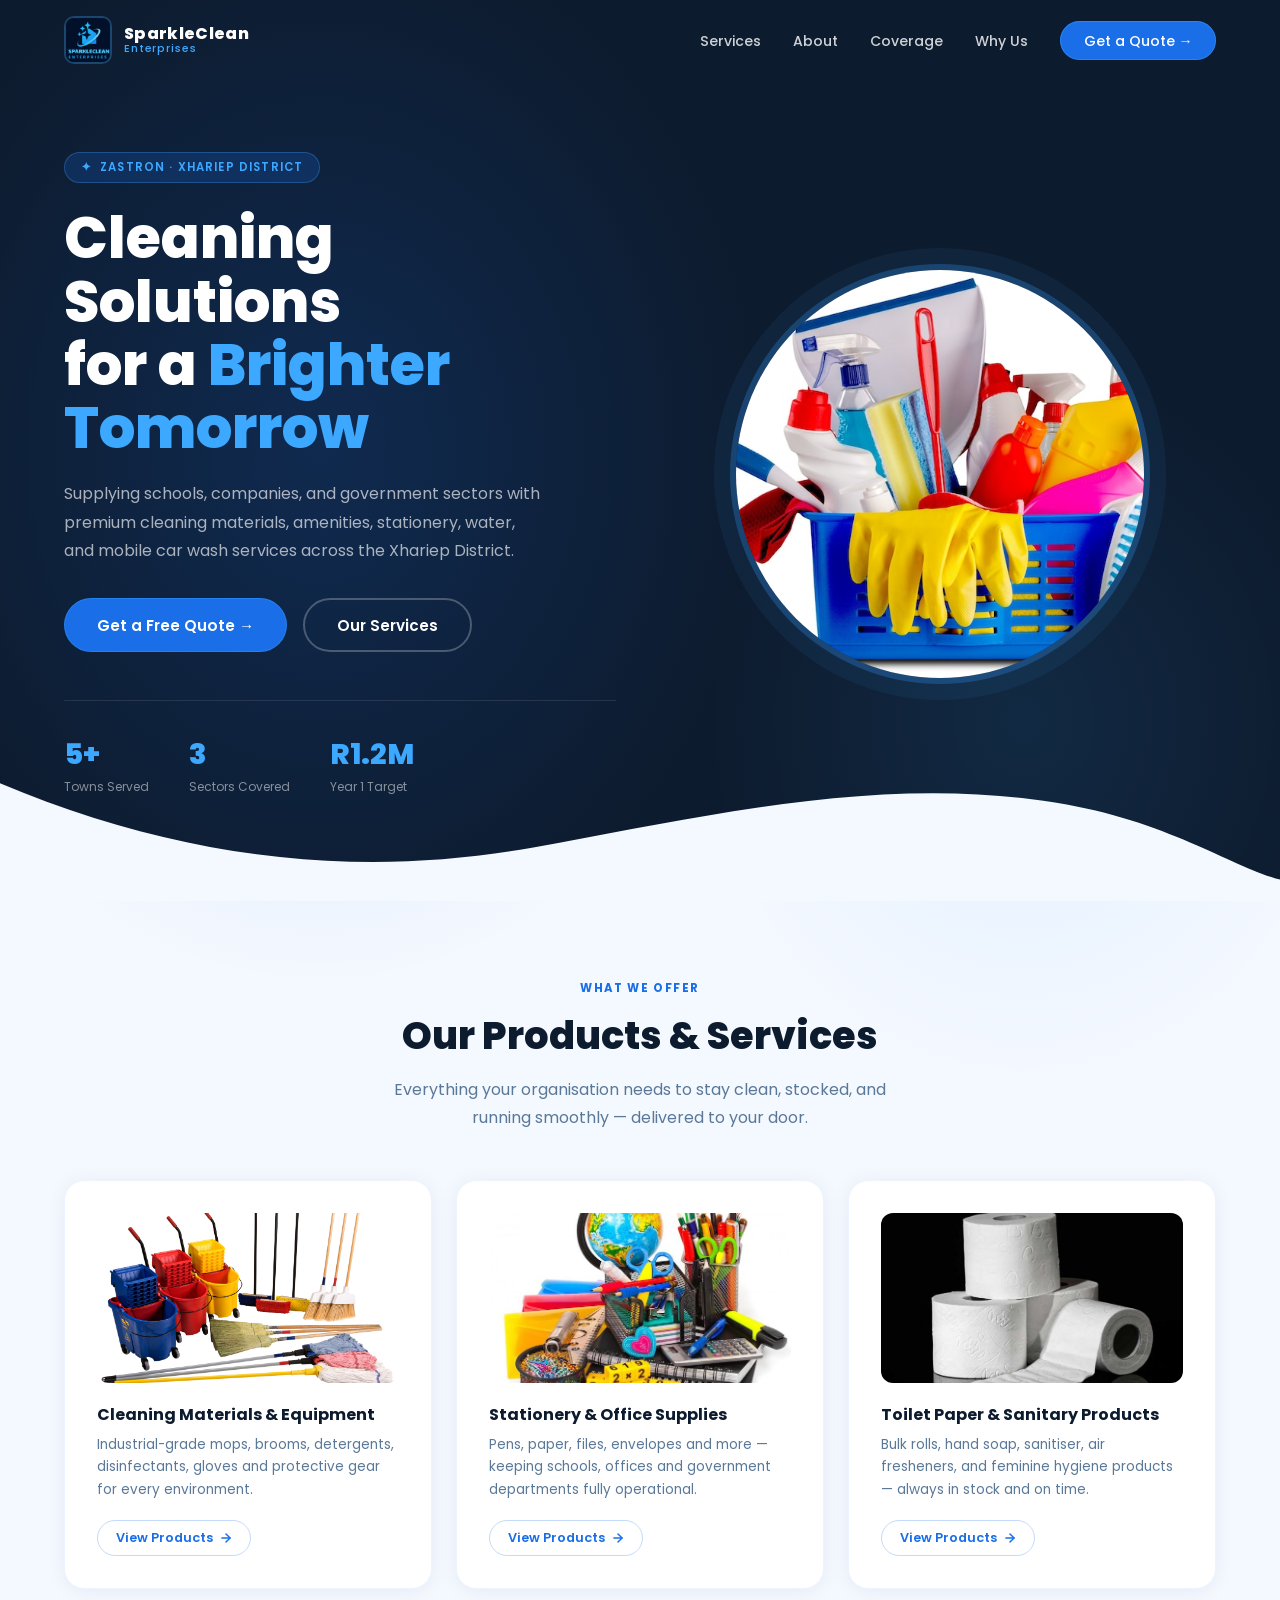
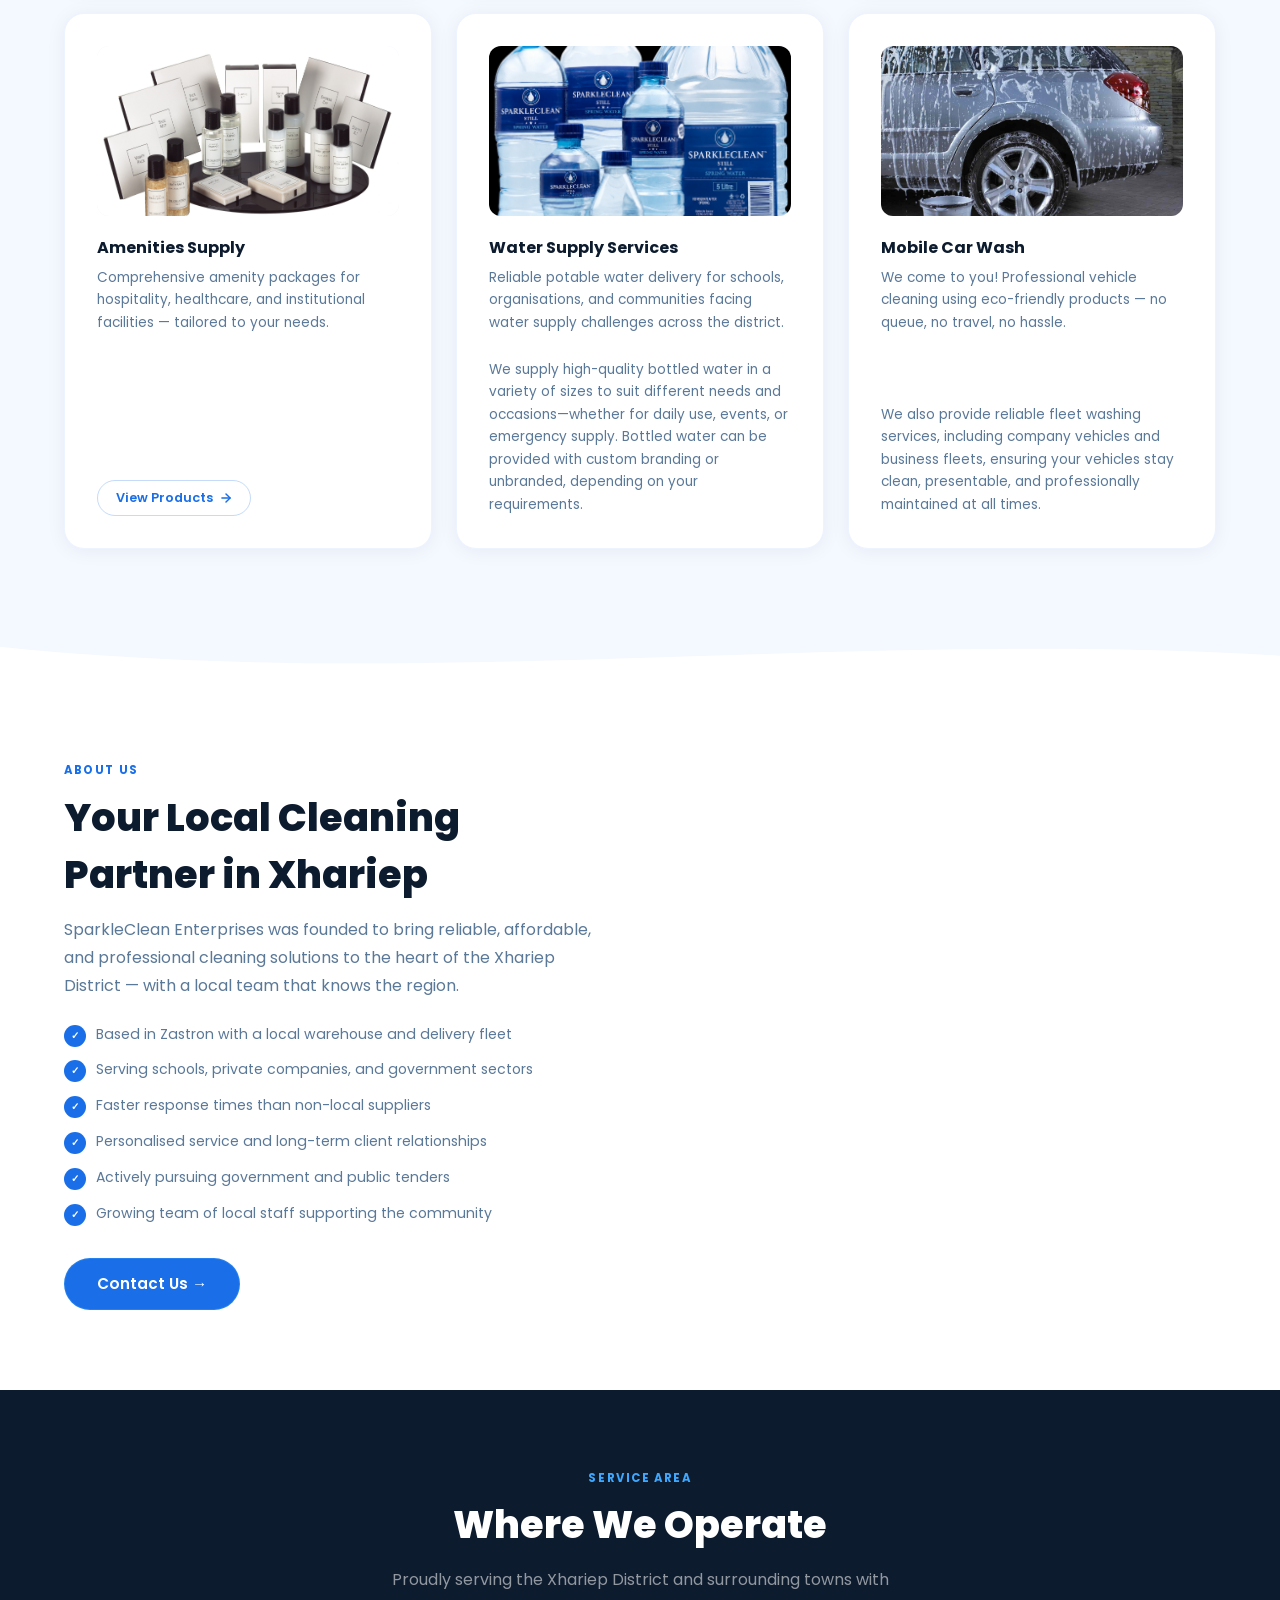
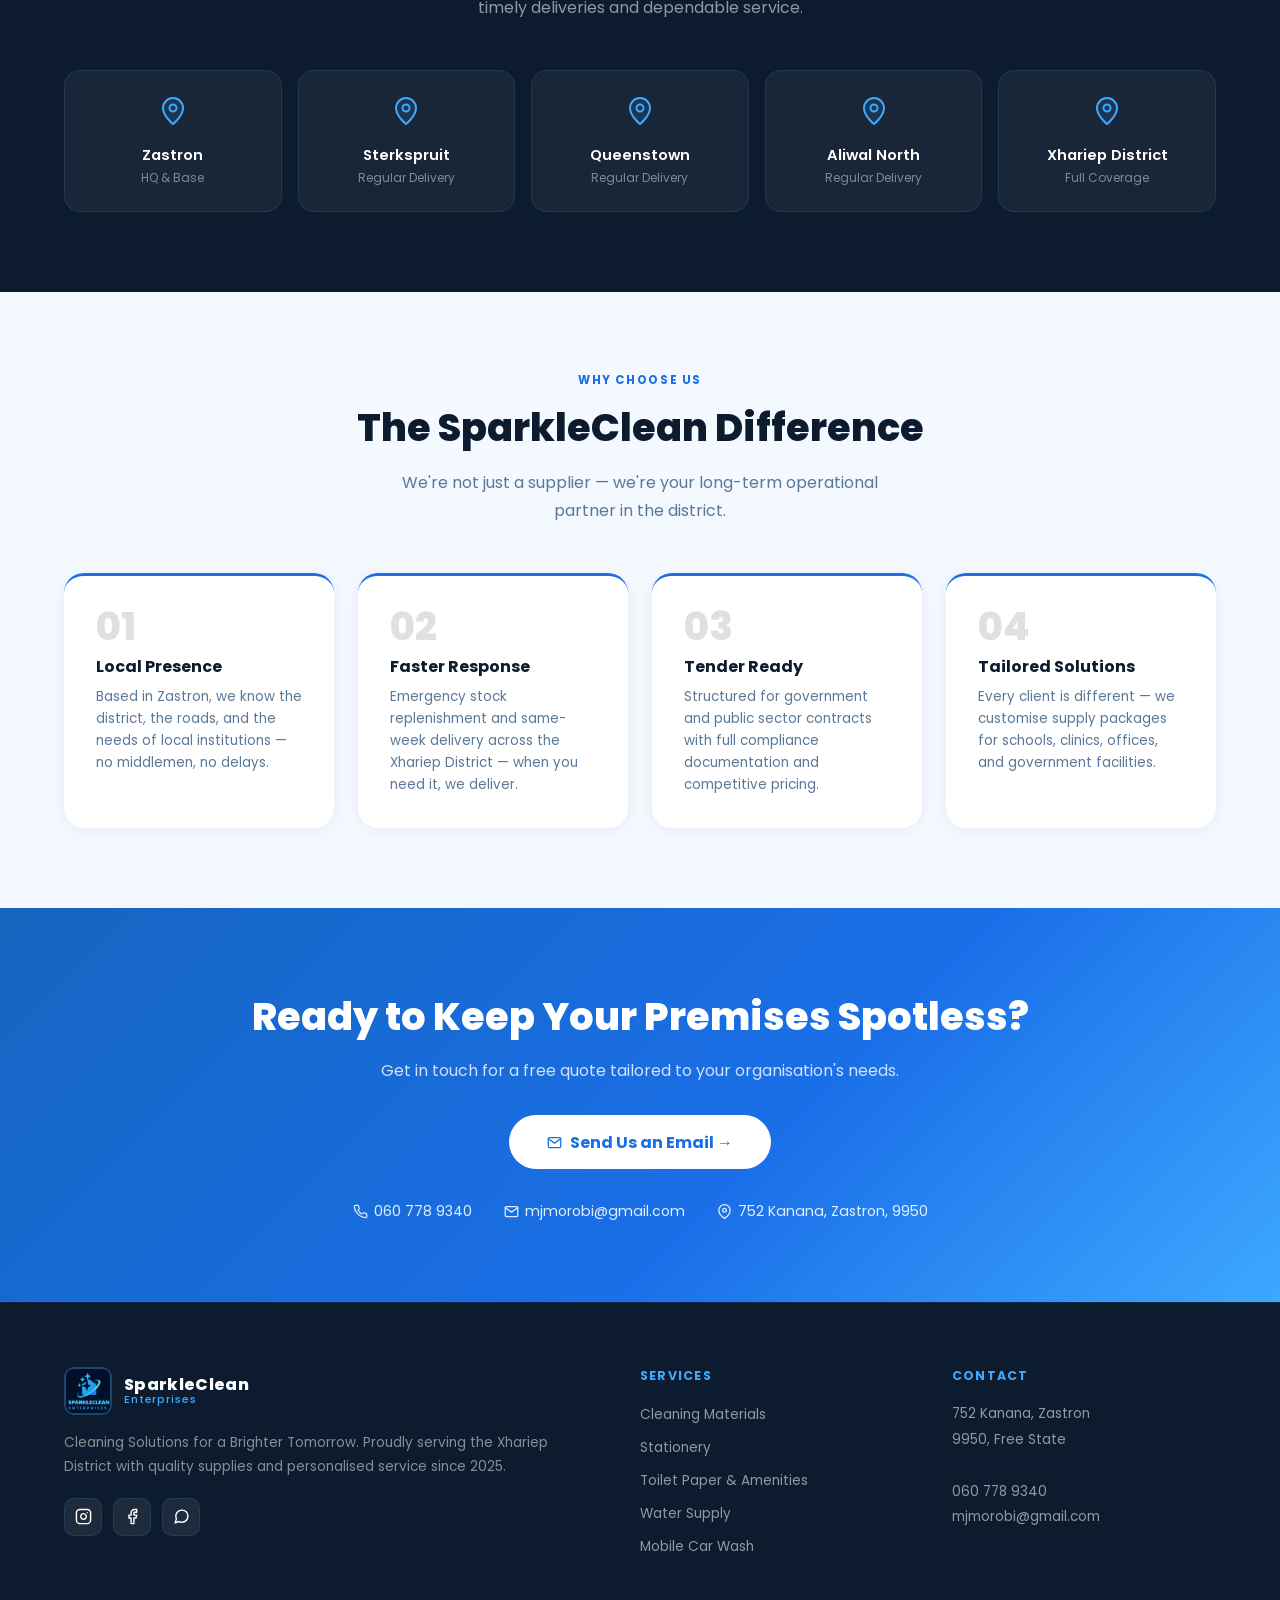
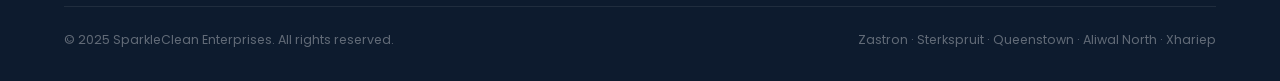
==== index.html @ 58e55f06 "init" ====
<!DOCTYPE html>
<html lang="en">
<head>
<meta charset="UTF-8"/>
<meta name="viewport" content="width=device-width, initial-scale=1.0"/>
<title>SparkleClean Enterprises – Cleaning Solutions for a Brighter Tomorrow</title>
<link href="https://fonts.googleapis.com/css2?family=Poppins:wght@300;400;500;600;700;800&display=swap" rel="stylesheet"/>
<style>
  *, *::before, *::after { box-sizing: border-box; margin: 0; padding: 0; }

  :root {
    --navy:    #0D1B2E;
    --blue:    #1565C0;
    --royal:   #1A6FE8;
    --electric:#3DA8FF;
    --white:   #FFFFFF;
    --offwhite:#F4F8FF;
    --muted:   #5a7898;
  }

  html { scroll-behavior: smooth; }
  body { font-family: 'Poppins', sans-serif; color: var(--navy); background: var(--white); overflow-x: hidden; }

  /* ── NAV ── */
  nav {
    position: fixed; top: 0; left: 0; right: 0; z-index: 100;
    padding: 1rem 5%;
    display: flex; align-items: center; justify-content: space-between;
    transition: background 0.4s, box-shadow 0.4s;
  }
  nav.scrolled { background: var(--navy); box-shadow: 0 2px 24px rgba(0,0,0,0.3); }

  .logo { display: flex; align-items: center; gap: 12px; text-decoration: none; }
  .logo-img {
    width: 48px; height: 48px; border-radius: 10px; object-fit: contain;
    background: var(--navy);
    border: 2px solid rgba(61,168,255,0.3);
  }
  .logo-text { font-size: 1rem; font-weight: 800; color: var(--white); line-height: 1.15; letter-spacing: 0.02em; }
  .logo-text span { display: block; font-size: 0.68rem; font-weight: 500; color: var(--electric); letter-spacing: 0.08em; }

  .nav-links { display: flex; align-items: center; gap: 2rem; list-style: none; }
  .nav-links a { text-decoration: none; font-size: 0.88rem; font-weight: 500; color: rgba(255,255,255,0.8); transition: color 0.2s; }
  .nav-links a:hover { color: var(--electric); }
  .nav-cta {
    background: var(--royal); color: var(--white) !important;
    padding: 0.55rem 1.4rem; border-radius: 50px;
    transition: transform 0.2s, background 0.2s !important;
    border: 1px solid rgba(61,168,255,0.4);
  }
  .nav-cta:hover { transform: translateY(-2px); background: #1457b8 !important; }

  .hamburger { display: none; flex-direction: column; gap: 5px; cursor: pointer; }
  .hamburger span { width: 24px; height: 2px; background: var(--white); border-radius: 2px; }

  /* ── HERO ── */
  .hero {
    min-height: 100vh;
    background: var(--navy);
    display: grid; grid-template-columns: 1fr 1fr; align-items: center;
    padding: 7rem 5% 4rem;
    position: relative; overflow: visible;
    gap: 3rem;
  }
  .hero::before {
    content: '';
    position: absolute; top: -10%; left: -10%;
    width: 70%; height: 120%;
    background: radial-gradient(ellipse at center, rgba(26,111,232,0.18) 0%, transparent 70%);
    pointer-events: none;
  }
  .hero::after {
    content: '';
    position: absolute; bottom: -20%; right: -5%;
    width: 50%; height: 80%;
    background: radial-gradient(ellipse at center, rgba(61,168,255,0.1) 0%, transparent 70%);
    pointer-events: none;
  }

  .hero-content { position: relative; z-index: 2; }
  .hero-eyebrow {
    display: inline-flex; align-items: center; gap: 8px;
    background: rgba(26,111,232,0.2); border: 1px solid rgba(61,168,255,0.3);
    color: var(--electric); font-size: 0.72rem; font-weight: 600;
    padding: 0.4rem 1rem; border-radius: 50px; margin-bottom: 1.5rem;
    letter-spacing: 0.1em; text-transform: uppercase;
  }
  .hero-eyebrow::before { content: '✦'; }

  h1 { font-size: clamp(2.2rem, 4.5vw, 3.6rem); font-weight: 800; color: var(--white); line-height: 1.1; margin-bottom: 1.2rem; }
  h1 em { font-style: normal; color: var(--electric); }

  .hero-sub { font-size: 1rem; color: rgba(255,255,255,0.65); line-height: 1.8; margin-bottom: 2rem; max-width: 480px; }

  .hero-btns { display: flex; gap: 1rem; flex-wrap: wrap; }
  .btn-primary {
    display: inline-flex; align-items: center; gap: 8px;
    background: var(--royal); color: var(--white);
    padding: 0.85rem 2rem; border-radius: 50px;
    font-weight: 600; font-size: 0.95rem; text-decoration: none;
    transition: transform 0.2s, background 0.2s, border-color 0.2s;
    border: 1px solid rgba(61,168,255,0.3);
  }
  .btn-primary:hover { transform: translateY(-3px); background: #1457b8; }
  .btn-secondary {
    display: inline-flex; align-items: center; gap: 8px;
    border: 2px solid rgba(255,255,255,0.25); color: var(--white);
    padding: 0.85rem 2rem; border-radius: 50px;
    font-weight: 600; font-size: 0.95rem; text-decoration: none;
    transition: border-color 0.2s, background 0.2s, transform 0.2s;
  }
  .btn-secondary:hover { border-color: var(--electric); background: rgba(61,168,255,0.08); transform: translateY(-2px); }
  .btn-secondary:hover { border-color: var(--electric); background: rgba(61,168,255,0.08); }

  .hero-stats {
    display: flex; gap: 2.5rem; margin-top: 3rem;
    padding-top: 2rem; border-top: 1px solid rgba(255,255,255,0.1);
  }
  .stat-num { font-size: 1.8rem; font-weight: 800; color: var(--electric); }
  .stat-label { font-size: 0.75rem; color: rgba(255,255,255,0.5); margin-top: 2px; }

  .hero-image-slot {
    position: relative; z-index: 2;
    border-radius: 24px; overflow: hidden;
    aspect-ratio: 4/5;
    background: rgba(26,111,232,0.1);
    border: none;
    display: flex; flex-direction: column; align-items: center; justify-content: center;
    gap: 1rem;
    animation: float 5s ease-in-out infinite;
  }
  @keyframes float { 0%,100%{transform:translateY(0)} 50%{transform:translateY(-10px)} }
  .hero-image-slot {
  position: relative; z-index: 2;
  width: 420px; height: 420px;
  border-radius: 50%;
  overflow: hidden;
  border: 6px solid rgba(61,168,255,0.25);
  box-shadow: 0 0 0 16px rgba(61,168,255,0.07);
  justify-self: center;
  align-self: center;
}
.hero-image-slot img {
  width: 100%; height: 100%; object-fit: cover; display: block;
}
  .placeholder-label {
    text-align: center; color: rgba(61,168,255,0.7);
    font-size: 0.78rem; font-weight: 600; letter-spacing: 0.08em; text-transform: uppercase;
  }
  .placeholder-icon { opacity: 0.4; }

  .wave { display: block; width: 100%; line-height: 0;}
.hero-wave {
  position: absolute;
  bottom: -1px;
  left: 0;
  width: 100%;
  height: 150px;
  z-index: 3;

}

  section { padding: 5rem 5%; }
  .section-eyebrow { font-size: 0.72rem; font-weight: 700; letter-spacing: 0.14em; text-transform: uppercase; color: var(--royal); margin-bottom: 0.6rem; }
  h2 { font-size: clamp(1.8rem, 3vw, 2.5rem); font-weight: 800; color: var(--navy); margin-bottom: 0.8rem; }
  .section-lead { font-size: 1rem; color: var(--muted); line-height: 1.75; max-width: 540px; }
  .center { text-align: center; }
  .center .section-lead { margin-inline: auto; }

  /* ── SERVICES ── */
  #services { background: var(--offwhite); }
  .services-grid { display: grid; grid-template-columns: repeat(auto-fit, minmax(280px, 1fr)); gap: 1.5rem; margin-top: 3rem; }
  .service-card {
    background: var(--white); border-radius: 20px; padding: 2rem;
    box-shadow: 0 2px 20px rgba(13,27,46,0.06);
    transition: transform 0.3s, box-shadow 0.3s;
    opacity: 0; transform: translateY(30px);
    border: 1px solid rgba(26,111,232,0.08);
    display: flex; flex-direction: column;
  }
  .service-card.visible { animation: fadeUp 0.55s forwards; }
  @keyframes fadeUp { to { opacity:1; transform:translateY(0); } }
  .service-card:hover { transform: translateY(-6px); box-shadow: 0 12px 36px rgba(26,111,232,0.12); }

  .svc-img {
    width: 100%; aspect-ratio: 16/9; border-radius: 12px; overflow: hidden;
    background: rgba(26,111,232,0.07);
    border: none;
    display: flex; flex-direction: column; align-items: center; justify-content: center;
    margin-bottom: 1.2rem; gap: 0.5rem;
  }
  .svc-img img { width: 100%; height: 100%; object-fit: cover; display: block; }
  .svc-img img[src=""] , .svc-img img:not([src]) { display: none; }
  .svc-img-label { font-size: 0.7rem; color: rgba(26,111,232,0.5); font-weight: 600; letter-spacing: 0.08em; text-transform: uppercase; }

  .svc-icon {
    width: 48px; height: 48px; border-radius: 12px;
    background: linear-gradient(135deg, rgba(26,111,232,0.12), rgba(61,168,255,0.18));
    display: flex; align-items: center; justify-content: center;
    margin-bottom: 0.8rem;
  }
  .svc-icon svg { width: 24px; height: 24px; }
  .service-card h3 { font-size: 1rem; font-weight: 700; color: var(--navy); margin-bottom: 0.4rem; }
  .service-card p { font-size: 0.85rem; color: var(--muted); line-height: 1.65; }

  /* ── READ MORE BUTTON ── */
  .svc-card-body { flex: 1; display: flex; flex-direction: column; }
  .svc-card-body p { flex: 1; }
  .read-more-btn {
    display: inline-flex; align-items: center; gap: 6px;
    margin-top: 1.2rem;
    background: none;
    border: 1.5px solid rgba(26,111,232,0.25);
    color: var(--royal);
    font-family: 'Poppins', sans-serif;
    font-size: 0.8rem; font-weight: 600;
    padding: 0.5rem 1.1rem; border-radius: 50px;
    cursor: pointer;
    transition: background 0.2s, border-color 0.2s, color 0.2s, transform 0.2s;
    align-self: flex-start;
  }
  .read-more-btn:hover {
    background: var(--royal); color: var(--white);
    border-color: var(--royal); transform: translateY(-1px);
  }
  .read-more-btn svg { transition: transform 0.2s; }
  .read-more-btn:hover svg { transform: translateX(3px); }

  /* ── MODAL OVERLAY ── */
  .modal-overlay {
    position: fixed; inset: 0; z-index: 200;
    background: rgba(13,27,46,0.72);
    backdrop-filter: blur(6px);
    display: flex; align-items: center; justify-content: center;
    padding: 1.5rem;
    opacity: 0; pointer-events: none;
    transition: opacity 0.25s ease;
  }
  .modal-overlay.open { opacity: 1; pointer-events: all; }

  .modal {
    background: var(--white);
    border-radius: 24px;
    padding: 2.5rem;
    max-width: 640px; width: 100%;
    max-height: 85vh;
    overflow-y: auto;
    position: relative;
    transform: translateY(24px) scale(0.97);
    transition: transform 0.28s cubic-bezier(0.34,1.56,0.64,1);
    box-shadow: 0 32px 80px rgba(13,27,46,0.25);
  }
  .modal-overlay.open .modal { transform: translateY(0) scale(1); }

  .modal-header {
    display: flex; align-items: flex-start; justify-content: space-between;
    gap: 1rem; margin-bottom: 1.5rem;
    padding-bottom: 1.2rem;
    border-bottom: 1px solid rgba(26,111,232,0.1);
  }
  .modal-header-left { display: flex; flex-direction: column; gap: 4px; }
  .modal-eyebrow {
    font-size: 0.68rem; font-weight: 700; letter-spacing: 0.12em;
    text-transform: uppercase; color: var(--royal);
  }
  .modal-title { font-size: 1.25rem; font-weight: 800; color: var(--navy); }

  .modal-close {
    background: rgba(26,111,232,0.07); border: none; cursor: pointer;
    width: 36px; height: 36px; border-radius: 10px;
    display: flex; align-items: center; justify-content: center;
    color: var(--muted); flex-shrink: 0;
    transition: background 0.2s, color 0.2s;
  }
  .modal-close:hover { background: var(--royal); color: var(--white); }

  .modal-desc {
    font-size: 0.875rem; color: var(--muted); line-height: 1.7;
    margin-bottom: 1.5rem;
  }

  /* Product list grid */
  .product-list-label {
    font-size: 0.7rem; font-weight: 700; letter-spacing: 0.12em;
    text-transform: uppercase; color: var(--royal);
    margin-bottom: 0.75rem;
  }
  .product-grid {
    display: grid;
    grid-template-columns: 1fr 1fr;
    gap: 0.45rem 1rem;
    margin-bottom: 1.8rem;
  }
  .product-item {
    display: flex; align-items: flex-start; gap: 8px;
    font-size: 0.8rem; color: var(--navy); line-height: 1.45;
    padding: 0.55rem 0.75rem;
    background: var(--offwhite);
    border-radius: 8px;
    border: 1px solid rgba(26,111,232,0.07);
    transition: border-color 0.15s, background 0.15s;
  }
  .product-item:hover { border-color: rgba(26,111,232,0.22); background: rgba(26,111,232,0.04); }
 .product-dot {
  min-width: 22px; height: 22px; border-radius: 50%;
  background: var(--royal); color: #fff;
  font-size: 0.65rem; font-weight: 800;
  display: flex; align-items: center; justify-content: center;
  margin-top: 1px; flex-shrink: 0;
}

  .modal-cta {
    display: flex; align-items: center; gap: 1rem; flex-wrap: wrap;
    padding-top: 1.2rem;
    border-top: 1px solid rgba(26,111,232,0.08);
  }
  .modal-cta p { font-size: 0.82rem; color: var(--muted); flex: 1; min-width: 180px; }
  .modal-cta a {
    display: inline-flex; align-items: center; gap: 6px;
    background: var(--royal); color: var(--white);
    padding: 0.6rem 1.4rem; border-radius: 50px;
    font-size: 0.82rem; font-weight: 600; text-decoration: none;
    transition: transform 0.2s, background 0.2s;
    white-space: nowrap;
  }
  .modal-cta a:hover { transform: translateY(-2px); background: #1457b8; }

  /* Scrollbar for modal */
  .modal::-webkit-scrollbar { width: 5px; }
  .modal::-webkit-scrollbar-track { background: transparent; }
  .modal::-webkit-scrollbar-thumb { background: rgba(26,111,232,0.2); border-radius: 3px; }

  /* ── ABOUT ── */
  #about { background: var(--white); }
  .about-grid { display: grid; grid-template-columns: 1fr 1fr; gap: 5rem; align-items: center; }

  .about-img-slot {
    position: relative;
    border-radius: 24px; overflow: visible;
  }
  .about-img-box {
    border-radius: 24px; overflow: hidden;
    background: rgba(26,111,232,0.07);
    border: none;
    aspect-ratio: 4/5;
    display: flex; flex-direction: column; align-items: center; justify-content: center;
    gap: 1rem;
  }
  .about-img-box img { width: 100%; height: 100%; object-fit: cover; display: block; }
  .about-badge {
    position: absolute; bottom: -1.5rem; right: -1.5rem;
    background: var(--royal); color: var(--white);
    border-radius: 16px; padding: 1.2rem 1.5rem;
    box-shadow: 0 8px 28px rgba(26,111,232,0.4); text-align: center;
  }
  .about-badge strong { display: block; font-size: 1.8rem; font-weight: 800; }
  .about-badge span { font-size: 0.75rem; opacity: 0.85; }
  .about-list { list-style: none; margin-top: 1.5rem; display: flex; flex-direction: column; gap: 0.8rem; }
  .about-list li { display: flex; align-items: flex-start; gap: 10px; font-size: 0.88rem; color: var(--muted); }
  .check {
    min-width: 22px; height: 22px; border-radius: 50%;
    background: var(--royal); color: var(--white);
    font-size: 0.65rem; font-weight: 800;
    display: flex; align-items: center; justify-content: center;
    margin-top: 1px; flex-shrink: 0;
  }

  /* ── COVERAGE ── */
  #coverage { background: var(--navy); }
  #coverage h2 { color: var(--white); }
  #coverage .section-eyebrow { color: var(--electric); }
  #coverage .section-lead { color: rgba(255,255,255,0.55); }
  .coverage-grid { display: grid; grid-template-columns: repeat(auto-fit, minmax(175px, 1fr)); gap: 1rem; margin-top: 3rem; }
  .coverage-card {
    background: rgba(255,255,255,0.05); border: 1px solid rgba(61,168,255,0.15);
    border-radius: 16px; padding: 1.5rem; text-align: center;
    transition: background 0.3s, transform 0.3s;
    opacity: 0; transform: translateY(20px);
  }
  .coverage-card.visible { animation: fadeUp 0.5s forwards; }
  .coverage-card:hover { background: rgba(26,111,232,0.15); transform: translateY(-4px); }
  .coverage-card svg { width: 32px; height: 32px; margin-bottom: 0.7rem; }
  .coverage-card h4 { color: var(--white); font-size: 0.92rem; font-weight: 600; }
  .coverage-card p { color: rgba(255,255,255,0.45); font-size: 0.75rem; margin-top: 3px; }

  /* ── WHY US ── */
  #why { background: var(--offwhite); }
  .why-grid { display: grid; grid-template-columns: repeat(auto-fit, minmax(230px, 1fr)); gap: 1.5rem; margin-top: 3rem; }
  .why-card {
    background: var(--white); border-radius: 20px; padding: 2rem;
    box-shadow: 0 2px 16px rgba(13,27,46,0.06);
    transition: transform 0.3s;
    opacity: 0; transform: translateY(30px);
    border-top: 3px solid var(--royal);
  }
  .why-card.visible { animation: fadeUp 0.5s forwards; }
  .why-card:hover { transform: translateY(-4px); }
  .why-num { font-size: 2.4rem; font-weight: 800; color: rgba(0, 0, 0, 0.12); line-height: 1; margin-bottom: 0.5rem; }
  .why-card h3 { font-size: 1rem; font-weight: 700; color: var(--navy); margin-bottom: 0.4rem; }
  .why-card p { font-size: 0.84rem; color: var(--muted); line-height: 1.65; }

  /* ── CTA BAND ── */
  .cta-band {
    background: linear-gradient(135deg, var(--blue) 0%, var(--royal) 60%, var(--electric) 100%);
    padding: 5rem 5%; text-align: center;
  }
  .cta-band h2 { color: var(--white); margin-bottom: 0.8rem; }
  .cta-band p { color: rgba(255,255,255,0.8); font-size: 1rem; margin-bottom: 2rem; }
  .btn-white {
    display: inline-flex; align-items: center; gap: 8px;
    background: var(--white); color: var(--royal);
    padding: 0.9rem 2.4rem; border-radius: 50px;
    font-weight: 700; font-size: 1rem; text-decoration: none;
    transition: transform 0.2s, background 0.2s;
  }
  .btn-white:hover { transform: translateY(-3px); background: #f3f7ff; }
  .cta-contacts { display: flex; justify-content: center; gap: 2rem; flex-wrap: wrap; margin-top: 2rem; }
  .cta-contact { color: rgba(255,255,255,0.88); font-size: 0.88rem; display: flex; align-items: center; gap: 6px; }

  /* ── FOOTER ── */
  footer { background: var(--navy); color: var(--white); padding: 4rem 5% 2rem; border-top: 1px solid rgba(61,168,255,0.1); }
  .footer-grid { display: grid; grid-template-columns: 2fr 1fr 1fr; gap: 3rem; margin-bottom: 3rem; }
  .footer-brand p { color: rgba(255,255,255,0.5); font-size: 0.85rem; line-height: 1.75; margin-top: 1rem; }
  .footer-col h4 { font-size: 0.78rem; font-weight: 700; color: var(--electric); margin-bottom: 1rem; letter-spacing: 0.1em; text-transform: uppercase; }
  .footer-col ul { list-style: none; display: flex; flex-direction: column; gap: 0.5rem; }
  .footer-col ul li a { color: rgba(255,255,255,0.55); text-decoration: none; font-size: 0.85rem; transition: color 0.2s; }
  .footer-col ul li a:hover { color: var(--electric); }
  .footer-col address { font-style: normal; color: rgba(255,255,255,0.55); font-size: 0.85rem; line-height: 1.9; }
  .footer-col address a { color: rgba(255,255,255,0.55); text-decoration: none; }
  .footer-col address a:hover { color: var(--electric); }
  .socials { display: flex; gap: 0.7rem; margin-top: 1.2rem; }
  .social-link {
    width: 38px; height: 38px; border-radius: 10px;
    background: rgba(255,255,255,0.07); border: 1px solid rgba(61,168,255,0.15);
    display: flex; align-items: center; justify-content: center;
    transition: background 0.2s, transform 0.2s; text-decoration: none;
  }
  .social-link:hover { background: var(--royal); transform: translateY(-3px); }
  .social-link svg { width: 17px; height: 17px; }
  .footer-bottom { border-top: 1px solid rgba(255,255,255,0.08); padding-top: 1.5rem; display: flex; justify-content: space-between; align-items: center; flex-wrap: wrap; gap: 1rem; }
  .footer-bottom p { color: rgba(255,255,255,0.35); font-size: 0.78rem; }

  .fade-up { opacity: 0; transform: translateY(40px); transition: opacity 0.7s ease, transform 0.7s ease; }
  .fade-up.visible { opacity: 1; transform: translateY(0); }

  .ph-icon { color: rgba(26,111,232,0.3); }

  /* ── MOBILE ── */
  @media (max-width: 900px) {
    .hero { grid-template-columns: 1fr; padding-top: 6rem; }
    .hero-image-slot {
  width: 260px; height: 260px;
  justify-self: center;
}
    .about-grid { grid-template-columns: 1fr; gap: 4rem; }
    .about-badge { bottom: 1rem; right: 1rem; }
    .footer-grid { grid-template-columns: 1fr 1fr; }
    .nav-links { display: none; flex-direction: column; position: fixed; top: 68px; left: 0; right: 0; background: var(--navy); padding: 2rem; gap: 1.5rem; box-shadow: 0 10px 30px rgba(0,0,0,0.3); border-top: 1px solid rgba(61,168,255,0.15); }
    .nav-links.open { display: flex; }
    .hamburger { display: flex; }
    .product-grid { grid-template-columns: 1fr; }
    .modal { padding: 1.8rem; }
  }
  @media (max-width: 600px) {
    .footer-grid { grid-template-columns: 1fr; }
    .hero-stats { gap: 1.5rem; }
    .cta-contacts { flex-direction: column; align-items: center; gap: 0.8rem; }
  }
</style>
</head>
<body>

<!-- ═══════════════ MODAL OVERLAY ═══════════════ -->
<div class="modal-overlay" id="modalOverlay" role="dialog" aria-modal="true" aria-labelledby="modalTitle">
  <div class="modal" id="modal">
    <div class="modal-header">
      <div class="modal-header-left">
        <p class="modal-eyebrow" id="modalEyebrow">Service Details</p>
        <h3 class="modal-title" id="modalTitle">Loading…</h3>
      </div>
      <button class="modal-close" id="modalClose" aria-label="Close">
        <svg width="16" height="16" viewBox="0 0 24 24" fill="none" stroke="currentColor" stroke-width="2.5" stroke-linecap="round"><line x1="18" y1="6" x2="6" y2="18"/><line x1="6" y1="6" x2="18" y2="18"/></svg>
      </button>
    </div>
    <p class="modal-desc" id="modalDesc"></p>
    <p class="product-list-label" id="modalProductLabel">Products Available</p>
    <div class="product-grid" id="modalProductGrid"></div>
    <div class="modal-cta">
      <p>Need a custom quote or bulk order? We'll match your requirements.</p>
      <a href="#contact" id="modalCtaLink">Get a Quote →</a>
    </div>
  </div>
</div>

<!-- ═══════════════ NAV ═══════════════ -->
<nav id="nav">
  <a href="#" class="logo">
    <img src="logo.png" alt="SparkleClean Enterprises Logo" class="logo-img" onerror="this.style.display='none'; this.nextElementSibling.style.display='flex';"/>
    <div style="display:none; width:48px; height:48px; border-radius:10px; background:rgba(61,168,255,0.15); border:2px solid rgba(61,168,255,0.3); align-items:center; justify-content:center;">
      <svg width="24" height="24" viewBox="0 0 24 24" fill="none" stroke="#3DA8FF" stroke-width="2" stroke-linecap="round" stroke-linejoin="round"><path d="M3 3l7.07 16.97 2.51-7.39 7.39-2.51L3 3z"/><path d="M13 13l6 6"/></svg>
    </div>
    <div class="logo-text">SparkleClean<span>Enterprises</span></div>
  </a>
  <ul class="nav-links" id="navLinks">
    <li><a href="#services">Services</a></li>
    <li><a href="#about">About</a></li>
    <li><a href="#coverage">Coverage</a></li>
    <li><a href="#why">Why Us</a></li>
    <li><a href="#contact" class="nav-cta">Get a Quote →</a></li>
  </ul>
  <div class="hamburger" id="hamburger"><span></span><span></span><span></span></div>
</nav>


<!-- ═══════════════ HERO ═══════════════ -->
<section class="hero" id="home">
  <div class="hero-content">
    <div class="hero-eyebrow">Zastron · Xhariep District</div>
    <h1>Cleaning Solutions<br>for a <em>Brighter Tomorrow</em></h1>
    <p class="hero-sub">Supplying schools, companies, and government sectors with premium cleaning materials, amenities, stationery, water, and mobile car wash services across the Xhariep District.</p>
    <div class="hero-btns">
      <a href="#contact" class="btn-primary">Get a Free Quote →</a>
      <a href="#services" class="btn-secondary">Our Services</a>
    </div>
    <div class="hero-stats">
      <div><div class="stat-num">5+</div><div class="stat-label">Towns Served</div></div>
      <div><div class="stat-num">3</div><div class="stat-label">Sectors Covered</div></div>
      <div><div class="stat-num">R1.2M</div><div class="stat-label">Year 1 Target</div></div>
    </div>
  </div>
<div class="hero-image-slot">
  <img src="hero.jpg" alt="SparkleClean team at work" />
</div>


<!-- WAVE INSIDE HERO -->
<svg class="hero-wave" viewBox="0 0 1440 140" preserveAspectRatio="none" xmlns="http://www.w3.org/2000/svg">
  <path 
    d="M0,30 C200,100 400,120 600,90 C800,60 1000,20 1200,50 C1320,68 1390,110 1440,120 L1440,140 L0,140 Z" 
    fill="#F4F8FF"/>
</svg>

</section>


<!-- ═══════════════ SERVICES ═══════════════ -->
<section id="services">
  <div class="center fade-up">
    <p class="section-eyebrow">What We Offer</p>
    <h2>Our Products & Services</h2>
    <p class="section-lead">Everything your organisation needs to stay clean, stocked, and running smoothly — delivered to your door.</p>
  </div>

  <div class="services-grid">

    <!-- SERVICE 1 – Cleaning Materials & Equipment -->
    <div class="service-card" data-modal="cleaning">
      <div class="svc-img">
        <img src="cleaning_material.jpeg" alt="Cleaning materials and equipment"/>
      </div>
      <div class="svc-card-body">
        <h3>Cleaning Materials & Equipment</h3>
        <p>Industrial-grade mops, brooms, detergents, disinfectants, gloves and protective gear for every environment.</p>
        <button class="read-more-btn" onclick="openModal('cleaning')">
          View Products
          <svg width="14" height="14" viewBox="0 0 24 24" fill="none" stroke="currentColor" stroke-width="2.5" stroke-linecap="round" stroke-linejoin="round"><line x1="5" y1="12" x2="19" y2="12"/><polyline points="12 5 19 12 12 19"/></svg>
        </button>
      </div>
    </div>

    <!-- SERVICE 2 – Stationery -->
    <div class="service-card" data-modal="stationery">
      <div class="svc-img">
        <img src="stationary.jpg" alt="Stationery and office supplies"/>
      </div>
      <div class="svc-card-body">
        <h3>Stationery & Office Supplies</h3>
        <p>Pens, paper, files, envelopes and more — keeping schools, offices and government departments fully operational.</p>
        <button class="read-more-btn" onclick="openModal('stationery')">
          View Products
          <svg width="14" height="14" viewBox="0 0 24 24" fill="none" stroke="currentColor" stroke-width="2.5" stroke-linecap="round" stroke-linejoin="round"><line x1="5" y1="12" x2="19" y2="12"/><polyline points="12 5 19 12 12 19"/></svg>
        </button>
      </div>
    </div>

    <!-- SERVICE 3 – Toilet Paper & Sanitary -->
    <div class="service-card" data-modal="sanitary">
      <div class="svc-img">
        <img src="toilet_paper.jpg" alt="Toilet paper and sanitary products"/>
      </div>
      <div class="svc-card-body">
        <h3>Toilet Paper & Sanitary Products</h3>
        <p>Bulk rolls, hand soap, sanitiser, air fresheners, and feminine hygiene products — always in stock and on time.</p>
        <button class="read-more-btn" onclick="openModal('sanitary')">
          View Products
          <svg width="14" height="14" viewBox="0 0 24 24" fill="none" stroke="currentColor" stroke-width="2.5" stroke-linecap="round" stroke-linejoin="round"><line x1="5" y1="12" x2="19" y2="12"/><polyline points="12 5 19 12 12 19"/></svg>
        </button>
      </div>
    </div>

    <!-- SERVICE 4 – Amenities -->
    <div class="service-card" data-modal="amenities">
      <div class="svc-img">
        <img src="amenities.jpg" alt="Amenities supply"/>
      </div>
      <div class="svc-card-body">
        <h3>Amenities Supply</h3>
        <p>Comprehensive amenity packages for hospitality, healthcare, and institutional facilities — tailored to your needs.</p>
        <button class="read-more-btn" onclick="openModal('amenities')">
          View Products
          <svg width="14" height="14" viewBox="0 0 24 24" fill="none" stroke="currentColor" stroke-width="2.5" stroke-linecap="round" stroke-linejoin="round"><line x1="5" y1="12" x2="19" y2="12"/><polyline points="12 5 19 12 12 19"/></svg>
        </button>
      </div>
    </div>

    <!-- SERVICE 5 – Water Supply -->
    <div class="service-card">
      <div class="svc-img">
        <img src="water.png" alt="Water supply services"/>
      </div>
      <div class="svc-card-body">
        <h3>Water Supply Services</h3>
        <p>Reliable potable water delivery for schools, organisations, and communities facing water supply challenges across the district.</p>
        <br>
        <p>We supply high-quality bottled water in a variety of sizes to suit different needs and occasions—whether for daily use, events, or emergency supply. Bottled water can be provided with custom branding or unbranded, depending on your requirements.</p>
      </div>
    </div>

    <!-- SERVICE 6 – Mobile Car Wash -->
    <div class="service-card">
      <div class="svc-img">
        <img src="car_wash.jpg" alt="Mobile car wash"/>
      </div>
      <div class="svc-card-body">
        <h3>Mobile Car Wash</h3>
        <p>We come to you! Professional vehicle cleaning using eco-friendly products — no queue, no travel, no hassle.</p>
        <br>
        <p>We also provide reliable fleet washing services, including company vehicles and business fleets, ensuring your vehicles stay clean, presentable, and professionally maintained at all times.</p>
    </div>
    </div>

  </div>
</section>


<!-- ═══════════════ WAVE ═══════════════ -->
<svg class="wave" viewBox="0 0 1440 60" preserveAspectRatio="none" xmlns="http://www.w3.org/2000/svg">
  <path d="M0,20 C480,70 960,0 1440,30 L1440,0 L0,0 Z" fill="#F4F8FF"/>
</svg>


<!-- ═══════════════ ABOUT ═══════════════ -->
<section id="about">
  <div class="about-grid">
    <!--<div class="about-img-slot fade-up">
      <div class="about-img-box">
        <img src="YOUR_ABOUT_IMAGE_HERE.jpg" alt="SparkleClean team"/>
        <svg class="ph-icon" width="56" height="56" viewBox="0 0 24 24" fill="none" stroke="currentColor" stroke-width="1.2" stroke-linecap="round" stroke-linejoin="round"><rect x="3" y="3" width="18" height="18" rx="2"/><circle cx="8.5" cy="8.5" r="1.5"/><polyline points="21 15 16 10 5 21"/></svg>
        <div class="placeholder-label" style="color:rgba(26,111,232,0.45);">About / Team Photo<br><span style="font-weight:400;opacity:0.7;">Recommended: 800×1000px</span></div>
      </div>
      <div class="about-badge">
        <strong>2025</strong>
        <span>Est. Zastron</span>
      </div>
    </div> -->
    <div class="fade-up">
      <p class="section-eyebrow">About Us</p>
      <h2>Your Local Cleaning Partner in Xhariep</h2>
      <p class="section-lead">SparkleClean Enterprises was founded to bring reliable, affordable, and professional cleaning solutions to the heart of the Xhariep District — with a local team that knows the region.</p>
      <ul class="about-list">
        <li><span class="check">✓</span>Based in Zastron with a local warehouse and delivery fleet</li>
        <li><span class="check">✓</span>Serving schools, private companies, and government sectors</li>
        <li><span class="check">✓</span>Faster response times than non-local suppliers</li>
        <li><span class="check">✓</span>Personalised service and long-term client relationships</li>
        <li><span class="check">✓</span>Actively pursuing government and public tenders</li>
        <li><span class="check">✓</span>Growing team of local staff supporting the community</li>
      </ul>
      <a href="#contact" class="btn-primary" style="margin-top:2rem; display:inline-flex;">Contact Us →</a>
    </div>
  </div>
</section>


<!-- ═══════════════ COVERAGE ═══════════════ -->
<section id="coverage">
  <div class="center fade-up">
    <p class="section-eyebrow">Service Area</p>
    <h2>Where We Operate</h2>
    <p class="section-lead">Proudly serving the Xhariep District and surrounding towns with timely deliveries and dependable service.</p>
  </div>
  <div class="coverage-grid">
    <div class="coverage-card">
      <svg viewBox="0 0 32 32" fill="none" stroke="#3DA8FF" stroke-width="2" stroke-linecap="round" xmlns="http://www.w3.org/2000/svg"><path d="M16 3C10.5 3 6 7.5 6 13c0 8 10 16 10 16s10-8 10-16c0-5.5-4.5-10-10-10z" fill="rgba(61,168,255,0.12)"/><circle cx="16" cy="13" r="3.5"/></svg>
      <h4>Zastron</h4><p>HQ & Base</p>
    </div>
    <div class="coverage-card">
      <svg viewBox="0 0 32 32" fill="none" stroke="#3DA8FF" stroke-width="2" stroke-linecap="round" xmlns="http://www.w3.org/2000/svg"><path d="M16 3C10.5 3 6 7.5 6 13c0 8 10 16 10 16s10-8 10-16c0-5.5-4.5-10-10-10z" fill="rgba(61,168,255,0.12)"/><circle cx="16" cy="13" r="3.5"/></svg>
      <h4>Sterkspruit</h4><p>Regular Delivery</p>
    </div>
    <div class="coverage-card">
      <svg viewBox="0 0 32 32" fill="none" stroke="#3DA8FF" stroke-width="2" stroke-linecap="round" xmlns="http://www.w3.org/2000/svg"><path d="M16 3C10.5 3 6 7.5 6 13c0 8 10 16 10 16s10-8 10-16c0-5.5-4.5-10-10-10z" fill="rgba(61,168,255,0.12)"/><circle cx="16" cy="13" r="3.5"/></svg>
      <h4>Queenstown</h4><p>Regular Delivery</p>
    </div>
    <div class="coverage-card">
      <svg viewBox="0 0 32 32" fill="none" stroke="#3DA8FF" stroke-width="2" stroke-linecap="round" xmlns="http://www.w3.org/2000/svg"><path d="M16 3C10.5 3 6 7.5 6 13c0 8 10 16 10 16s10-8 10-16c0-5.5-4.5-10-10-10z" fill="rgba(61,168,255,0.12)"/><circle cx="16" cy="13" r="3.5"/></svg>
      <h4>Aliwal North</h4><p>Regular Delivery</p>
    </div>
    <div class="coverage-card">
      <svg viewBox="0 0 32 32" fill="none" stroke="#3DA8FF" stroke-width="2" stroke-linecap="round" xmlns="http://www.w3.org/2000/svg"><path d="M16 3C10.5 3 6 7.5 6 13c0 8 10 16 10 16s10-8 10-16c0-5.5-4.5-10-10-10z" fill="rgba(61,168,255,0.12)"/><circle cx="16" cy="13" r="3.5"/></svg>
      <h4>Xhariep District</h4><p>Full Coverage</p>
    </div>
  </div>
</section>


<!-- ═══════════════ WHY US ═══════════════ -->
<section id="why">
  <div class="center fade-up">
    <p class="section-eyebrow">Why Choose Us</p>
    <h2>The SparkleClean Difference</h2>
    <p class="section-lead">We're not just a supplier — we're your long-term operational partner in the district.</p>
  </div>
  <div class="why-grid">
    <div class="why-card"><div class="why-num">01</div><h3>Local Presence</h3><p>Based in Zastron, we know the district, the roads, and the needs of local institutions — no middlemen, no delays.</p></div>
    <div class="why-card"><div class="why-num">02</div><h3>Faster Response</h3><p>Emergency stock replenishment and same-week delivery across the Xhariep District — when you need it, we deliver.</p></div>
    <div class="why-card"><div class="why-num">03</div><h3>Tender Ready</h3><p>Structured for government and public sector contracts with full compliance documentation and competitive pricing.</p></div>
    <div class="why-card"><div class="why-num">04</div><h3>Tailored Solutions</h3><p>Every client is different — we customise supply packages for schools, clinics, offices, and government facilities.</p></div>
  </div>
</section>


<!-- ═══════════════ CTA BAND ═══════════════ -->
<div class="cta-band" id="contact">
  <h2>Ready to Keep Your Premises Spotless?</h2>
  <p>Get in touch for a free quote tailored to your organisation's needs.</p>
  <a href="mailto:mjmorobi@gmail.com" class="btn-white">      <svg width="15" height="15" viewBox="0 0 24 24" fill="none" stroke="currentColor" stroke-width="2" stroke-linecap="round" stroke-linejoin="round"><path d="M4 4h16c1.1 0 2 .9 2 2v12c0 1.1-.9 2-2 2H4c-1.1 0-2-.9-2-2V6c0-1.1.9-2 2-2z"/><polyline points="22,6 12,13 2,6"/></svg>
 Send Us an Email →</a>
  <div class="cta-contacts">
    <div class="cta-contact">
      <svg width="15" height="15" viewBox="0 0 24 24" fill="none" stroke="currentColor" stroke-width="2" stroke-linecap="round" stroke-linejoin="round"><path d="M22 16.92v3a2 2 0 01-2.18 2 19.79 19.79 0 01-8.63-3.07 19.5 19.5 0 01-6-6 19.79 19.79 0 01-3.07-8.67A2 2 0 014.11 2h3a2 2 0 012 1.72 12.84 12.84 0 00.7 2.81 2 2 0 01-.45 2.11L8.09 9.91a16 16 0 006 6l1.27-1.27a2 2 0 012.11-.45 12.84 12.84 0 002.81.7A2 2 0 0122 16.92z"/></svg>
      060 778 9340
    </div>
    <div class="cta-contact">
      <svg width="15" height="15" viewBox="0 0 24 24" fill="none" stroke="currentColor" stroke-width="2" stroke-linecap="round" stroke-linejoin="round"><path d="M4 4h16c1.1 0 2 .9 2 2v12c0 1.1-.9 2-2 2H4c-1.1 0-2-.9-2-2V6c0-1.1.9-2 2-2z"/><polyline points="22,6 12,13 2,6"/></svg>
      mjmorobi@gmail.com
    </div>
    <div class="cta-contact">
      <svg width="15" height="15" viewBox="0 0 24 24" fill="none" stroke="currentColor" stroke-width="2" stroke-linecap="round" stroke-linejoin="round"><path d="M21 10c0 7-9 13-9 13s-9-6-9-13a9 9 0 0118 0z"/><circle cx="12" cy="10" r="3"/></svg>
      752 Kanana, Zastron, 9950
    </div>
  </div>
</div>


<!-- ═══════════════ FOOTER ═══════════════ -->
<footer>
  <div class="footer-grid">
    <div class="footer-brand">
      <a href="#" class="logo">
        <img src="logo.png" alt="SparkleClean" class="logo-img" onerror="this.style.display='none'"/>
        <div class="logo-text">SparkleClean<span>Enterprises</span></div>
      </a>
      <p>Cleaning Solutions for a Brighter Tomorrow. Proudly serving the Xhariep District with quality supplies and personalised service since 2025.</p>
      <div class="socials">
        <a href="https://www.instagram.com/sparklecleansa/" target="_blank" rel="noopener" class="social-link" aria-label="Instagram">
          <svg viewBox="0 0 24 24" fill="none" stroke="white" stroke-width="2" stroke-linecap="round" stroke-linejoin="round"><rect x="2" y="2" width="20" height="20" rx="5" ry="5"/><path d="M16 11.37A4 4 0 1112.63 8 4 4 0 0116 11.37z"/><line x1="17.5" y1="6.5" x2="17.51" y2="6.5"/></svg>
        </a>
        <a href="https://www.facebook.com/profile.php?id=61588745623672" target="_blank" rel="noopener" class="social-link" aria-label="Facebook">
          <svg viewBox="0 0 24 24" fill="none" stroke="white" stroke-width="2" stroke-linecap="round" stroke-linejoin="round"><path d="M18 2h-3a5 5 0 00-5 5v3H7v4h3v8h4v-8h3l1-4h-4V7a1 1 0 011-1h3z"/></svg>
        </a>
        <a href="https://wa.me/27607789340" target="_blank" rel="noopener" class="social-link" aria-label="WhatsApp">
          <svg viewBox="0 0 24 24" fill="none" stroke="white" stroke-width="2" stroke-linecap="round" stroke-linejoin="round"><path d="M21 11.5a8.38 8.38 0 01-.9 3.8 8.5 8.5 0 01-7.6 4.7 8.38 8.38 0 01-3.8-.9L3 21l1.9-5.7a8.38 8.38 0 01-.9-3.8 8.5 8.5 0 014.7-7.6 8.38 8.38 0 013.8-.9h.5a8.48 8.48 0 018 8v.5z"/></svg>
        </a>
      </div>
    </div>

    <div class="footer-col">
      <h4>Services</h4>
      <ul>
        <li><a href="#services">Cleaning Materials</a></li>
        <li><a href="#services">Stationery</a></li>
        <li><a href="#services">Toilet Paper & Amenities</a></li>
        <li><a href="#services">Water Supply</a></li>
        <li><a href="#services">Mobile Car Wash</a></li>
      </ul>
    </div>

    <div class="footer-col">
      <h4>Contact</h4>
      <address>
        752 Kanana, Zastron<br>
        9950, Free State<br><br>
        <a href="tel:+27607789340">060 778 9340</a><br>
        <a href="mailto:mjmorobi@gmail.com">mjmorobi@gmail.com</a>
      </address>
    </div>
  </div>

  <div class="footer-bottom">
    <p>© 2025 SparkleClean Enterprises. All rights reserved.</p>
    <p>Zastron · Sterkspruit · Queenstown · Aliwal North · Xhariep</p>
  </div>
</footer>


<script>
  // ── Modal data ──
  const modalData = {
    cleaning: {
      eyebrow: 'Cleaning Materials & Equipment',
      title: 'Full Product Range',
      desc: 'We stock a comprehensive range of industrial and commercial cleaning equipment and protective gear — suitable for schools, government offices, healthcare facilities, and corporate environments.',
      products: [
        'Elbow Pump Wall-Mounted',
        'InfectiGuard Auto Urinal Dispenser',
        'Digital Inline Kit 360ml',
        'Bucket 8L Blue',
        'Soap Dispenser 1.2L',
        'Grass Broom with Handle',
        'Rake Metal (Yellow)',
        'Whiska Broom with Metal Handle',
        'Blue Scrub Long Handle Hard White',
        'Broom Deluxe Wooden Handle & Head',
        'Platform Broom Hard 300mm',
        'Toilet Brush Set Round Grey Plastic',
        'Body Brush Premium White',
        'Prism Conti Suit Reflective (Chest 36 / Waist 32)',
        'Wipe Stand Floor',
        'Wall Stand S/Steel',
        'Hand Dryer 2.3KW S/Steel',
        'Refuse Bag Black 80Mic 2X-HD 5×20\'s 750×950',
      ]
    },
    stationery: {
  eyebrow: 'Stationery & Office Supplies',
  title: 'Full Product Range',
  desc: 'Bulk office essentials and school stationery for corporate procurement, institutions, and schools — always available, competitively priced, and delivered on time.',
  products: [
    'Mondi Rotatrim A4 Copy Paper 80g',
    'Typek A4 Copy Paper 80g White',
    'Bantex Lever Arch File A4 Board',
    'Croxley Hardcover Manuscript Book 2 Quire',
    'Pilot G2 Gel Ink Pen Black Fine',
    'Bic Cristal Medium Ballpoint Pen Blue 50s',
    'Pritt Glue Stick Jumbo 43g',
    'Pentel Maxiflo Whiteboard Marker Bullet',
    'Trex Stationery Scissor 210mm',
    '(Bulk corporate and school orders welcome)',
  ]
},

    sanitary: {
      eyebrow: 'Toilet Paper & Sanitary Products',
      title: 'Full Product Range',
      desc: 'Bulk sanitary supplies for institutions, clinics, schools, and commercial facilities — always available, competitively priced, and delivered on time.',
      products: [
        'Toilet Roll Holder 3 Rolls S/Steel',
        'Toilet Roll Holder 3s Premium White',
        'Toilet Roll Holder 2 Rolls White',
        'Decca Toilet Tissue Dispenser',
        'Twinsaver Platform (Toilet Tissue)',
        'Sanitary Bag Dispenser',
        'Sanitary Bag Refills 100s SO4 SP 500s',
        'Sanitary Towel Bin Large S/Steel',
        'Refuse Bag Black 80Mic 2X-HD 5×20\'s',
        '(Bulk toilet roll orders welcome)',
      ]
    },
        amenities: {
      eyebrow: 'Bathroom Amenities',
      title: 'Luxury Guest Toiletry Collection',
      desc: 'Premium guest hospitality packages featuring elegant personal care items and curated bath formulas. A complete set of premium liquids, boxed dry essentials, and bath treatments for an upscale bathroom experience.',
      products: [
        'Vitalising Shampoo ',
        'Comfort Shower Gel )',
        'Relaxing Bath Salts ',
        'Foaming Body Lotion',
        'Wrapped Pleated Body Soap',
        'Face Towel',
        'Shaving Kit',
        'Shower Cap',
        'Vanity Pack',
        '(Custom luxury amenity kits available on request)',
      ]
    }

  };

  // ── Modal logic ──
  const overlay = document.getElementById('modalOverlay');
  const modalClose = document.getElementById('modalClose');

  function openModal(key) {
    const d = modalData[key];
    if (!d) return;

    document.getElementById('modalEyebrow').textContent = d.eyebrow;
    document.getElementById('modalTitle').textContent = d.title;
    document.getElementById('modalDesc').textContent = d.desc;

    const grid = document.getElementById('modalProductGrid');
    grid.innerHTML = d.products.map(p =>
      `<div class="product-item"><span class="product-dot">✓</span><span>${p}</span></div>`
    ).join('');

    overlay.classList.add('open');
    document.body.style.overflow = 'hidden';
  }

  function closeModal() {
    overlay.classList.remove('open');
    document.body.style.overflow = '';
  }

  modalClose.addEventListener('click', closeModal);
  overlay.addEventListener('click', e => { if (e.target === overlay) closeModal(); });
  document.addEventListener('keydown', e => { if (e.key === 'Escape') closeModal(); });

  // Close modal and smooth scroll to contact when CTA clicked
  document.getElementById('modalCtaLink').addEventListener('click', () => closeModal());

  // ── Sticky nav ──
  const nav = document.getElementById('nav');
  window.addEventListener('scroll', () => {
    nav.classList.toggle('scrolled', window.scrollY > 60);
  });

  // ── Mobile menu ──
  document.getElementById('hamburger').addEventListener('click', () => {
    document.getElementById('navLinks').classList.toggle('open');
  });
  document.querySelectorAll('#navLinks a').forEach(a =>
    a.addEventListener('click', () => document.getElementById('navLinks').classList.remove('open'))
  );

  // ── Scroll reveal ──
  const observer = new IntersectionObserver((entries) => {
    entries.forEach(entry => {
      if (!entry.isIntersecting) return;
      const el = entry.target;
      const siblings = el.parentNode.querySelectorAll('.service-card, .coverage-card, .why-card');
      const idx = Array.from(siblings).indexOf(el);
      const delay = idx >= 0 ? idx * 110 : 0;
      setTimeout(() => el.classList.add('visible'), delay);
      observer.unobserve(el);
    });
  }, { threshold: 0.1 });

  document.querySelectorAll('.fade-up, .service-card, .coverage-card, .why-card').forEach(el => observer.observe(el));

  // ── Smooth scroll ──
  document.querySelectorAll('a[href^="#"]').forEach(a => {
    a.addEventListener('click', e => {
      const t = document.querySelector(a.getAttribute('href'));
      if (t) { e.preventDefault(); t.scrollIntoView({ behavior: 'smooth', block: 'start' }); }
    });
  });
</script>
</body>
</html>
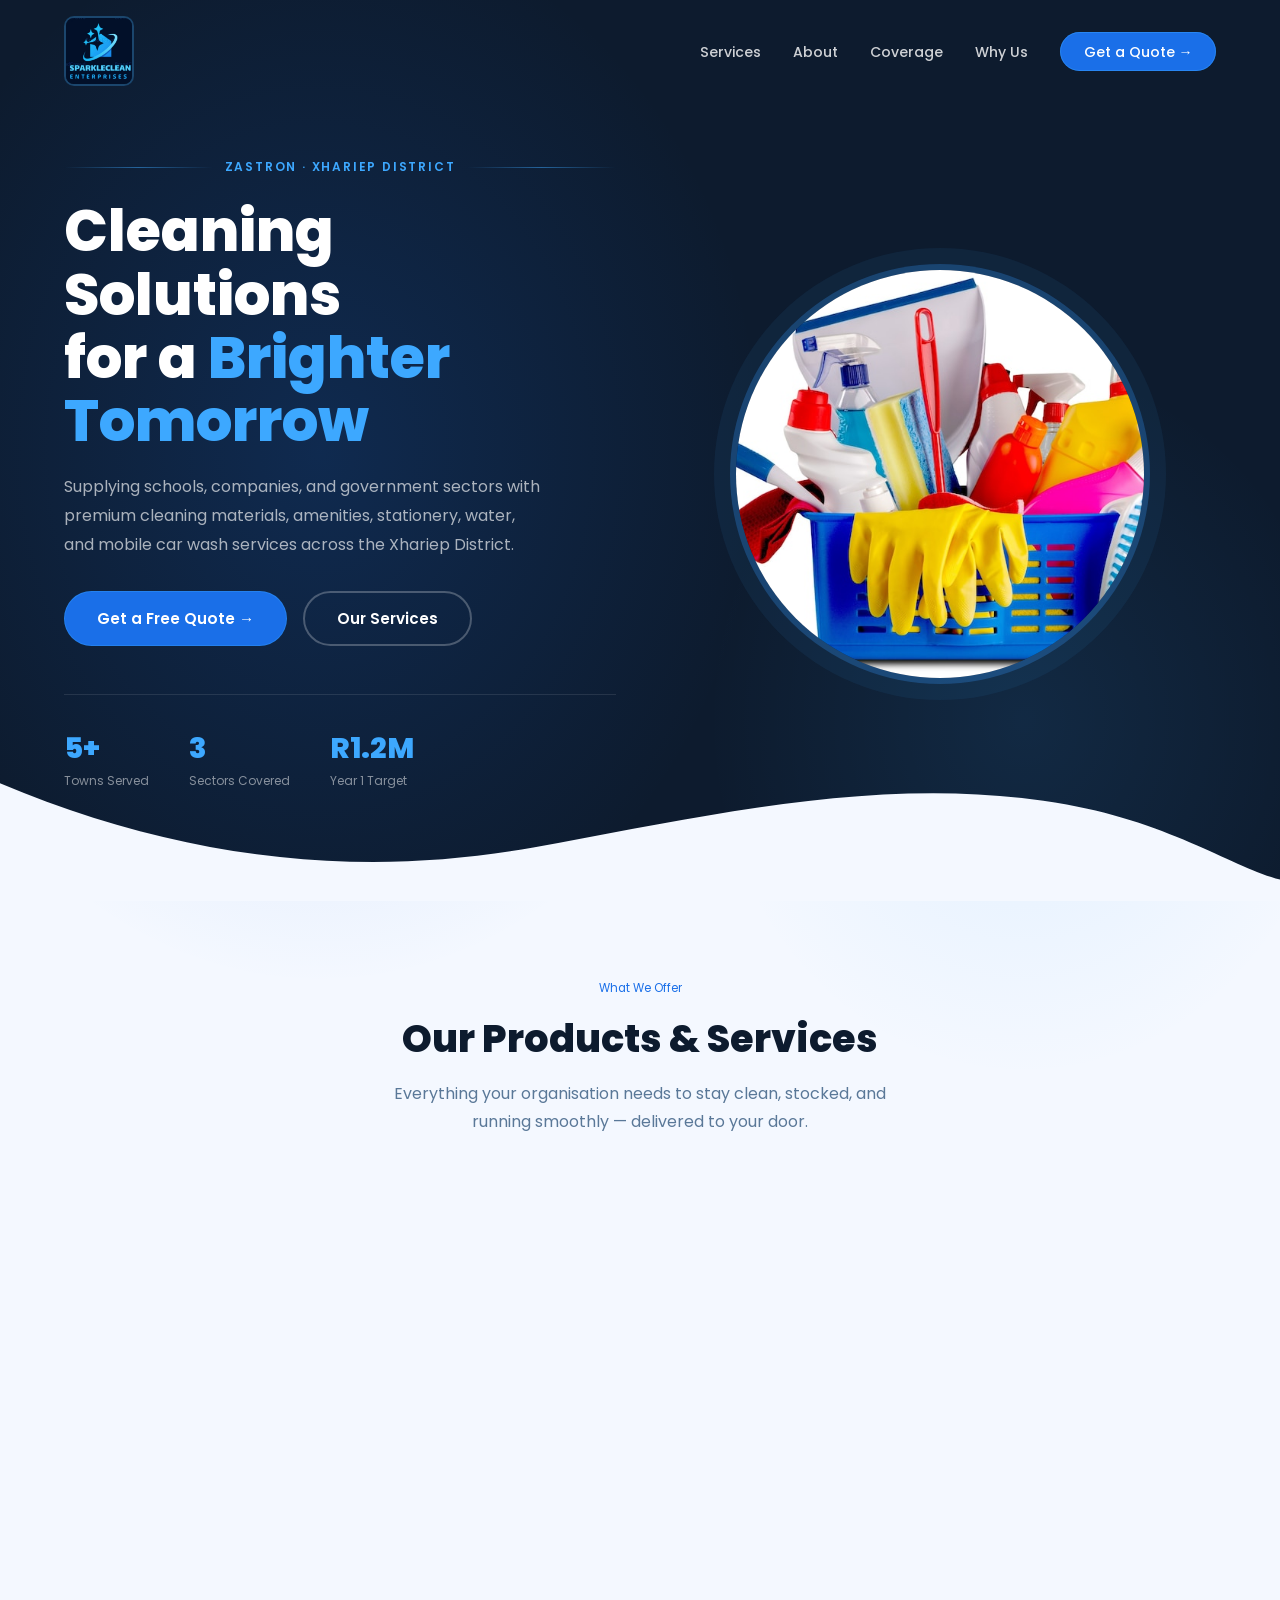
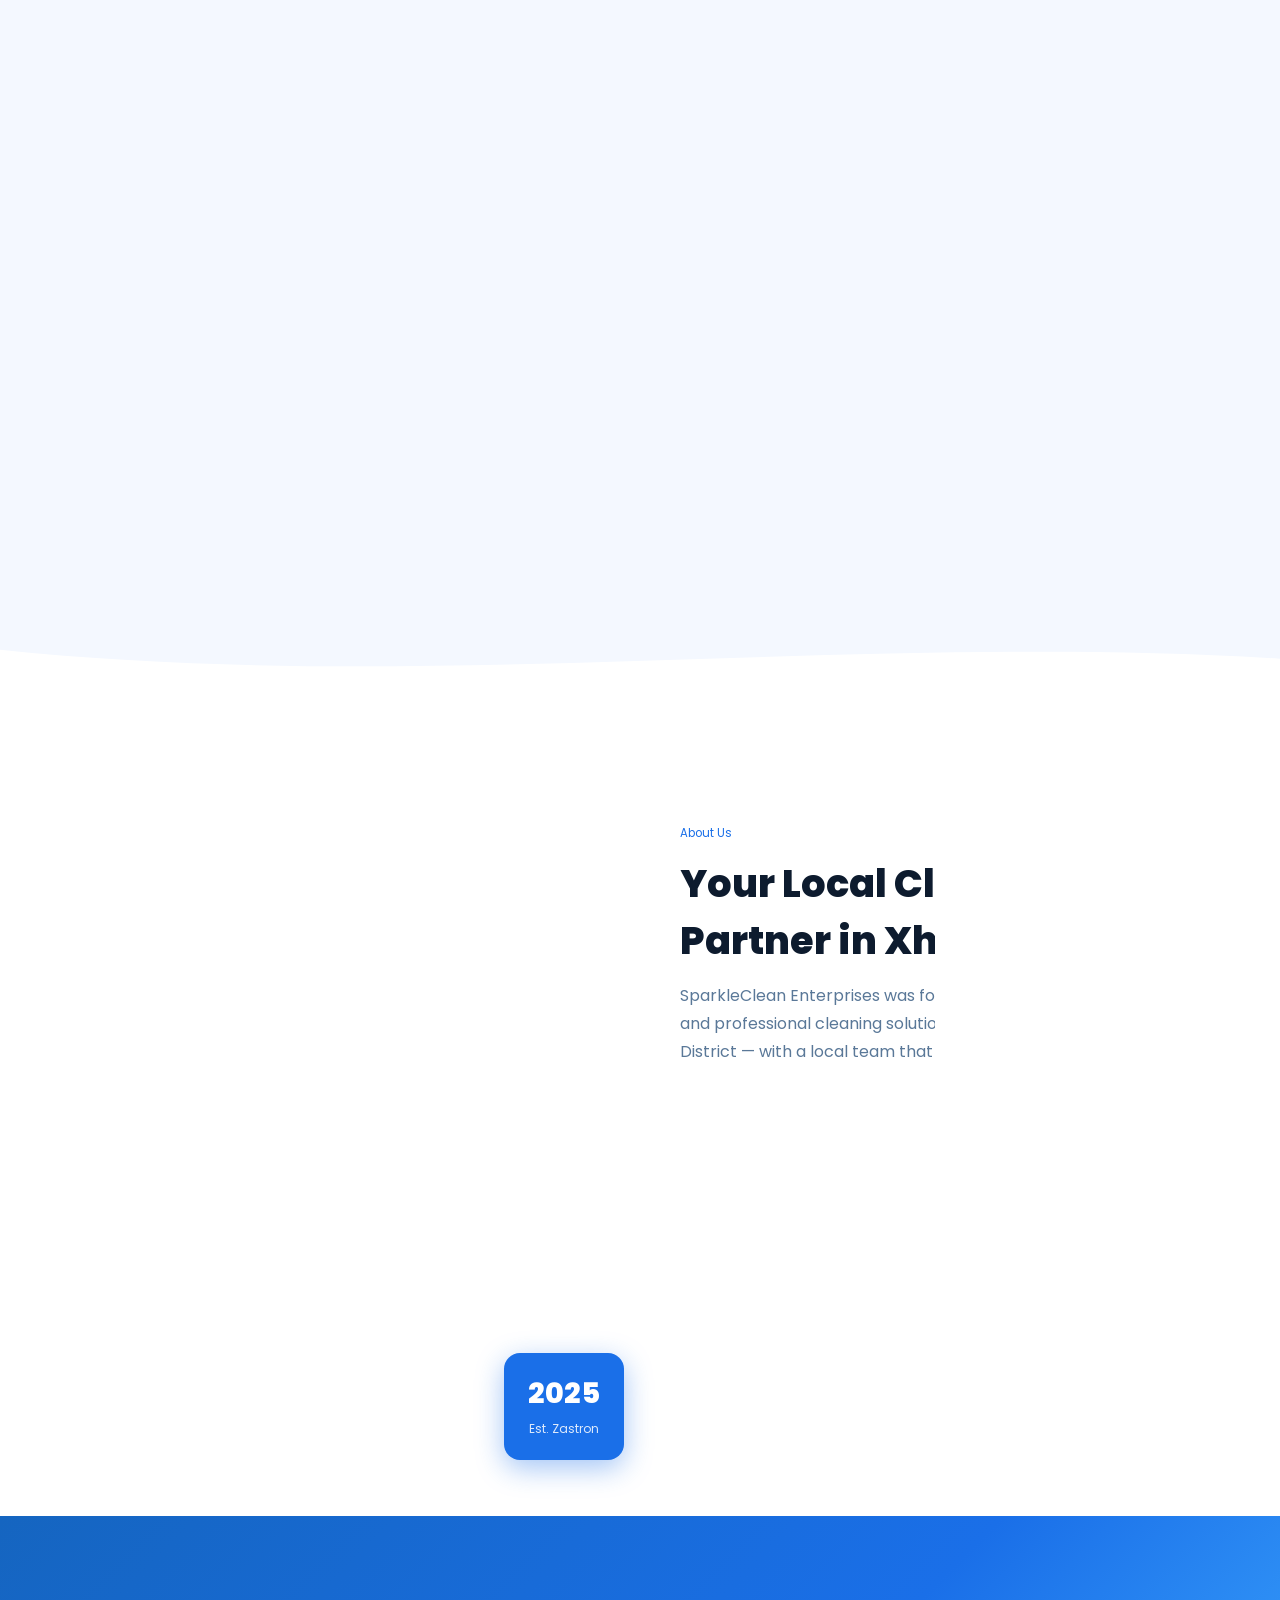
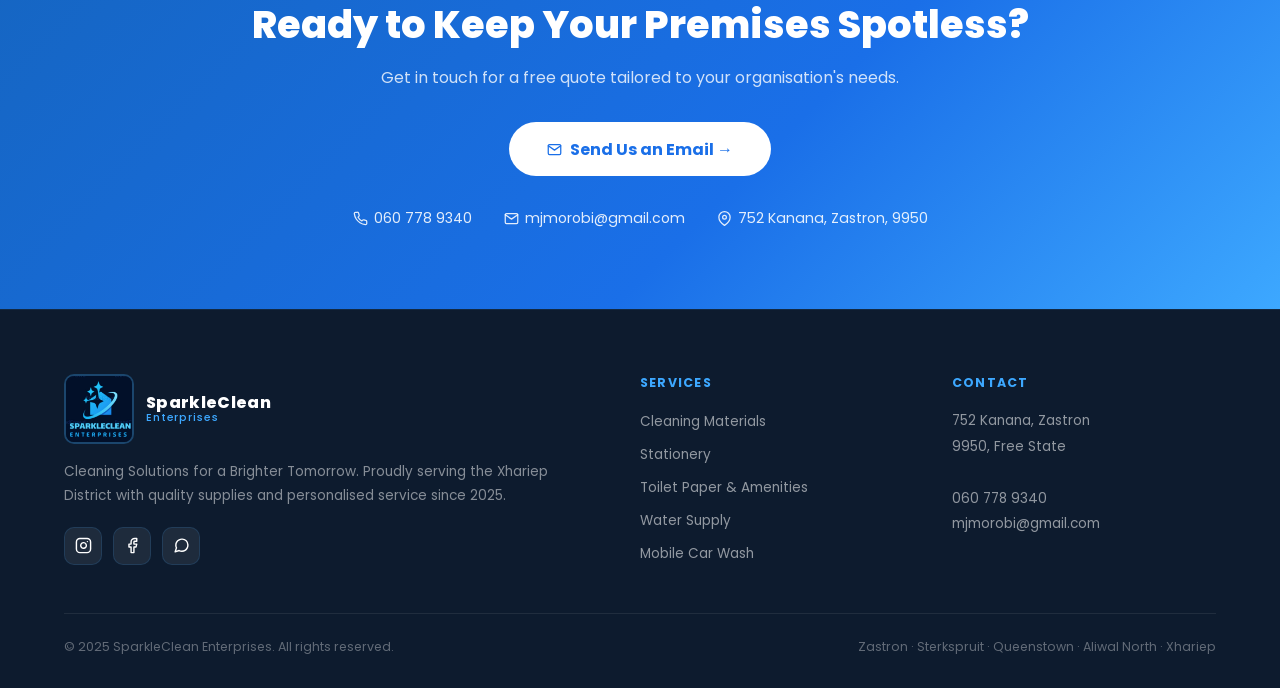
==== commit 97148127: "update" ====
--- a/index.html
+++ b/index.html
@@ -5,468 +5,8 @@
 <meta name="viewport" content="width=device-width, initial-scale=1.0"/>
 <title>SparkleClean Enterprises – Cleaning Solutions for a Brighter Tomorrow</title>
 <link href="https://fonts.googleapis.com/css2?family=Poppins:wght@300;400;500;600;700;800&display=swap" rel="stylesheet"/>
-<style>
-  *, *::before, *::after { box-sizing: border-box; margin: 0; padding: 0; }
-
-  :root {
-    --navy:    #0D1B2E;
-    --blue:    #1565C0;
-    --royal:   #1A6FE8;
-    --electric:#3DA8FF;
-    --white:   #FFFFFF;
-    --offwhite:#F4F8FF;
-    --muted:   #5a7898;
-  }
-
-  html { scroll-behavior: smooth; }
-  body { font-family: 'Poppins', sans-serif; color: var(--navy); background: var(--white); overflow-x: hidden; }
-
-  /* ── NAV ── */
-  nav {
-    position: fixed; top: 0; left: 0; right: 0; z-index: 100;
-    padding: 1rem 5%;
-    display: flex; align-items: center; justify-content: space-between;
-    transition: background 0.4s, box-shadow 0.4s;
-  }
-  nav.scrolled { background: var(--navy); box-shadow: 0 2px 24px rgba(0,0,0,0.3); }
-
-  .logo { display: flex; align-items: center; gap: 12px; text-decoration: none; }
-  .logo-img {
-    width: 48px; height: 48px; border-radius: 10px; object-fit: contain;
-    background: var(--navy);
-    border: 2px solid rgba(61,168,255,0.3);
-  }
-  .logo-text { font-size: 1rem; font-weight: 800; color: var(--white); line-height: 1.15; letter-spacing: 0.02em; }
-  .logo-text span { display: block; font-size: 0.68rem; font-weight: 500; color: var(--electric); letter-spacing: 0.08em; }
-
-  .nav-links { display: flex; align-items: center; gap: 2rem; list-style: none; }
-  .nav-links a { text-decoration: none; font-size: 0.88rem; font-weight: 500; color: rgba(255,255,255,0.8); transition: color 0.2s; }
-  .nav-links a:hover { color: var(--electric); }
-  .nav-cta {
-    background: var(--royal); color: var(--white) !important;
-    padding: 0.55rem 1.4rem; border-radius: 50px;
-    transition: transform 0.2s, background 0.2s !important;
-    border: 1px solid rgba(61,168,255,0.4);
-  }
-  .nav-cta:hover { transform: translateY(-2px); background: #1457b8 !important; }
-
-  .hamburger { display: none; flex-direction: column; gap: 5px; cursor: pointer; }
-  .hamburger span { width: 24px; height: 2px; background: var(--white); border-radius: 2px; }
-
-  /* ── HERO ── */
-  .hero {
-    min-height: 100vh;
-    background: var(--navy);
-    display: grid; grid-template-columns: 1fr 1fr; align-items: center;
-    padding: 7rem 5% 4rem;
-    position: relative; overflow: visible;
-    gap: 3rem;
-  }
-  .hero::before {
-    content: '';
-    position: absolute; top: -10%; left: -10%;
-    width: 70%; height: 120%;
-    background: radial-gradient(ellipse at center, rgba(26,111,232,0.18) 0%, transparent 70%);
-    pointer-events: none;
-  }
-  .hero::after {
-    content: '';
-    position: absolute; bottom: -20%; right: -5%;
-    width: 50%; height: 80%;
-    background: radial-gradient(ellipse at center, rgba(61,168,255,0.1) 0%, transparent 70%);
-    pointer-events: none;
-  }
-
-  .hero-content { position: relative; z-index: 2; }
-  .hero-eyebrow {
-    display: inline-flex; align-items: center; gap: 8px;
-    background: rgba(26,111,232,0.2); border: 1px solid rgba(61,168,255,0.3);
-    color: var(--electric); font-size: 0.72rem; font-weight: 600;
-    padding: 0.4rem 1rem; border-radius: 50px; margin-bottom: 1.5rem;
-    letter-spacing: 0.1em; text-transform: uppercase;
-  }
-  .hero-eyebrow::before { content: '✦'; }
-
-  h1 { font-size: clamp(2.2rem, 4.5vw, 3.6rem); font-weight: 800; color: var(--white); line-height: 1.1; margin-bottom: 1.2rem; }
-  h1 em { font-style: normal; color: var(--electric); }
-
-  .hero-sub { font-size: 1rem; color: rgba(255,255,255,0.65); line-height: 1.8; margin-bottom: 2rem; max-width: 480px; }
-
-  .hero-btns { display: flex; gap: 1rem; flex-wrap: wrap; }
-  .btn-primary {
-    display: inline-flex; align-items: center; gap: 8px;
-    background: var(--royal); color: var(--white);
-    padding: 0.85rem 2rem; border-radius: 50px;
-    font-weight: 600; font-size: 0.95rem; text-decoration: none;
-    transition: transform 0.2s, background 0.2s, border-color 0.2s;
-    border: 1px solid rgba(61,168,255,0.3);
-  }
-  .btn-primary:hover { transform: translateY(-3px); background: #1457b8; }
-  .btn-secondary {
-    display: inline-flex; align-items: center; gap: 8px;
-    border: 2px solid rgba(255,255,255,0.25); color: var(--white);
-    padding: 0.85rem 2rem; border-radius: 50px;
-    font-weight: 600; font-size: 0.95rem; text-decoration: none;
-    transition: border-color 0.2s, background 0.2s, transform 0.2s;
-  }
-  .btn-secondary:hover { border-color: var(--electric); background: rgba(61,168,255,0.08); transform: translateY(-2px); }
-  .btn-secondary:hover { border-color: var(--electric); background: rgba(61,168,255,0.08); }
-
-  .hero-stats {
-    display: flex; gap: 2.5rem; margin-top: 3rem;
-    padding-top: 2rem; border-top: 1px solid rgba(255,255,255,0.1);
-  }
-  .stat-num { font-size: 1.8rem; font-weight: 800; color: var(--electric); }
-  .stat-label { font-size: 0.75rem; color: rgba(255,255,255,0.5); margin-top: 2px; }
-
-  .hero-image-slot {
-    position: relative; z-index: 2;
-    border-radius: 24px; overflow: hidden;
-    aspect-ratio: 4/5;
-    background: rgba(26,111,232,0.1);
-    border: none;
-    display: flex; flex-direction: column; align-items: center; justify-content: center;
-    gap: 1rem;
-    animation: float 5s ease-in-out infinite;
-  }
-  @keyframes float { 0%,100%{transform:translateY(0)} 50%{transform:translateY(-10px)} }
-  .hero-image-slot {
-  position: relative; z-index: 2;
-  width: 420px; height: 420px;
-  border-radius: 50%;
-  overflow: hidden;
-  border: 6px solid rgba(61,168,255,0.25);
-  box-shadow: 0 0 0 16px rgba(61,168,255,0.07);
-  justify-self: center;
-  align-self: center;
-}
-.hero-image-slot img {
-  width: 100%; height: 100%; object-fit: cover; display: block;
-}
-  .placeholder-label {
-    text-align: center; color: rgba(61,168,255,0.7);
-    font-size: 0.78rem; font-weight: 600; letter-spacing: 0.08em; text-transform: uppercase;
-  }
-  .placeholder-icon { opacity: 0.4; }
-
-  .wave { display: block; width: 100%; line-height: 0;}
-.hero-wave {
-  position: absolute;
-  bottom: -1px;
-  left: 0;
-  width: 100%;
-  height: 150px;
-  z-index: 3;
-
-}
-
-  section { padding: 5rem 5%; }
-  .section-eyebrow { font-size: 0.72rem; font-weight: 700; letter-spacing: 0.14em; text-transform: uppercase; color: var(--royal); margin-bottom: 0.6rem; }
-  h2 { font-size: clamp(1.8rem, 3vw, 2.5rem); font-weight: 800; color: var(--navy); margin-bottom: 0.8rem; }
-  .section-lead { font-size: 1rem; color: var(--muted); line-height: 1.75; max-width: 540px; }
-  .center { text-align: center; }
-  .center .section-lead { margin-inline: auto; }
-
-  /* ── SERVICES ── */
-  #services { background: var(--offwhite); }
-  .services-grid { display: grid; grid-template-columns: repeat(auto-fit, minmax(280px, 1fr)); gap: 1.5rem; margin-top: 3rem; }
-  .service-card {
-    background: var(--white); border-radius: 20px; padding: 2rem;
-    box-shadow: 0 2px 20px rgba(13,27,46,0.06);
-    transition: transform 0.3s, box-shadow 0.3s;
-    opacity: 0; transform: translateY(30px);
-    border: 1px solid rgba(26,111,232,0.08);
-    display: flex; flex-direction: column;
-  }
-  .service-card.visible { animation: fadeUp 0.55s forwards; }
-  @keyframes fadeUp { to { opacity:1; transform:translateY(0); } }
-  .service-card:hover { transform: translateY(-6px); box-shadow: 0 12px 36px rgba(26,111,232,0.12); }
-
-  .svc-img {
-    width: 100%; aspect-ratio: 16/9; border-radius: 12px; overflow: hidden;
-    background: rgba(26,111,232,0.07);
-    border: none;
-    display: flex; flex-direction: column; align-items: center; justify-content: center;
-    margin-bottom: 1.2rem; gap: 0.5rem;
-  }
-  .svc-img img { width: 100%; height: 100%; object-fit: cover; display: block; }
-  .svc-img img[src=""] , .svc-img img:not([src]) { display: none; }
-  .svc-img-label { font-size: 0.7rem; color: rgba(26,111,232,0.5); font-weight: 600; letter-spacing: 0.08em; text-transform: uppercase; }
-
-  .svc-icon {
-    width: 48px; height: 48px; border-radius: 12px;
-    background: linear-gradient(135deg, rgba(26,111,232,0.12), rgba(61,168,255,0.18));
-    display: flex; align-items: center; justify-content: center;
-    margin-bottom: 0.8rem;
-  }
-  .svc-icon svg { width: 24px; height: 24px; }
-  .service-card h3 { font-size: 1rem; font-weight: 700; color: var(--navy); margin-bottom: 0.4rem; }
-  .service-card p { font-size: 0.85rem; color: var(--muted); line-height: 1.65; }
-
-  /* ── READ MORE BUTTON ── */
-  .svc-card-body { flex: 1; display: flex; flex-direction: column; }
-  .svc-card-body p { flex: 1; }
-  .read-more-btn {
-    display: inline-flex; align-items: center; gap: 6px;
-    margin-top: 1.2rem;
-    background: none;
-    border: 1.5px solid rgba(26,111,232,0.25);
-    color: var(--royal);
-    font-family: 'Poppins', sans-serif;
-    font-size: 0.8rem; font-weight: 600;
-    padding: 0.5rem 1.1rem; border-radius: 50px;
-    cursor: pointer;
-    transition: background 0.2s, border-color 0.2s, color 0.2s, transform 0.2s;
-    align-self: flex-start;
-  }
-  .read-more-btn:hover {
-    background: var(--royal); color: var(--white);
-    border-color: var(--royal); transform: translateY(-1px);
-  }
-  .read-more-btn svg { transition: transform 0.2s; }
-  .read-more-btn:hover svg { transform: translateX(3px); }
-
-  /* ── MODAL OVERLAY ── */
-  .modal-overlay {
-    position: fixed; inset: 0; z-index: 200;
-    background: rgba(13,27,46,0.72);
-    backdrop-filter: blur(6px);
-    display: flex; align-items: center; justify-content: center;
-    padding: 1.5rem;
-    opacity: 0; pointer-events: none;
-    transition: opacity 0.25s ease;
-  }
-  .modal-overlay.open { opacity: 1; pointer-events: all; }
-
-  .modal {
-    background: var(--white);
-    border-radius: 24px;
-    padding: 2.5rem;
-    max-width: 640px; width: 100%;
-    max-height: 85vh;
-    overflow-y: auto;
-    position: relative;
-    transform: translateY(24px) scale(0.97);
-    transition: transform 0.28s cubic-bezier(0.34,1.56,0.64,1);
-    box-shadow: 0 32px 80px rgba(13,27,46,0.25);
-  }
-  .modal-overlay.open .modal { transform: translateY(0) scale(1); }
-
-  .modal-header {
-    display: flex; align-items: flex-start; justify-content: space-between;
-    gap: 1rem; margin-bottom: 1.5rem;
-    padding-bottom: 1.2rem;
-    border-bottom: 1px solid rgba(26,111,232,0.1);
-  }
-  .modal-header-left { display: flex; flex-direction: column; gap: 4px; }
-  .modal-eyebrow {
-    font-size: 0.68rem; font-weight: 700; letter-spacing: 0.12em;
-    text-transform: uppercase; color: var(--royal);
-  }
-  .modal-title { font-size: 1.25rem; font-weight: 800; color: var(--navy); }
-
-  .modal-close {
-    background: rgba(26,111,232,0.07); border: none; cursor: pointer;
-    width: 36px; height: 36px; border-radius: 10px;
-    display: flex; align-items: center; justify-content: center;
-    color: var(--muted); flex-shrink: 0;
-    transition: background 0.2s, color 0.2s;
-  }
-  .modal-close:hover { background: var(--royal); color: var(--white); }
-
-  .modal-desc {
-    font-size: 0.875rem; color: var(--muted); line-height: 1.7;
-    margin-bottom: 1.5rem;
-  }
-
-  /* Product list grid */
-  .product-list-label {
-    font-size: 0.7rem; font-weight: 700; letter-spacing: 0.12em;
-    text-transform: uppercase; color: var(--royal);
-    margin-bottom: 0.75rem;
-  }
-  .product-grid {
-    display: grid;
-    grid-template-columns: 1fr 1fr;
-    gap: 0.45rem 1rem;
-    margin-bottom: 1.8rem;
-  }
-  .product-item {
-    display: flex; align-items: flex-start; gap: 8px;
-    font-size: 0.8rem; color: var(--navy); line-height: 1.45;
-    padding: 0.55rem 0.75rem;
-    background: var(--offwhite);
-    border-radius: 8px;
-    border: 1px solid rgba(26,111,232,0.07);
-    transition: border-color 0.15s, background 0.15s;
-  }
-  .product-item:hover { border-color: rgba(26,111,232,0.22); background: rgba(26,111,232,0.04); }
- .product-dot {
-  min-width: 22px; height: 22px; border-radius: 50%;
-  background: var(--royal); color: #fff;
-  font-size: 0.65rem; font-weight: 800;
-  display: flex; align-items: center; justify-content: center;
-  margin-top: 1px; flex-shrink: 0;
-}
-
-  .modal-cta {
-    display: flex; align-items: center; gap: 1rem; flex-wrap: wrap;
-    padding-top: 1.2rem;
-    border-top: 1px solid rgba(26,111,232,0.08);
-  }
-  .modal-cta p { font-size: 0.82rem; color: var(--muted); flex: 1; min-width: 180px; }
-  .modal-cta a {
-    display: inline-flex; align-items: center; gap: 6px;
-    background: var(--royal); color: var(--white);
-    padding: 0.6rem 1.4rem; border-radius: 50px;
-    font-size: 0.82rem; font-weight: 600; text-decoration: none;
-    transition: transform 0.2s, background 0.2s;
-    white-space: nowrap;
-  }
-  .modal-cta a:hover { transform: translateY(-2px); background: #1457b8; }
-
-  /* Scrollbar for modal */
-  .modal::-webkit-scrollbar { width: 5px; }
-  .modal::-webkit-scrollbar-track { background: transparent; }
-  .modal::-webkit-scrollbar-thumb { background: rgba(26,111,232,0.2); border-radius: 3px; }
-
-  /* ── ABOUT ── */
-  #about { background: var(--white); }
-  .about-grid { display: grid; grid-template-columns: 1fr 1fr; gap: 5rem; align-items: center; }
-
-  .about-img-slot {
-    position: relative;
-    border-radius: 24px; overflow: visible;
-  }
-  .about-img-box {
-    border-radius: 24px; overflow: hidden;
-    background: rgba(26,111,232,0.07);
-    border: none;
-    aspect-ratio: 4/5;
-    display: flex; flex-direction: column; align-items: center; justify-content: center;
-    gap: 1rem;
-  }
-  .about-img-box img { width: 100%; height: 100%; object-fit: cover; display: block; }
-  .about-badge {
-    position: absolute; bottom: -1.5rem; right: -1.5rem;
-    background: var(--royal); color: var(--white);
-    border-radius: 16px; padding: 1.2rem 1.5rem;
-    box-shadow: 0 8px 28px rgba(26,111,232,0.4); text-align: center;
-  }
-  .about-badge strong { display: block; font-size: 1.8rem; font-weight: 800; }
-  .about-badge span { font-size: 0.75rem; opacity: 0.85; }
-  .about-list { list-style: none; margin-top: 1.5rem; display: flex; flex-direction: column; gap: 0.8rem; }
-  .about-list li { display: flex; align-items: flex-start; gap: 10px; font-size: 0.88rem; color: var(--muted); }
-  .check {
-    min-width: 22px; height: 22px; border-radius: 50%;
-    background: var(--royal); color: var(--white);
-    font-size: 0.65rem; font-weight: 800;
-    display: flex; align-items: center; justify-content: center;
-    margin-top: 1px; flex-shrink: 0;
-  }
-
-  /* ── COVERAGE ── */
-  #coverage { background: var(--navy); }
-  #coverage h2 { color: var(--white); }
-  #coverage .section-eyebrow { color: var(--electric); }
-  #coverage .section-lead { color: rgba(255,255,255,0.55); }
-  .coverage-grid { display: grid; grid-template-columns: repeat(auto-fit, minmax(175px, 1fr)); gap: 1rem; margin-top: 3rem; }
-  .coverage-card {
-    background: rgba(255,255,255,0.05); border: 1px solid rgba(61,168,255,0.15);
-    border-radius: 16px; padding: 1.5rem; text-align: center;
-    transition: background 0.3s, transform 0.3s;
-    opacity: 0; transform: translateY(20px);
-  }
-  .coverage-card.visible { animation: fadeUp 0.5s forwards; }
-  .coverage-card:hover { background: rgba(26,111,232,0.15); transform: translateY(-4px); }
-  .coverage-card svg { width: 32px; height: 32px; margin-bottom: 0.7rem; }
-  .coverage-card h4 { color: var(--white); font-size: 0.92rem; font-weight: 600; }
-  .coverage-card p { color: rgba(255,255,255,0.45); font-size: 0.75rem; margin-top: 3px; }
-
-  /* ── WHY US ── */
-  #why { background: var(--offwhite); }
-  .why-grid { display: grid; grid-template-columns: repeat(auto-fit, minmax(230px, 1fr)); gap: 1.5rem; margin-top: 3rem; }
-  .why-card {
-    background: var(--white); border-radius: 20px; padding: 2rem;
-    box-shadow: 0 2px 16px rgba(13,27,46,0.06);
-    transition: transform 0.3s;
-    opacity: 0; transform: translateY(30px);
-    border-top: 3px solid var(--royal);
-  }
-  .why-card.visible { animation: fadeUp 0.5s forwards; }
-  .why-card:hover { transform: translateY(-4px); }
-  .why-num { font-size: 2.4rem; font-weight: 800; color: rgba(0, 0, 0, 0.12); line-height: 1; margin-bottom: 0.5rem; }
-  .why-card h3 { font-size: 1rem; font-weight: 700; color: var(--navy); margin-bottom: 0.4rem; }
-  .why-card p { font-size: 0.84rem; color: var(--muted); line-height: 1.65; }
-
-  /* ── CTA BAND ── */
-  .cta-band {
-    background: linear-gradient(135deg, var(--blue) 0%, var(--royal) 60%, var(--electric) 100%);
-    padding: 5rem 5%; text-align: center;
-  }
-  .cta-band h2 { color: var(--white); margin-bottom: 0.8rem; }
-  .cta-band p { color: rgba(255,255,255,0.8); font-size: 1rem; margin-bottom: 2rem; }
-  .btn-white {
-    display: inline-flex; align-items: center; gap: 8px;
-    background: var(--white); color: var(--royal);
-    padding: 0.9rem 2.4rem; border-radius: 50px;
-    font-weight: 700; font-size: 1rem; text-decoration: none;
-    transition: transform 0.2s, background 0.2s;
-  }
-  .btn-white:hover { transform: translateY(-3px); background: #f3f7ff; }
-  .cta-contacts { display: flex; justify-content: center; gap: 2rem; flex-wrap: wrap; margin-top: 2rem; }
-  .cta-contact { color: rgba(255,255,255,0.88); font-size: 0.88rem; display: flex; align-items: center; gap: 6px; }
-
-  /* ── FOOTER ── */
-  footer { background: var(--navy); color: var(--white); padding: 4rem 5% 2rem; border-top: 1px solid rgba(61,168,255,0.1); }
-  .footer-grid { display: grid; grid-template-columns: 2fr 1fr 1fr; gap: 3rem; margin-bottom: 3rem; }
-  .footer-brand p { color: rgba(255,255,255,0.5); font-size: 0.85rem; line-height: 1.75; margin-top: 1rem; }
-  .footer-col h4 { font-size: 0.78rem; font-weight: 700; color: var(--electric); margin-bottom: 1rem; letter-spacing: 0.1em; text-transform: uppercase; }
-  .footer-col ul { list-style: none; display: flex; flex-direction: column; gap: 0.5rem; }
-  .footer-col ul li a { color: rgba(255,255,255,0.55); text-decoration: none; font-size: 0.85rem; transition: color 0.2s; }
-  .footer-col ul li a:hover { color: var(--electric); }
-  .footer-col address { font-style: normal; color: rgba(255,255,255,0.55); font-size: 0.85rem; line-height: 1.9; }
-  .footer-col address a { color: rgba(255,255,255,0.55); text-decoration: none; }
-  .footer-col address a:hover { color: var(--electric); }
-  .socials { display: flex; gap: 0.7rem; margin-top: 1.2rem; }
-  .social-link {
-    width: 38px; height: 38px; border-radius: 10px;
-    background: rgba(255,255,255,0.07); border: 1px solid rgba(61,168,255,0.15);
-    display: flex; align-items: center; justify-content: center;
-    transition: background 0.2s, transform 0.2s; text-decoration: none;
-  }
-  .social-link:hover { background: var(--royal); transform: translateY(-3px); }
-  .social-link svg { width: 17px; height: 17px; }
-  .footer-bottom { border-top: 1px solid rgba(255,255,255,0.08); padding-top: 1.5rem; display: flex; justify-content: space-between; align-items: center; flex-wrap: wrap; gap: 1rem; }
-  .footer-bottom p { color: rgba(255,255,255,0.35); font-size: 0.78rem; }
-
-  .fade-up { opacity: 0; transform: translateY(40px); transition: opacity 0.7s ease, transform 0.7s ease; }
-  .fade-up.visible { opacity: 1; transform: translateY(0); }
-
-  .ph-icon { color: rgba(26,111,232,0.3); }
-
-  /* ── MOBILE ── */
-  @media (max-width: 900px) {
-    .hero { grid-template-columns: 1fr; padding-top: 6rem; }
-    .hero-image-slot {
-  width: 260px; height: 260px;
-  justify-self: center;
-}
-    .about-grid { grid-template-columns: 1fr; gap: 4rem; }
-    .about-badge { bottom: 1rem; right: 1rem; }
-    .footer-grid { grid-template-columns: 1fr 1fr; }
-    .nav-links { display: none; flex-direction: column; position: fixed; top: 68px; left: 0; right: 0; background: var(--navy); padding: 2rem; gap: 1.5rem; box-shadow: 0 10px 30px rgba(0,0,0,0.3); border-top: 1px solid rgba(61,168,255,0.15); }
-    .nav-links.open { display: flex; }
-    .hamburger { display: flex; }
-    .product-grid { grid-template-columns: 1fr; }
-    .modal { padding: 1.8rem; }
-  }
-  @media (max-width: 600px) {
-    .footer-grid { grid-template-columns: 1fr; }
-    .hero-stats { gap: 1.5rem; }
-    .cta-contacts { flex-direction: column; align-items: center; gap: 0.8rem; }
-  }
-</style>
+<link rel="stylesheet" href="styles.css">
+
 </head>
 <body>
 
@@ -495,17 +35,14 @@
 <!-- ═══════════════ NAV ═══════════════ -->
 <nav id="nav">
   <a href="#" class="logo">
-    <img src="logo.png" alt="SparkleClean Enterprises Logo" class="logo-img" onerror="this.style.display='none'; this.nextElementSibling.style.display='flex';"/>
-    <div style="display:none; width:48px; height:48px; border-radius:10px; background:rgba(61,168,255,0.15); border:2px solid rgba(61,168,255,0.3); align-items:center; justify-content:center;">
-      <svg width="24" height="24" viewBox="0 0 24 24" fill="none" stroke="#3DA8FF" stroke-width="2" stroke-linecap="round" stroke-linejoin="round"><path d="M3 3l7.07 16.97 2.51-7.39 7.39-2.51L3 3z"/><path d="M13 13l6 6"/></svg>
-    </div>
-    <div class="logo-text">SparkleClean<span>Enterprises</span></div>
+    <img src="images/logo.png" alt="SparkleClean Enterprises Logo" class="logo-img" onerror="this.style.display='none'; this.nextElementSibling.style.display='flex';"/>
+   </div>
   </a>
   <ul class="nav-links" id="navLinks">
     <li><a href="#services">Services</a></li>
     <li><a href="#about">About</a></li>
-    <li><a href="#coverage">Coverage</a></li>
-    <li><a href="#why">Why Us</a></li>
+    <li><a href="coverage.html">Coverage</a></li>
+    <li><a href="coverage.html#why">Why Us</a></li>
     <li><a href="#contact" class="nav-cta">Get a Quote →</a></li>
   </ul>
   <div class="hamburger" id="hamburger"><span></span><span></span><span></span></div>
@@ -515,7 +52,9 @@
 <!-- ═══════════════ HERO ═══════════════ -->
 <section class="hero" id="home">
   <div class="hero-content">
-    <div class="hero-eyebrow">Zastron · Xhariep District</div>
+    <div class="hero-divider">
+      <span>Zastron · Xhariep District</span>
+    </div>
     <h1>Cleaning Solutions<br>for a <em>Brighter Tomorrow</em></h1>
     <p class="hero-sub">Supplying schools, companies, and government sectors with premium cleaning materials, amenities, stationery, water, and mobile car wash services across the Xhariep District.</p>
     <div class="hero-btns">
@@ -529,7 +68,7 @@
     </div>
   </div>
 <div class="hero-image-slot">
-  <img src="hero.jpg" alt="SparkleClean team at work" />
+  <img src="images/hero.jpg" alt="SparkleClean team at work" />
 </div>
 
 
@@ -556,7 +95,7 @@
     <!-- SERVICE 1 – Cleaning Materials & Equipment -->
     <div class="service-card" data-modal="cleaning">
       <div class="svc-img">
-        <img src="cleaning_material.jpeg" alt="Cleaning materials and equipment"/>
+        <img src="images/cleaning_material.jpeg" alt="Cleaning materials and equipment"/>
       </div>
       <div class="svc-card-body">
         <h3>Cleaning Materials & Equipment</h3>
@@ -571,7 +110,7 @@
     <!-- SERVICE 2 – Stationery -->
     <div class="service-card" data-modal="stationery">
       <div class="svc-img">
-        <img src="stationary.jpg" alt="Stationery and office supplies"/>
+        <img src="images/stationery.jpg" alt="Stationery and office supplies"/>
       </div>
       <div class="svc-card-body">
         <h3>Stationery & Office Supplies</h3>
@@ -586,7 +125,7 @@
     <!-- SERVICE 3 – Toilet Paper & Sanitary -->
     <div class="service-card" data-modal="sanitary">
       <div class="svc-img">
-        <img src="toilet_paper.jpg" alt="Toilet paper and sanitary products"/>
+        <img src="images/toilet_paper.jpg" alt="Toilet paper and sanitary products"/>
       </div>
       <div class="svc-card-body">
         <h3>Toilet Paper & Sanitary Products</h3>
@@ -601,7 +140,7 @@
     <!-- SERVICE 4 – Amenities -->
     <div class="service-card" data-modal="amenities">
       <div class="svc-img">
-        <img src="amenities.jpg" alt="Amenities supply"/>
+        <img src="images/amenities.jpg" alt="Amenities supply"/>
       </div>
       <div class="svc-card-body">
         <h3>Amenities Supply</h3>
@@ -616,7 +155,7 @@
     <!-- SERVICE 5 – Water Supply -->
     <div class="service-card">
       <div class="svc-img">
-        <img src="water.png" alt="Water supply services"/>
+        <img src="images/water.png" alt="Water supply services"/>
       </div>
       <div class="svc-card-body">
         <h3>Water Supply Services</h3>
@@ -629,7 +168,7 @@
     <!-- SERVICE 6 – Mobile Car Wash -->
     <div class="service-card">
       <div class="svc-img">
-        <img src="car_wash.jpg" alt="Mobile car wash"/>
+        <img src="images/car_wash.jpg" alt="Mobile car wash"/>
       </div>
       <div class="svc-card-body">
         <h3>Mobile Car Wash</h3>
@@ -652,17 +191,15 @@
 <!-- ═══════════════ ABOUT ═══════════════ -->
 <section id="about">
   <div class="about-grid">
-    <!--<div class="about-img-slot fade-up">
+    <div class="about-img-slot fade-up">
       <div class="about-img-box">
-        <img src="YOUR_ABOUT_IMAGE_HERE.jpg" alt="SparkleClean team"/>
-        <svg class="ph-icon" width="56" height="56" viewBox="0 0 24 24" fill="none" stroke="currentColor" stroke-width="1.2" stroke-linecap="round" stroke-linejoin="round"><rect x="3" y="3" width="18" height="18" rx="2"/><circle cx="8.5" cy="8.5" r="1.5"/><polyline points="21 15 16 10 5 21"/></svg>
-        <div class="placeholder-label" style="color:rgba(26,111,232,0.45);">About / Team Photo<br><span style="font-weight:400;opacity:0.7;">Recommended: 800×1000px</span></div>
-      </div>
+        <img src="images/CEO.jpeg" alt="SparkleClean CEO"/>
+        </div>
       <div class="about-badge">
         <strong>2025</strong>
         <span>Est. Zastron</span>
       </div>
-    </div> -->
+    </div> 
     <div class="fade-up">
       <p class="section-eyebrow">About Us</p>
       <h2>Your Local Cleaning Partner in Xhariep</h2>
@@ -681,54 +218,6 @@
 </section>
 
 
-<!-- ═══════════════ COVERAGE ═══════════════ -->
-<section id="coverage">
-  <div class="center fade-up">
-    <p class="section-eyebrow">Service Area</p>
-    <h2>Where We Operate</h2>
-    <p class="section-lead">Proudly serving the Xhariep District and surrounding towns with timely deliveries and dependable service.</p>
-  </div>
-  <div class="coverage-grid">
-    <div class="coverage-card">
-      <svg viewBox="0 0 32 32" fill="none" stroke="#3DA8FF" stroke-width="2" stroke-linecap="round" xmlns="http://www.w3.org/2000/svg"><path d="M16 3C10.5 3 6 7.5 6 13c0 8 10 16 10 16s10-8 10-16c0-5.5-4.5-10-10-10z" fill="rgba(61,168,255,0.12)"/><circle cx="16" cy="13" r="3.5"/></svg>
-      <h4>Zastron</h4><p>HQ & Base</p>
-    </div>
-    <div class="coverage-card">
-      <svg viewBox="0 0 32 32" fill="none" stroke="#3DA8FF" stroke-width="2" stroke-linecap="round" xmlns="http://www.w3.org/2000/svg"><path d="M16 3C10.5 3 6 7.5 6 13c0 8 10 16 10 16s10-8 10-16c0-5.5-4.5-10-10-10z" fill="rgba(61,168,255,0.12)"/><circle cx="16" cy="13" r="3.5"/></svg>
-      <h4>Sterkspruit</h4><p>Regular Delivery</p>
-    </div>
-    <div class="coverage-card">
-      <svg viewBox="0 0 32 32" fill="none" stroke="#3DA8FF" stroke-width="2" stroke-linecap="round" xmlns="http://www.w3.org/2000/svg"><path d="M16 3C10.5 3 6 7.5 6 13c0 8 10 16 10 16s10-8 10-16c0-5.5-4.5-10-10-10z" fill="rgba(61,168,255,0.12)"/><circle cx="16" cy="13" r="3.5"/></svg>
-      <h4>Queenstown</h4><p>Regular Delivery</p>
-    </div>
-    <div class="coverage-card">
-      <svg viewBox="0 0 32 32" fill="none" stroke="#3DA8FF" stroke-width="2" stroke-linecap="round" xmlns="http://www.w3.org/2000/svg"><path d="M16 3C10.5 3 6 7.5 6 13c0 8 10 16 10 16s10-8 10-16c0-5.5-4.5-10-10-10z" fill="rgba(61,168,255,0.12)"/><circle cx="16" cy="13" r="3.5"/></svg>
-      <h4>Aliwal North</h4><p>Regular Delivery</p>
-    </div>
-    <div class="coverage-card">
-      <svg viewBox="0 0 32 32" fill="none" stroke="#3DA8FF" stroke-width="2" stroke-linecap="round" xmlns="http://www.w3.org/2000/svg"><path d="M16 3C10.5 3 6 7.5 6 13c0 8 10 16 10 16s10-8 10-16c0-5.5-4.5-10-10-10z" fill="rgba(61,168,255,0.12)"/><circle cx="16" cy="13" r="3.5"/></svg>
-      <h4>Xhariep District</h4><p>Full Coverage</p>
-    </div>
-  </div>
-</section>
-
-
-<!-- ═══════════════ WHY US ═══════════════ -->
-<section id="why">
-  <div class="center fade-up">
-    <p class="section-eyebrow">Why Choose Us</p>
-    <h2>The SparkleClean Difference</h2>
-    <p class="section-lead">We're not just a supplier — we're your long-term operational partner in the district.</p>
-  </div>
-  <div class="why-grid">
-    <div class="why-card"><div class="why-num">01</div><h3>Local Presence</h3><p>Based in Zastron, we know the district, the roads, and the needs of local institutions — no middlemen, no delays.</p></div>
-    <div class="why-card"><div class="why-num">02</div><h3>Faster Response</h3><p>Emergency stock replenishment and same-week delivery across the Xhariep District — when you need it, we deliver.</p></div>
-    <div class="why-card"><div class="why-num">03</div><h3>Tender Ready</h3><p>Structured for government and public sector contracts with full compliance documentation and competitive pricing.</p></div>
-    <div class="why-card"><div class="why-num">04</div><h3>Tailored Solutions</h3><p>Every client is different — we customise supply packages for schools, clinics, offices, and government facilities.</p></div>
-  </div>
-</section>
-
-
 <!-- ═══════════════ CTA BAND ═══════════════ -->
 <div class="cta-band" id="contact">
   <h2>Ready to Keep Your Premises Spotless?</h2>
@@ -757,7 +246,7 @@
   <div class="footer-grid">
     <div class="footer-brand">
       <a href="#" class="logo">
-        <img src="logo.png" alt="SparkleClean" class="logo-img" onerror="this.style.display='none'"/>
+        <img src="images/logo.png" alt="SparkleClean" class="logo-img" onerror="this.style.display='none'"/>
         <div class="logo-text">SparkleClean<span>Enterprises</span></div>
       </a>
       <p>Cleaning Solutions for a Brighter Tomorrow. Proudly serving the Xhariep District with quality supplies and personalised service since 2025.</p>
@@ -801,160 +290,6 @@
     <p>Zastron · Sterkspruit · Queenstown · Aliwal North · Xhariep</p>
   </div>
 </footer>
-
-
-<script>
-  // ── Modal data ──
-  const modalData = {
-    cleaning: {
-      eyebrow: 'Cleaning Materials & Equipment',
-      title: 'Full Product Range',
-      desc: 'We stock a comprehensive range of industrial and commercial cleaning equipment and protective gear — suitable for schools, government offices, healthcare facilities, and corporate environments.',
-      products: [
-        'Elbow Pump Wall-Mounted',
-        'InfectiGuard Auto Urinal Dispenser',
-        'Digital Inline Kit 360ml',
-        'Bucket 8L Blue',
-        'Soap Dispenser 1.2L',
-        'Grass Broom with Handle',
-        'Rake Metal (Yellow)',
-        'Whiska Broom with Metal Handle',
-        'Blue Scrub Long Handle Hard White',
-        'Broom Deluxe Wooden Handle & Head',
-        'Platform Broom Hard 300mm',
-        'Toilet Brush Set Round Grey Plastic',
-        'Body Brush Premium White',
-        'Prism Conti Suit Reflective (Chest 36 / Waist 32)',
-        'Wipe Stand Floor',
-        'Wall Stand S/Steel',
-        'Hand Dryer 2.3KW S/Steel',
-        'Refuse Bag Black 80Mic 2X-HD 5×20\'s 750×950',
-      ]
-    },
-    stationery: {
-  eyebrow: 'Stationery & Office Supplies',
-  title: 'Full Product Range',
-  desc: 'Bulk office essentials and school stationery for corporate procurement, institutions, and schools — always available, competitively priced, and delivered on time.',
-  products: [
-    'Mondi Rotatrim A4 Copy Paper 80g',
-    'Typek A4 Copy Paper 80g White',
-    'Bantex Lever Arch File A4 Board',
-    'Croxley Hardcover Manuscript Book 2 Quire',
-    'Pilot G2 Gel Ink Pen Black Fine',
-    'Bic Cristal Medium Ballpoint Pen Blue 50s',
-    'Pritt Glue Stick Jumbo 43g',
-    'Pentel Maxiflo Whiteboard Marker Bullet',
-    'Trex Stationery Scissor 210mm',
-    '(Bulk corporate and school orders welcome)',
-  ]
-},
-
-    sanitary: {
-      eyebrow: 'Toilet Paper & Sanitary Products',
-      title: 'Full Product Range',
-      desc: 'Bulk sanitary supplies for institutions, clinics, schools, and commercial facilities — always available, competitively priced, and delivered on time.',
-      products: [
-        'Toilet Roll Holder 3 Rolls S/Steel',
-        'Toilet Roll Holder 3s Premium White',
-        'Toilet Roll Holder 2 Rolls White',
-        'Decca Toilet Tissue Dispenser',
-        'Twinsaver Platform (Toilet Tissue)',
-        'Sanitary Bag Dispenser',
-        'Sanitary Bag Refills 100s SO4 SP 500s',
-        'Sanitary Towel Bin Large S/Steel',
-        'Refuse Bag Black 80Mic 2X-HD 5×20\'s',
-        '(Bulk toilet roll orders welcome)',
-      ]
-    },
-        amenities: {
-      eyebrow: 'Bathroom Amenities',
-      title: 'Luxury Guest Toiletry Collection',
-      desc: 'Premium guest hospitality packages featuring elegant personal care items and curated bath formulas. A complete set of premium liquids, boxed dry essentials, and bath treatments for an upscale bathroom experience.',
-      products: [
-        'Vitalising Shampoo ',
-        'Comfort Shower Gel )',
-        'Relaxing Bath Salts ',
-        'Foaming Body Lotion',
-        'Wrapped Pleated Body Soap',
-        'Face Towel',
-        'Shaving Kit',
-        'Shower Cap',
-        'Vanity Pack',
-        '(Custom luxury amenity kits available on request)',
-      ]
-    }
-
-  };
-
-  // ── Modal logic ──
-  const overlay = document.getElementById('modalOverlay');
-  const modalClose = document.getElementById('modalClose');
-
-  function openModal(key) {
-    const d = modalData[key];
-    if (!d) return;
-
-    document.getElementById('modalEyebrow').textContent = d.eyebrow;
-    document.getElementById('modalTitle').textContent = d.title;
-    document.getElementById('modalDesc').textContent = d.desc;
-
-    const grid = document.getElementById('modalProductGrid');
-    grid.innerHTML = d.products.map(p =>
-      `<div class="product-item"><span class="product-dot">✓</span><span>${p}</span></div>`
-    ).join('');
-
-    overlay.classList.add('open');
-    document.body.style.overflow = 'hidden';
-  }
-
-  function closeModal() {
-    overlay.classList.remove('open');
-    document.body.style.overflow = '';
-  }
-
-  modalClose.addEventListener('click', closeModal);
-  overlay.addEventListener('click', e => { if (e.target === overlay) closeModal(); });
-  document.addEventListener('keydown', e => { if (e.key === 'Escape') closeModal(); });
-
-  // Close modal and smooth scroll to contact when CTA clicked
-  document.getElementById('modalCtaLink').addEventListener('click', () => closeModal());
-
-  // ── Sticky nav ──
-  const nav = document.getElementById('nav');
-  window.addEventListener('scroll', () => {
-    nav.classList.toggle('scrolled', window.scrollY > 60);
-  });
-
-  // ── Mobile menu ──
-  document.getElementById('hamburger').addEventListener('click', () => {
-    document.getElementById('navLinks').classList.toggle('open');
-  });
-  document.querySelectorAll('#navLinks a').forEach(a =>
-    a.addEventListener('click', () => document.getElementById('navLinks').classList.remove('open'))
-  );
-
-  // ── Scroll reveal ──
-  const observer = new IntersectionObserver((entries) => {
-    entries.forEach(entry => {
-      if (!entry.isIntersecting) return;
-      const el = entry.target;
-      const siblings = el.parentNode.querySelectorAll('.service-card, .coverage-card, .why-card');
-      const idx = Array.from(siblings).indexOf(el);
-      const delay = idx >= 0 ? idx * 110 : 0;
-      setTimeout(() => el.classList.add('visible'), delay);
-      observer.unobserve(el);
-    });
-  }, { threshold: 0.1 });
-
-  document.querySelectorAll('.fade-up, .service-card, .coverage-card, .why-card').forEach(el => observer.observe(el));
-
-  // ── Smooth scroll ──
-  document.querySelectorAll('a[href^="#"]').forEach(a => {
-    a.addEventListener('click', e => {
-      const t = document.querySelector(a.getAttribute('href'));
-      if (t) { e.preventDefault(); t.scrollIntoView({ behavior: 'smooth', block: 'start' }); }
-    });
-  });
-</script>
+<script src="script.js"></script>
 </body>
 </html>
--- a/styles.css
+++ b/styles.css
@@ -0,0 +1,514 @@
+
+  *, *::before, *::after { box-sizing: border-box; margin: 0; padding: 0; }
+
+  :root {
+    --navy:    #0D1B2E;
+    --blue:    #1565C0;
+    --royal:   #1A6FE8;
+    --electric:#3DA8FF;
+    --white:   #FFFFFF;
+    --offwhite:#F4F8FF;
+    --muted:   #5a7898;
+  }
+
+  html { scroll-behavior: smooth; }
+  body { font-family: 'Poppins', sans-serif; color: var(--navy); background: var(--white); overflow-x: hidden; }
+
+  /* ── NAV ── */
+  nav {
+    position: fixed; top: 0; left: 0; right: 0; z-index: 100;
+    padding: 1rem 5%;
+    display: flex; align-items: center; justify-content: space-between;
+    transition: background 0.4s, box-shadow 0.4s;
+  }
+  nav.scrolled { background: var(--navy); box-shadow: 0 2px 24px rgba(0,0,0,0.3); }
+
+  .logo { display: flex; align-items: center; gap: 12px; text-decoration: none; }
+  .logo-img {
+    width: 70px; height: 70px; border-radius: 10px; object-fit: contain;
+    background: var(--navy);
+    border: 2px solid rgba(61,168,255,0.3);
+  }
+  .logo-text { font-size: 1rem; font-weight: 800; color: var(--white); line-height: 1.15; letter-spacing: 0.02em; }
+  .logo-text span { display: block; font-size: 0.68rem; font-weight: 500; color: var(--electric); letter-spacing: 0.08em; }
+
+  .nav-links { display: flex; align-items: center; gap: 2rem; list-style: none; }
+  .nav-links a { text-decoration: none; font-size: 0.88rem; font-weight: 500; color: rgba(255,255,255,0.8); transition: color 0.2s; }
+  .nav-links a:hover { color: var(--electric); }
+  .nav-cta {
+    background: var(--royal); color: var(--white) !important;
+    padding: 0.55rem 1.4rem; border-radius: 50px;
+    transition: transform 0.2s, background 0.2s !important;
+    border: 1px solid rgba(61,168,255,0.4);
+  }
+  .nav-cta:hover { transform: translateY(-2px); background: #1457b8 !important; }
+
+  .hamburger { display: none; flex-direction: column; gap: 5px; cursor: pointer; }
+  .hamburger span { width: 24px; height: 2px; background: var(--white); border-radius: 2px; }
+
+  /* ── HERO ── */
+  .hero {
+    min-height: 100vh;
+    background: var(--navy);
+    display: grid; grid-template-columns: 1fr 1fr; align-items: center;
+    padding: 7rem 5% 4rem;
+    position: relative; overflow: visible;
+    gap: 3rem;
+  }
+  .hero::before {
+    content: '';
+    position: absolute; top: -10%; left: -10%;
+    width: 70%; height: 120%;
+    background: radial-gradient(ellipse at center, rgba(26,111,232,0.18) 0%, transparent 70%);
+    pointer-events: none;
+  }
+  .hero::after {
+    content: '';
+    position: absolute; bottom: -20%; right: -5%;
+    width: 50%; height: 80%;
+    background: radial-gradient(ellipse at center, rgba(61,168,255,0.1) 0%, transparent 70%);
+    pointer-events: none;
+  }
+
+  .hero-content { position: relative; z-index: 2; }
+ .hero-divider {
+  display: flex;
+  align-items: center;
+  gap: 12px;
+  margin-bottom: 1.5rem;
+
+  font-size: 0.75rem;
+  font-weight: 600;
+  letter-spacing: 0.15em;
+  text-transform: uppercase;
+  color: var(--electric);
+}
+
+/* Left + Right lines */
+.hero-divider::before,
+.hero-divider::after {
+  content: '';
+  flex: 1;
+  height: 1px;
+  background: linear-gradient(
+    to right,
+    transparent,
+    rgba(61,168,255,0.5),
+    transparent
+  );
+}
+
+  h1 { font-size: clamp(2.2rem, 4.5vw, 3.6rem); font-weight: 800; color: var(--white); line-height: 1.1; margin-bottom: 1.2rem; }
+  h1 em { font-style: normal; color: var(--electric); }
+
+  .hero-sub { font-size: 1rem; color: rgba(255,255,255,0.65); line-height: 1.8; margin-bottom: 2rem; max-width: 480px; }
+
+  .hero-btns { display: flex; gap: 1rem; flex-wrap: wrap; }
+  .btn-primary {
+    display: inline-flex; align-items: center; gap: 8px;
+    background: var(--royal); color: var(--white);
+    padding: 0.85rem 2rem; border-radius: 50px;
+    font-weight: 600; font-size: 0.95rem; text-decoration: none;
+    transition: transform 0.2s, background 0.2s, border-color 0.2s;
+    border: 1px solid rgba(61,168,255,0.3);
+  }
+  .btn-primary:hover { transform: translateY(-3px); background: #1457b8; }
+  .btn-secondary {
+    display: inline-flex; align-items: center; gap: 8px;
+    border: 2px solid rgba(255,255,255,0.25); color: var(--white);
+    padding: 0.85rem 2rem; border-radius: 50px;
+    font-weight: 600; font-size: 0.95rem; text-decoration: none;
+    transition: border-color 0.2s, background 0.2s, transform 0.2s;
+  }
+  .btn-secondary:hover { border-color: var(--electric); background: rgba(61,168,255,0.08); transform: translateY(-2px); }
+  .btn-secondary:hover { border-color: var(--electric); background: rgba(61,168,255,0.08); }
+
+  .hero-stats {
+    display: flex; gap: 2.5rem; margin-top: 3rem;
+    padding-top: 2rem; border-top: 1px solid rgba(255,255,255,0.1);
+  }
+  .stat-num { font-size: 1.8rem; font-weight: 800; color: var(--electric); }
+  .stat-label { font-size: 0.75rem; color: rgba(255,255,255,0.5); margin-top: 2px; }
+
+  .hero-image-slot {
+    position: relative; z-index: 2;
+    border-radius: 24px; overflow: hidden;
+    aspect-ratio: 4/5;
+    background: rgba(26,111,232,0.1);
+    border: none;
+    display: flex; flex-direction: column; align-items: center; justify-content: center;
+    gap: 1rem;
+    animation: float 5s ease-in-out infinite;
+  }
+  @keyframes float { 0%,100%{transform:translateY(0)} 50%{transform:translateY(-10px)} }
+  .hero-image-slot {
+  position: relative; z-index: 2;
+  width: 420px; height: 420px;
+  border-radius: 50%;
+  overflow: hidden;
+  border: 6px solid rgba(61,168,255,0.25);
+  box-shadow: 0 0 0 16px rgba(61,168,255,0.07);
+  justify-self: center;
+  align-self: center;
+}
+.hero-image-slot img {
+  width: 100%; height: 100%; object-fit: cover; display: block;
+}
+  .placeholder-label {
+    text-align: center; color: rgba(61,168,255,0.7);
+    font-size: 0.78rem; font-weight: 600; letter-spacing: 0.08em; text-transform: uppercase;
+  }
+  .placeholder-icon { opacity: 0.4; }
+
+  .wave { display: block; width: 100%; line-height: 0;}
+.hero-wave {
+  position: absolute;
+  bottom: -1px;
+  left: 0;
+  width: 100%;
+  height: 150px;
+  z-index: 3;
+
+}
+
+  section { padding: 5rem 5%; }
+.section-eyebrow {
+  font-size: 0.72rem;
+  color: var(--royal);
+  margin-bottom: 0.8rem;
+}
+  h2 { font-size: clamp(1.8rem, 3vw, 2.5rem); font-weight: 800; color: var(--navy); margin-bottom: 0.8rem; }
+  .section-lead { font-size: 1rem; color: var(--muted); line-height: 1.75; max-width: 540px; }
+  .center { text-align: center; }
+  .center .section-lead { margin-inline: auto; }
+
+  /* ── SERVICES ── */
+  #services { background: var(--offwhite); }
+  .services-grid { display: grid; grid-template-columns: repeat(auto-fit, minmax(280px, 1fr)); gap: 1.5rem; margin-top: 3rem; }
+  .service-card {
+    background: var(--white); border-radius: 20px; padding: 2rem;
+    box-shadow: 0 2px 20px rgba(13,27,46,0.06);
+    transition: transform 0.3s, box-shadow 0.3s;
+    opacity: 0; transform: translateY(30px);
+    border: 1px solid rgba(26,111,232,0.08);
+    display: flex; flex-direction: column;
+  }
+  .service-card.visible { animation: fadeUp 0.55s forwards; }
+  @keyframes fadeUp { to { opacity:1; transform:translateY(0); } }
+  .service-card:hover { transform: translateY(-6px); box-shadow: 0 12px 36px rgba(26,111,232,0.12); }
+
+  .svc-img {
+    width: 100%; aspect-ratio: 16/9; border-radius: 12px; overflow: hidden;
+    background: rgba(26,111,232,0.07);
+    border: none;
+    display: flex; flex-direction: column; align-items: center; justify-content: center;
+    margin-bottom: 1.2rem; gap: 0.5rem;
+  }
+  .svc-img img { width: 100%; height: 100%; object-fit: cover; display: block; }
+  .svc-img img[src=""] , .svc-img img:not([src]) { display: none; }
+  .svc-img-label { font-size: 0.7rem; color: rgba(26,111,232,0.5); font-weight: 600; letter-spacing: 0.08em; text-transform: uppercase; }
+
+  .svc-icon {
+    width: 48px; height: 48px; border-radius: 12px;
+    background: linear-gradient(135deg, rgba(26,111,232,0.12), rgba(61,168,255,0.18));
+    display: flex; align-items: center; justify-content: center;
+    margin-bottom: 0.8rem;
+  }
+  .svc-icon svg { width: 24px; height: 24px; }
+  .service-card h3 { font-size: 1rem; font-weight: 700; color: var(--navy); margin-bottom: 0.4rem; }
+  .service-card p { font-size: 0.85rem; color: var(--muted); line-height: 1.65; }
+
+  /* ── READ MORE BUTTON ── */
+  .svc-card-body { flex: 1; display: flex; flex-direction: column; }
+  .svc-card-body p { flex: 1; }
+  .read-more-btn {
+    display: inline-flex; align-items: center; gap: 6px;
+    margin-top: 1.2rem;
+    background: none;
+    border: 1.5px solid rgba(26,111,232,0.25);
+    color: var(--royal);
+    font-family: 'Poppins', sans-serif;
+    font-size: 0.8rem; font-weight: 600;
+    padding: 0.5rem 1.1rem; border-radius: 50px;
+    cursor: pointer;
+    transition: background 0.2s, border-color 0.2s, color 0.2s, transform 0.2s;
+    align-self: flex-start;
+  }
+  .read-more-btn:hover {
+    background: var(--royal); color: var(--white);
+    border-color: var(--royal); transform: translateY(-1px);
+  }
+  .read-more-btn svg { transition: transform 0.2s; }
+  .read-more-btn:hover svg { transform: translateX(3px); }
+
+  /* ── MODAL OVERLAY ── */
+  .modal-overlay {
+    position: fixed; inset: 0; z-index: 200;
+    background: rgba(13,27,46,0.72);
+    backdrop-filter: blur(6px);
+    display: flex; align-items: center; justify-content: center;
+    padding: 1.5rem;
+    opacity: 0; pointer-events: none;
+    transition: opacity 0.25s ease;
+  }
+  .modal-overlay.open { opacity: 1; pointer-events: all; }
+
+  .modal {
+    background: var(--white);
+    border-radius: 24px;
+    padding: 2.5rem;
+    max-width: 640px; width: 100%;
+    max-height: 85vh;
+    overflow-y: auto;
+    position: relative;
+    transform: translateY(24px) scale(0.97);
+    transition: transform 0.28s cubic-bezier(0.34,1.56,0.64,1);
+    box-shadow: 0 32px 80px rgba(13,27,46,0.25);
+  }
+  .modal-overlay.open .modal { transform: translateY(0) scale(1); }
+
+  .modal-header {
+    display: flex; align-items: flex-start; justify-content: space-between;
+    gap: 1rem; margin-bottom: 1.5rem;
+    padding-bottom: 1.2rem;
+    border-bottom: 1px solid rgba(26,111,232,0.1);
+  }
+  .modal-header-left { display: flex; flex-direction: column; gap: 4px; }
+  .modal-eyebrow {
+  font-size: 0.68rem;
+  letter-spacing: 0.12em;
+  color: var(--royal);
+  margin-bottom: 0.6rem;
+}
+  .modal-title { font-size: 1.25rem; font-weight: 800; color: var(--navy); }
+
+  .modal-close {
+    background: rgba(26,111,232,0.07); border: none; cursor: pointer;
+    width: 36px; height: 36px; border-radius: 10px;
+    display: flex; align-items: center; justify-content: center;
+    color: var(--muted); flex-shrink: 0;
+    transition: background 0.2s, color 0.2s;
+  }
+  .modal-close:hover { background: var(--royal); color: var(--white); }
+
+  .modal-desc {
+    font-size: 0.875rem; color: var(--muted); line-height: 1.7;
+    margin-bottom: 1.5rem;
+  }
+
+  /* Product list grid */
+  .product-list-label {
+    font-size: 0.7rem; font-weight: 700; letter-spacing: 0.12em;
+    text-transform: uppercase; color: var(--royal);
+    margin-bottom: 0.75rem;
+  }
+  .product-grid {
+    display: grid;
+    grid-template-columns: 1fr 1fr;
+    gap: 0.45rem 1rem;
+    margin-bottom: 1.8rem;
+  }
+  .product-item {
+    display: flex; align-items: flex-start; gap: 8px;
+    font-size: 0.8rem; color: var(--navy); line-height: 1.45;
+    padding: 0.55rem 0.75rem;
+    background: var(--offwhite);
+    border-radius: 8px;
+    border: 1px solid rgba(26,111,232,0.07);
+    transition: border-color 0.15s, background 0.15s;
+  }
+  .product-item:hover { border-color: rgba(26,111,232,0.22); background: rgba(26,111,232,0.04); }
+ .product-dot {
+  min-width: 22px; height: 22px; border-radius: 50%;
+  background: var(--royal); color: #fff;
+  font-size: 0.65rem; font-weight: 800;
+  display: flex; align-items: center; justify-content: center;
+  margin-top: 1px; flex-shrink: 0;
+}
+
+  .modal-cta {
+    display: flex; align-items: center; gap: 1rem; flex-wrap: wrap;
+    padding-top: 1.2rem;
+    border-top: 1px solid rgba(26,111,232,0.08);
+  }
+  .modal-cta p { font-size: 0.82rem; color: var(--muted); flex: 1; min-width: 180px; }
+  .modal-cta a {
+    display: inline-flex; align-items: center; gap: 6px;
+    background: var(--royal); color: var(--white);
+    padding: 0.6rem 1.4rem; border-radius: 50px;
+    font-size: 0.82rem; font-weight: 600; text-decoration: none;
+    transition: transform 0.2s, background 0.2s;
+    white-space: nowrap;
+  }
+  .modal-cta a:hover { transform: translateY(-2px); background: #1457b8; }
+
+  /* Scrollbar for modal */
+  .modal::-webkit-scrollbar { width: 5px; }
+  .modal::-webkit-scrollbar-track { background: transparent; }
+  .modal::-webkit-scrollbar-thumb { background: rgba(26,111,232,0.2); border-radius: 3px; }
+
+  /* ── ABOUT ── */
+  #about { background: var(--white); }
+  .about-grid { display: grid; grid-template-columns: 1fr 1fr; gap: 5rem; align-items: center; }
+
+  .about-img-slot {
+    position: relative;
+    border-radius: 24px; overflow: visible;
+  }
+  .about-img-box {
+    border-radius: 24px; overflow: hidden;
+    background: rgba(26,111,232,0.07);
+    border: none;
+    aspect-ratio: 4/5;
+    display: flex; flex-direction: column; align-items: center; justify-content: center;
+    gap: 1rem;
+  }
+  .about-img-box img { width: 100%; height: 100%; object-fit: cover; display: block; }
+  .about-badge {
+    position: absolute; bottom: -1.5rem; right: -1.5rem;
+    background: var(--royal); color: var(--white);
+    border-radius: 16px; padding: 1.2rem 1.5rem;
+    box-shadow: 0 8px 28px rgba(26,111,232,0.4); text-align: center;
+  }
+  .about-badge strong { display: block; font-size: 1.8rem; font-weight: 800; }
+  .about-badge span { font-size: 0.75rem; opacity: 0.85; }
+  .about-list { list-style: none; margin-top: 1.5rem; display: flex; flex-direction: column; gap: 0.8rem; }
+  .about-list li { display: flex; align-items: flex-start; gap: 10px; font-size: 0.88rem; color: var(--muted); }
+  .check {
+    min-width: 22px; height: 22px; border-radius: 50%;
+    background: var(--royal); color: var(--white);
+    font-size: 0.65rem; font-weight: 800;
+    display: flex; align-items: center; justify-content: center;
+    margin-top: 1px; flex-shrink: 0;
+  }
+
+  .star-letter {
+  position: relative;
+  display: inline-block;
+}
+.star-letter::before {
+  content: '✦';
+  position: absolute;
+  top: -0.55em;
+  left: 50%;
+  transform: translateX(-50%);
+  font-size: 0.45em;
+  color: var(--electric);
+  line-height: 1;
+}
+
+
+
+  /* ── COVERAGE ── */
+  #coverage { background: var(--navy); }
+  #coverage h2 { color: var(--white); }
+  #coverage .section-eyebrow {
+  color: var(--electric);
+}
+
+#coverage .divider-eyebrow::before,
+#coverage .divider-eyebrow::after {
+  background: linear-gradient(
+    to right,
+    transparent,
+    rgba(61,168,255,0.6),
+    transparent
+  );
+}
+  #coverage .section-lead { color: rgba(255,255,255,0.55); }
+  .coverage-grid { display: grid; grid-template-columns: repeat(auto-fit, minmax(175px, 1fr)); gap: 1rem; margin-top: 3rem; }
+  .coverage-card {
+    background: rgba(255,255,255,0.05); border: 1px solid rgba(61,168,255,0.15);
+    border-radius: 16px; padding: 1.5rem; text-align: center;
+    transition: background 0.3s, transform 0.3s;
+    opacity: 0; transform: translateY(20px);
+  }
+  .coverage-card.visible { animation: fadeUp 0.5s forwards; }
+  .coverage-card:hover { background: rgba(26,111,232,0.15); transform: translateY(-4px); }
+  .coverage-card svg { width: 32px; height: 32px; margin-bottom: 0.7rem; }
+  .coverage-card h4 { color: var(--white); font-size: 0.92rem; font-weight: 600; }
+  .coverage-card p { color: rgba(255,255,255,0.45); font-size: 0.75rem; margin-top: 3px; }
+
+  /* ── WHY US ── */
+  #why { background: var(--offwhite); }
+  .why-grid { display: grid; grid-template-columns: repeat(auto-fit, minmax(230px, 1fr)); gap: 1.5rem; margin-top: 3rem; }
+  .why-card {
+    background: var(--white); border-radius: 20px; padding: 2rem;
+    box-shadow: 0 2px 16px rgba(13,27,46,0.06);
+    transition: transform 0.3s;
+    opacity: 0; transform: translateY(30px);
+    border-top: 3px solid var(--royal);
+  }
+  .why-card.visible { animation: fadeUp 0.5s forwards; }
+  .why-card:hover { transform: translateY(-4px); }
+  .why-num { font-size: 2.4rem; font-weight: 800; color: rgba(0, 0, 0, 0.12); line-height: 1; margin-bottom: 0.5rem; }
+  .why-card h3 { font-size: 1rem; font-weight: 700; color: var(--navy); margin-bottom: 0.4rem; }
+  .why-card p { font-size: 0.84rem; color: var(--muted); line-height: 1.65; }
+
+  /* ── CTA BAND ── */
+  .cta-band {
+    background: linear-gradient(135deg, var(--blue) 0%, var(--royal) 60%, var(--electric) 100%);
+    padding: 5rem 5%; text-align: center;
+  }
+  .cta-band h2 { color: var(--white); margin-bottom: 0.8rem; }
+  .cta-band p { color: rgba(255,255,255,0.8); font-size: 1rem; margin-bottom: 2rem; }
+  .btn-white {
+    display: inline-flex; align-items: center; gap: 8px;
+    background: var(--white); color: var(--royal);
+    padding: 0.9rem 2.4rem; border-radius: 50px;
+    font-weight: 700; font-size: 1rem; text-decoration: none;
+    transition: transform 0.2s, background 0.2s;
+  }
+  .btn-white:hover { transform: translateY(-3px); background: #f3f7ff; }
+  .cta-contacts { display: flex; justify-content: center; gap: 2rem; flex-wrap: wrap; margin-top: 2rem; }
+  .cta-contact { color: rgba(255,255,255,0.88); font-size: 0.88rem; display: flex; align-items: center; gap: 6px; }
+
+  /* ── FOOTER ── */
+  footer { background: var(--navy); color: var(--white); padding: 4rem 5% 2rem; border-top: 1px solid rgba(61,168,255,0.1); }
+  .footer-grid { display: grid; grid-template-columns: 2fr 1fr 1fr; gap: 3rem; margin-bottom: 3rem; }
+  .footer-brand p { color: rgba(255,255,255,0.5); font-size: 0.85rem; line-height: 1.75; margin-top: 1rem; }
+  .footer-col h4 { font-size: 0.78rem; font-weight: 700; color: var(--electric); margin-bottom: 1rem; letter-spacing: 0.1em; text-transform: uppercase; }
+  .footer-col ul { list-style: none; display: flex; flex-direction: column; gap: 0.5rem; }
+  .footer-col ul li a { color: rgba(255,255,255,0.55); text-decoration: none; font-size: 0.85rem; transition: color 0.2s; }
+  .footer-col ul li a:hover { color: var(--electric); }
+  .footer-col address { font-style: normal; color: rgba(255,255,255,0.55); font-size: 0.85rem; line-height: 1.9; }
+  .footer-col address a { color: rgba(255,255,255,0.55); text-decoration: none; }
+  .footer-col address a:hover { color: var(--electric); }
+  .socials { display: flex; gap: 0.7rem; margin-top: 1.2rem; }
+  .social-link {
+    width: 38px; height: 38px; border-radius: 10px;
+    background: rgba(255,255,255,0.07); border: 1px solid rgba(61,168,255,0.15);
+    display: flex; align-items: center; justify-content: center;
+    transition: background 0.2s, transform 0.2s; text-decoration: none;
+  }
+  .social-link:hover { background: var(--royal); transform: translateY(-3px); }
+  .social-link svg { width: 17px; height: 17px; }
+  .footer-bottom { border-top: 1px solid rgba(255,255,255,0.08); padding-top: 1.5rem; display: flex; justify-content: space-between; align-items: center; flex-wrap: wrap; gap: 1rem; }
+  .footer-bottom p { color: rgba(255,255,255,0.35); font-size: 0.78rem; }
+
+  .fade-up { opacity: 0; transform: translateY(40px); transition: opacity 0.7s ease, transform 0.7s ease; }
+  .fade-up.visible { opacity: 1; transform: translateY(0); }
+
+  .ph-icon { color: rgba(26,111,232,0.3); }
+
+  /* ── MOBILE ── */
+  @media (max-width: 900px) {
+    .hero { grid-template-columns: 1fr; padding-top: 6rem; }
+    .hero-image-slot {
+  width: 260px; height: 260px;
+  justify-self: center;
+}
+    .about-grid { grid-template-columns: 1fr; gap: 4rem; }
+    .about-badge { bottom: 1rem; right: 1rem; }
+    .footer-grid { grid-template-columns: 1fr 1fr; }
+    .nav-links { display: none; flex-direction: column; position: fixed; top: 68px; left: 0; right: 0; background: var(--navy); padding: 2rem; gap: 1.5rem; box-shadow: 0 10px 30px rgba(0,0,0,0.3); border-top: 1px solid rgba(61,168,255,0.15); }
+    .nav-links.open { display: flex; }
+    .hamburger { display: flex; }
+    .product-grid { grid-template-columns: 1fr; }
+    .modal { padding: 1.8rem; }
+  }
+  @media (max-width: 600px) {
+    .footer-grid { grid-template-columns: 1fr; }
+    .hero-stats { gap: 1.5rem; }
+    .cta-contacts { flex-direction: column; align-items: center; gap: 0.8rem; }
+  }
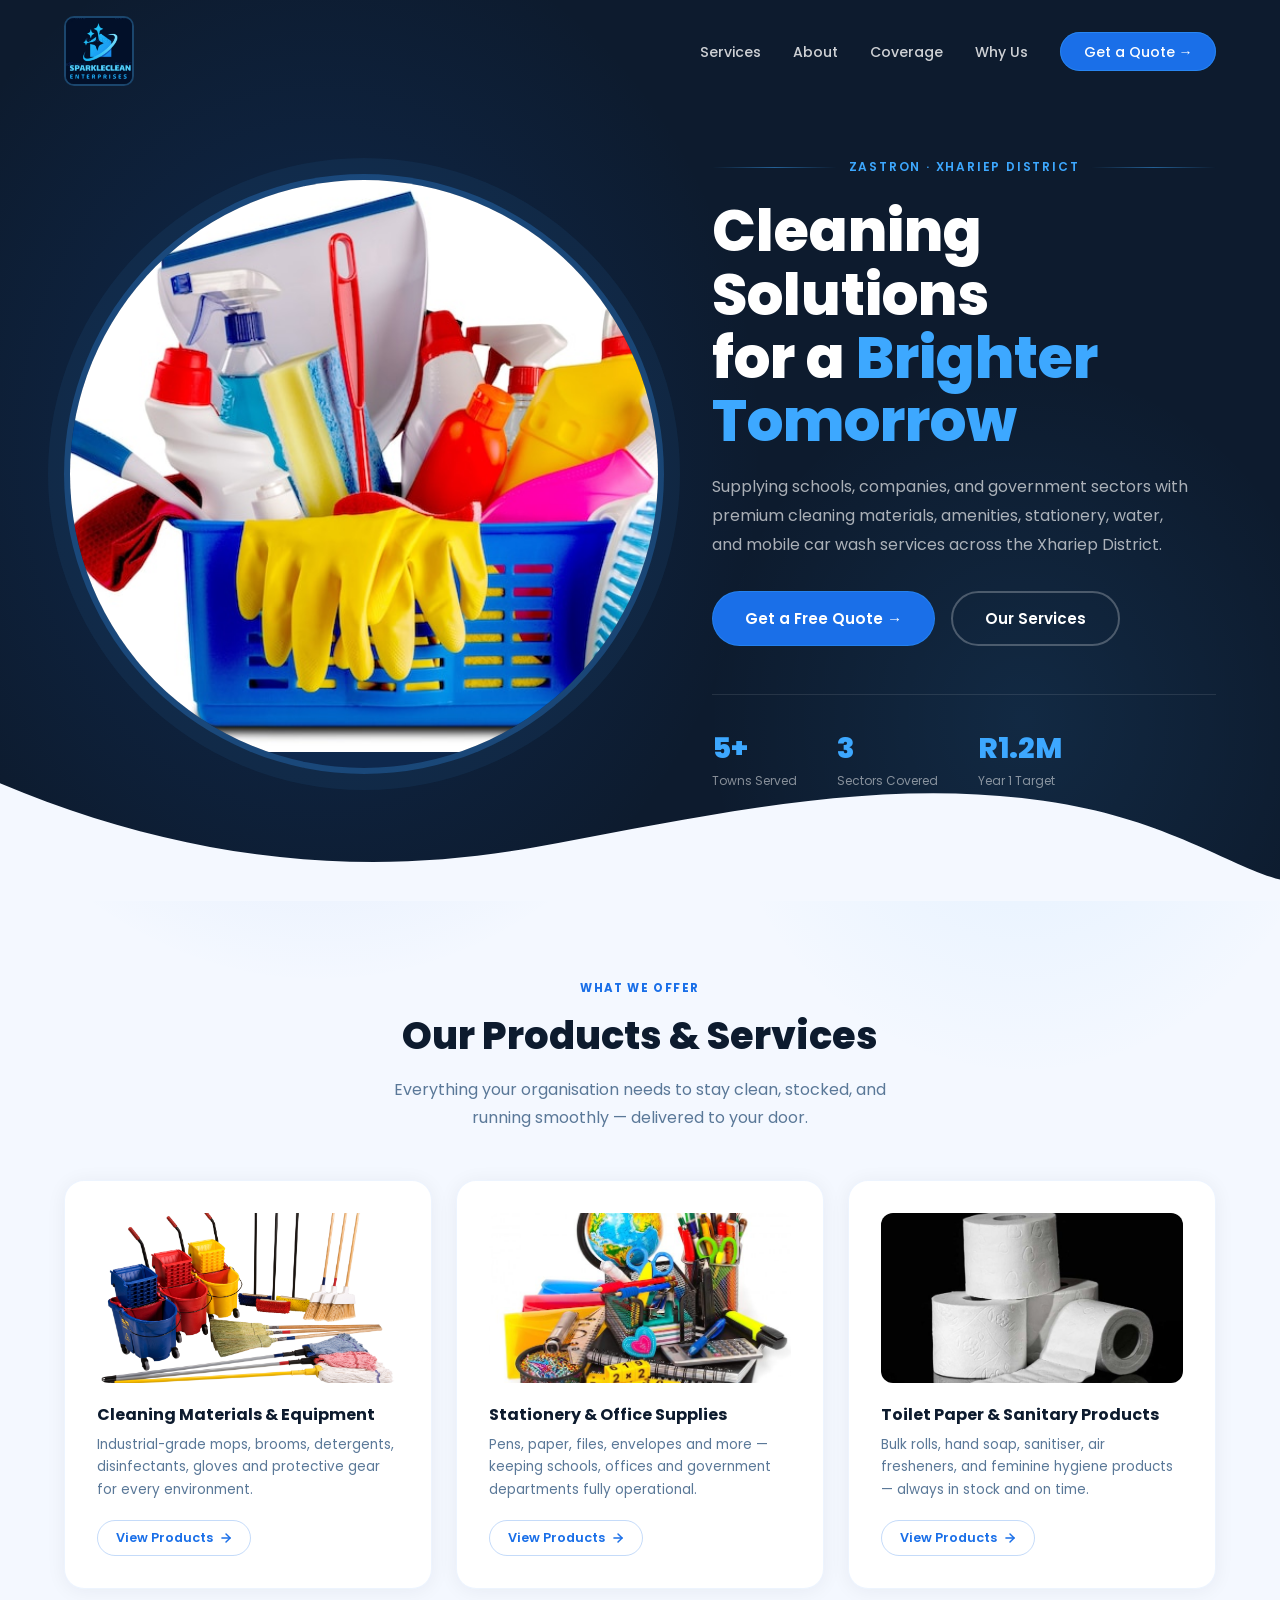
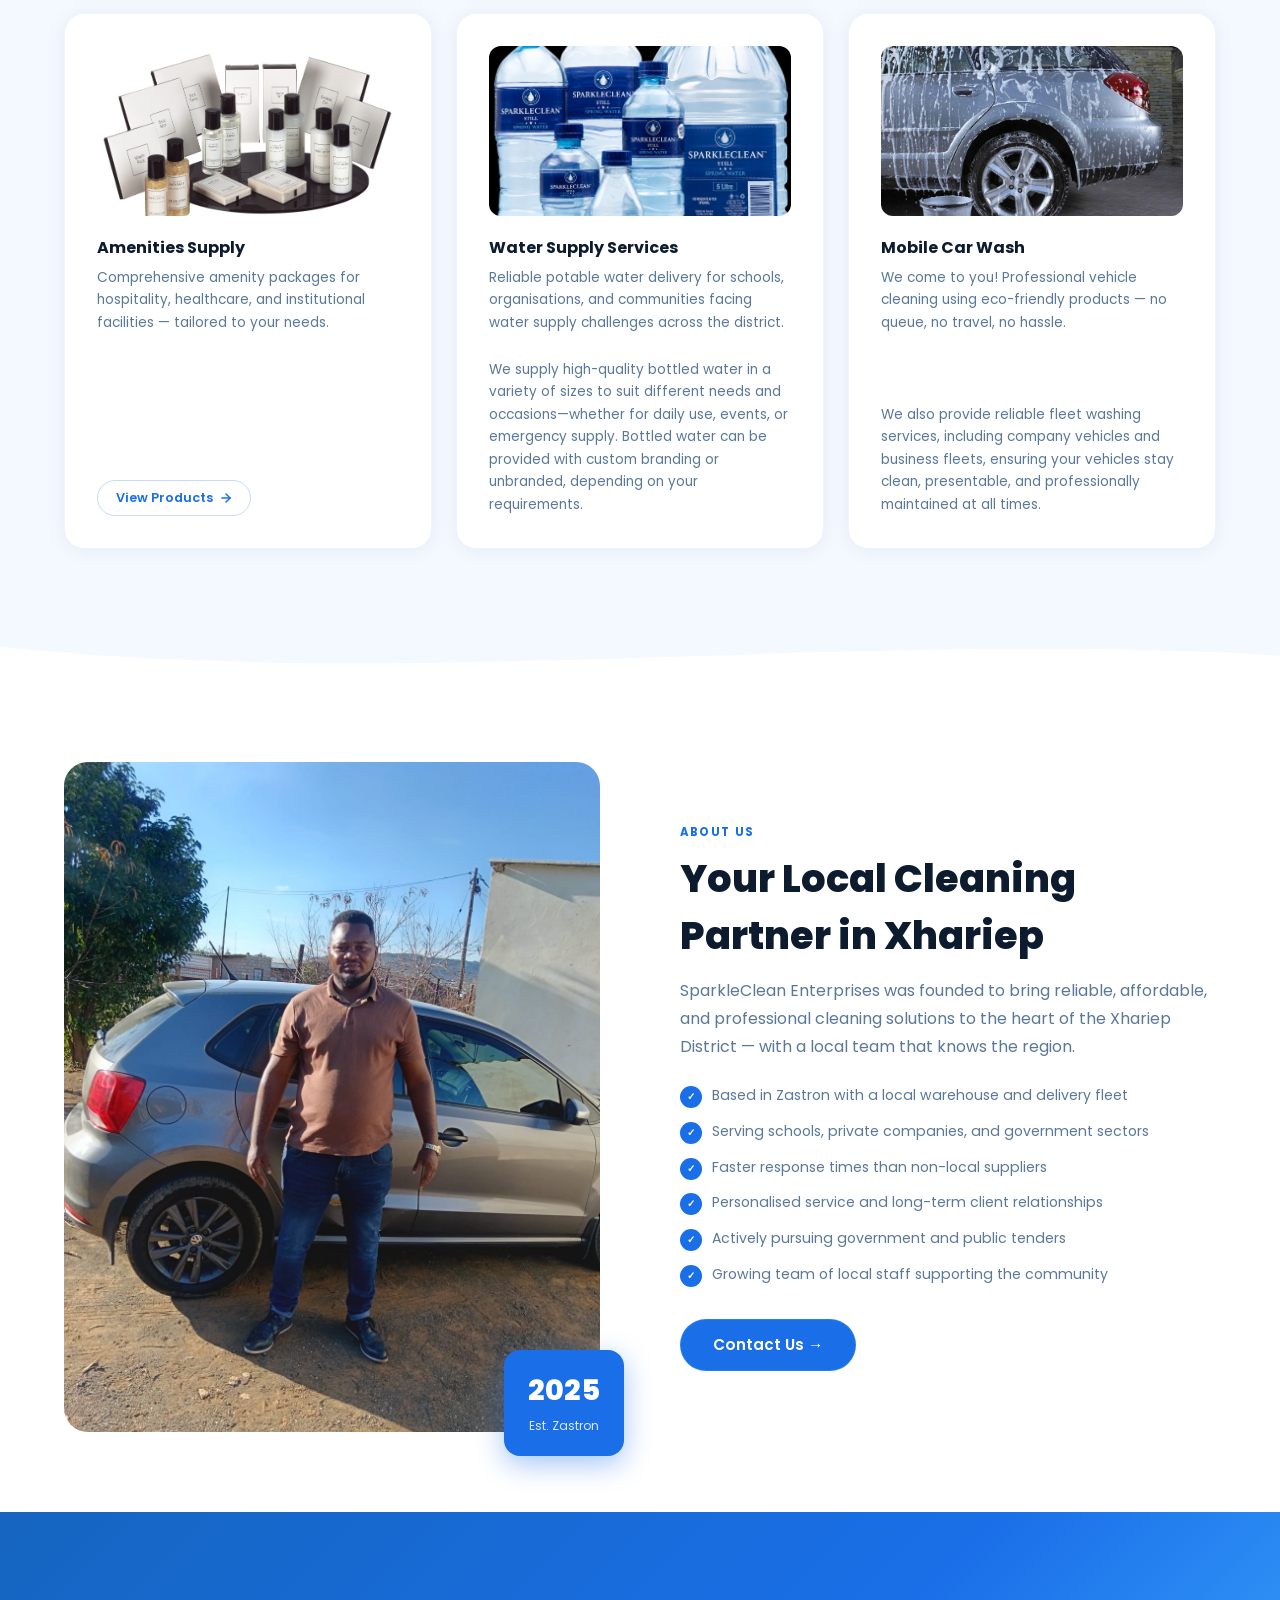
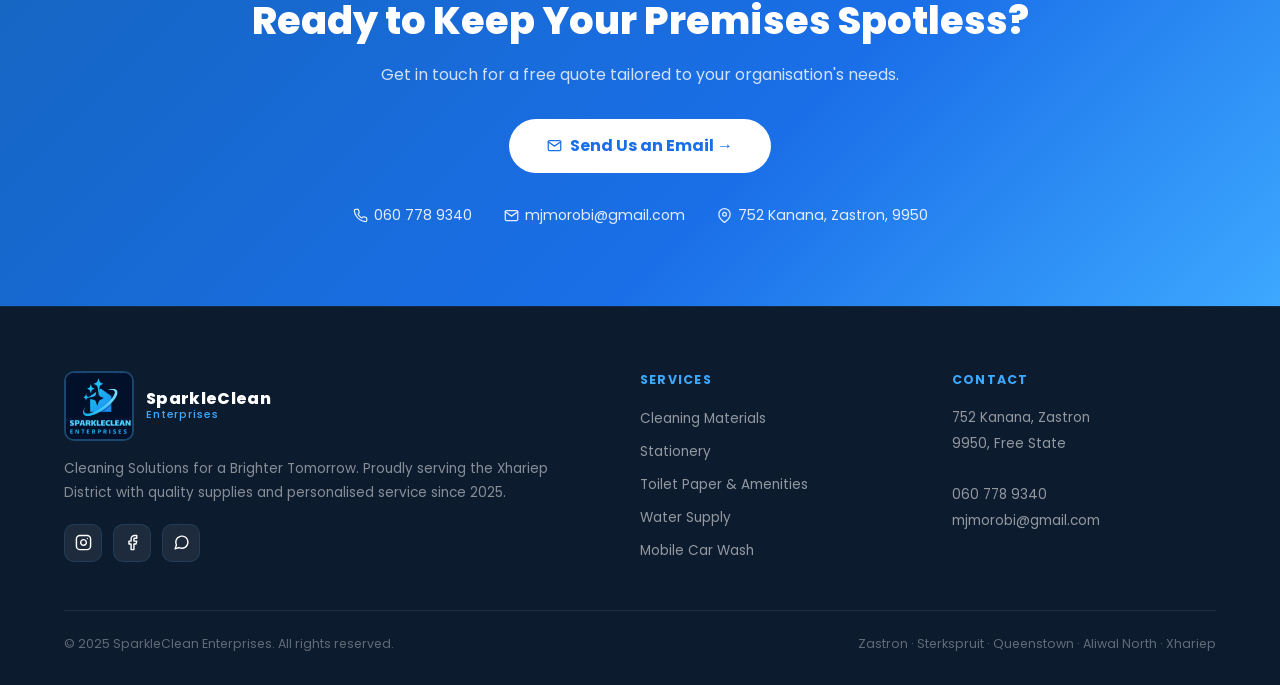
==== commit a5d0d1f3: "update" ====
--- a/index.html
+++ b/index.html
@@ -6,7 +6,6 @@
 <title>SparkleClean Enterprises – Cleaning Solutions for a Brighter Tomorrow</title>
 <link href="https://fonts.googleapis.com/css2?family=Poppins:wght@300;400;500;600;700;800&display=swap" rel="stylesheet"/>
 <link rel="stylesheet" href="styles.css">
-
 </head>
 <body>
 
@@ -36,7 +35,7 @@
 <nav id="nav">
   <a href="#" class="logo">
     <img src="images/logo.png" alt="SparkleClean Enterprises Logo" class="logo-img" onerror="this.style.display='none'; this.nextElementSibling.style.display='flex';"/>
-   </div>
+    <div class="logo-text" style="display:none">SparkleClean<span>Enterprises</span></div>
   </a>
   <ul class="nav-links" id="navLinks">
     <li><a href="#services">Services</a></li>
@@ -51,6 +50,37 @@
 
 <!-- ═══════════════ HERO ═══════════════ -->
 <section class="hero" id="home">
+
+  <!-- Hidden SVG defs for the clip path -->
+  <svg width="0" height="0" style="position:absolute;overflow:hidden" aria-hidden="true">
+    <defs>
+      <!--
+        Clip path in objectBoundingBox units (0–1).
+        Image column is ~55% of viewport. The curve mimics the yellow line:
+        starts at top ~88% across, bows LEFT to ~72% in the middle, 
+        then swings back to ~80% at the bottom — a gentle S-curve.
+      -->
+      <clipPath id="heroImgClip" clipPathUnits="objectBoundingBox">
+        <path d="
+          M 0,0
+          L 0.88,0
+          C 0.78,0.12  0.68,0.28  0.72,0.50
+          C 0.76,0.72  0.84,0.86  0.80,1.0
+          L 0,1
+          Z
+        "/>
+      </clipPath>
+    </defs>
+  </svg>
+
+  <!-- Left: image column -->
+  <div class="hero-image-slot">
+    <img src="images/hero.jpg" alt="SparkleClean team at work" class="hero-img-clipped"/>
+    <!-- Gradient blend overlay — sits on top of the clipped image, feathers the edge -->
+    <div class="hero-blend-overlay"></div>
+  </div>
+
+  <!-- Right: content column -->
   <div class="hero-content">
     <div class="hero-divider">
       <span>Zastron · Xhariep District</span>
@@ -67,17 +97,11 @@
       <div><div class="stat-num">R1.2M</div><div class="stat-label">Year 1 Target</div></div>
     </div>
   </div>
-<div class="hero-image-slot">
-  <img src="images/hero.jpg" alt="SparkleClean team at work" />
-</div>
-
-
-<!-- WAVE INSIDE HERO -->
-<svg class="hero-wave" viewBox="0 0 1440 140" preserveAspectRatio="none" xmlns="http://www.w3.org/2000/svg">
-  <path 
-    d="M0,30 C200,100 400,120 600,90 C800,60 1000,20 1200,50 C1320,68 1390,110 1440,120 L1440,140 L0,140 Z" 
-    fill="#F4F8FF"/>
-</svg>
+
+  <!-- Wave at bottom of hero -->
+  <svg class="hero-wave" viewBox="0 0 1440 140" preserveAspectRatio="none" xmlns="http://www.w3.org/2000/svg">
+    <path d="M0,30 C200,100 400,120 600,90 C800,60 1000,20 1200,50 C1320,68 1390,110 1440,120 L1440,140 L0,140 Z" fill="#F4F8FF"/>
+  </svg>
 
 </section>
 
@@ -92,7 +116,6 @@
 
   <div class="services-grid">
 
-    <!-- SERVICE 1 – Cleaning Materials & Equipment -->
     <div class="service-card" data-modal="cleaning">
       <div class="svc-img">
         <img src="images/cleaning_material.jpeg" alt="Cleaning materials and equipment"/>
@@ -107,7 +130,6 @@
       </div>
     </div>
 
-    <!-- SERVICE 2 – Stationery -->
     <div class="service-card" data-modal="stationery">
       <div class="svc-img">
         <img src="images/stationery.jpg" alt="Stationery and office supplies"/>
@@ -122,7 +144,6 @@
       </div>
     </div>
 
-    <!-- SERVICE 3 – Toilet Paper & Sanitary -->
     <div class="service-card" data-modal="sanitary">
       <div class="svc-img">
         <img src="images/toilet_paper.jpg" alt="Toilet paper and sanitary products"/>
@@ -137,7 +158,6 @@
       </div>
     </div>
 
-    <!-- SERVICE 4 – Amenities -->
     <div class="service-card" data-modal="amenities">
       <div class="svc-img">
         <img src="images/amenities.jpg" alt="Amenities supply"/>
@@ -152,7 +172,6 @@
       </div>
     </div>
 
-    <!-- SERVICE 5 – Water Supply -->
     <div class="service-card">
       <div class="svc-img">
         <img src="images/water.png" alt="Water supply services"/>
@@ -165,7 +184,6 @@
       </div>
     </div>
 
-    <!-- SERVICE 6 – Mobile Car Wash -->
     <div class="service-card">
       <div class="svc-img">
         <img src="images/car_wash.jpg" alt="Mobile car wash"/>
@@ -175,7 +193,7 @@
         <p>We come to you! Professional vehicle cleaning using eco-friendly products — no queue, no travel, no hassle.</p>
         <br>
         <p>We also provide reliable fleet washing services, including company vehicles and business fleets, ensuring your vehicles stay clean, presentable, and professionally maintained at all times.</p>
-    </div>
+      </div>
     </div>
 
   </div>
@@ -194,12 +212,12 @@
     <div class="about-img-slot fade-up">
       <div class="about-img-box">
         <img src="images/CEO.jpeg" alt="SparkleClean CEO"/>
-        </div>
+      </div>
       <div class="about-badge">
         <strong>2025</strong>
         <span>Est. Zastron</span>
       </div>
-    </div> 
+    </div>
     <div class="fade-up">
       <p class="section-eyebrow">About Us</p>
       <h2>Your Local Cleaning Partner in Xhariep</h2>
@@ -222,8 +240,10 @@
 <div class="cta-band" id="contact">
   <h2>Ready to Keep Your Premises Spotless?</h2>
   <p>Get in touch for a free quote tailored to your organisation's needs.</p>
-  <a href="mailto:mjmorobi@gmail.com" class="btn-white">      <svg width="15" height="15" viewBox="0 0 24 24" fill="none" stroke="currentColor" stroke-width="2" stroke-linecap="round" stroke-linejoin="round"><path d="M4 4h16c1.1 0 2 .9 2 2v12c0 1.1-.9 2-2 2H4c-1.1 0-2-.9-2-2V6c0-1.1.9-2 2-2z"/><polyline points="22,6 12,13 2,6"/></svg>
- Send Us an Email →</a>
+  <a href="mailto:mjmorobi@gmail.com" class="btn-white">
+    <svg width="15" height="15" viewBox="0 0 24 24" fill="none" stroke="currentColor" stroke-width="2" stroke-linecap="round" stroke-linejoin="round"><path d="M4 4h16c1.1 0 2 .9 2 2v12c0 1.1-.9 2-2 2H4c-1.1 0-2-.9-2-2V6c0-1.1.9-2 2-2z"/><polyline points="22,6 12,13 2,6"/></svg>
+    Send Us an Email →
+  </a>
   <div class="cta-contacts">
     <div class="cta-contact">
       <svg width="15" height="15" viewBox="0 0 24 24" fill="none" stroke="currentColor" stroke-width="2" stroke-linecap="round" stroke-linejoin="round"><path d="M22 16.92v3a2 2 0 01-2.18 2 19.79 19.79 0 01-8.63-3.07 19.5 19.5 0 01-6-6 19.79 19.79 0 01-3.07-8.67A2 2 0 014.11 2h3a2 2 0 012 1.72 12.84 12.84 0 00.7 2.81 2 2 0 01-.45 2.11L8.09 9.91a16 16 0 006 6l1.27-1.27a2 2 0 012.11-.45 12.84 12.84 0 002.81.7A2 2 0 0122 16.92z"/></svg>
@@ -290,6 +310,7 @@
     <p>Zastron · Sterkspruit · Queenstown · Aliwal North · Xhariep</p>
   </div>
 </footer>
+
 <script src="script.js"></script>
 </body>
 </html>
--- a/styles.css
+++ b/styles.css
@@ -133,7 +133,8 @@
   .hero-image-slot {
     position: relative; z-index: 2;
     border-radius: 24px; overflow: hidden;
-    aspect-ratio: 4/5;
+    aspect-ratio: 4
+    /5;
     background: rgba(26,111,232,0.1);
     border: none;
     display: flex; flex-direction: column; align-items: center; justify-content: center;
@@ -143,7 +144,7 @@
   @keyframes float { 0%,100%{transform:translateY(0)} 50%{transform:translateY(-10px)} }
   .hero-image-slot {
   position: relative; z-index: 2;
-  width: 420px; height: 420px;
+  width: 600px; height: 600px;
   border-radius: 50%;
   overflow: hidden;
   border: 6px solid rgba(61,168,255,0.25);
@@ -172,11 +173,7 @@
 }
 
   section { padding: 5rem 5%; }
-.section-eyebrow {
-  font-size: 0.72rem;
-  color: var(--royal);
-  margin-bottom: 0.8rem;
-}
+  .section-eyebrow { font-size: 0.72rem; font-weight: 700; letter-spacing: 0.14em; text-transform: uppercase; color: var(--royal); margin-bottom: 0.6rem; }
   h2 { font-size: clamp(1.8rem, 3vw, 2.5rem); font-weight: 800; color: var(--navy); margin-bottom: 0.8rem; }
   .section-lead { font-size: 1rem; color: var(--muted); line-height: 1.75; max-width: 540px; }
   .center { text-align: center; }
@@ -275,11 +272,9 @@
   }
   .modal-header-left { display: flex; flex-direction: column; gap: 4px; }
   .modal-eyebrow {
-  font-size: 0.68rem;
-  letter-spacing: 0.12em;
-  color: var(--royal);
-  margin-bottom: 0.6rem;
-}
+    font-size: 0.68rem; font-weight: 700; letter-spacing: 0.12em;
+    text-transform: uppercase; color: var(--royal);
+  }
   .modal-title { font-size: 1.25rem; font-weight: 800; color: var(--navy); }
 
   .modal-close {
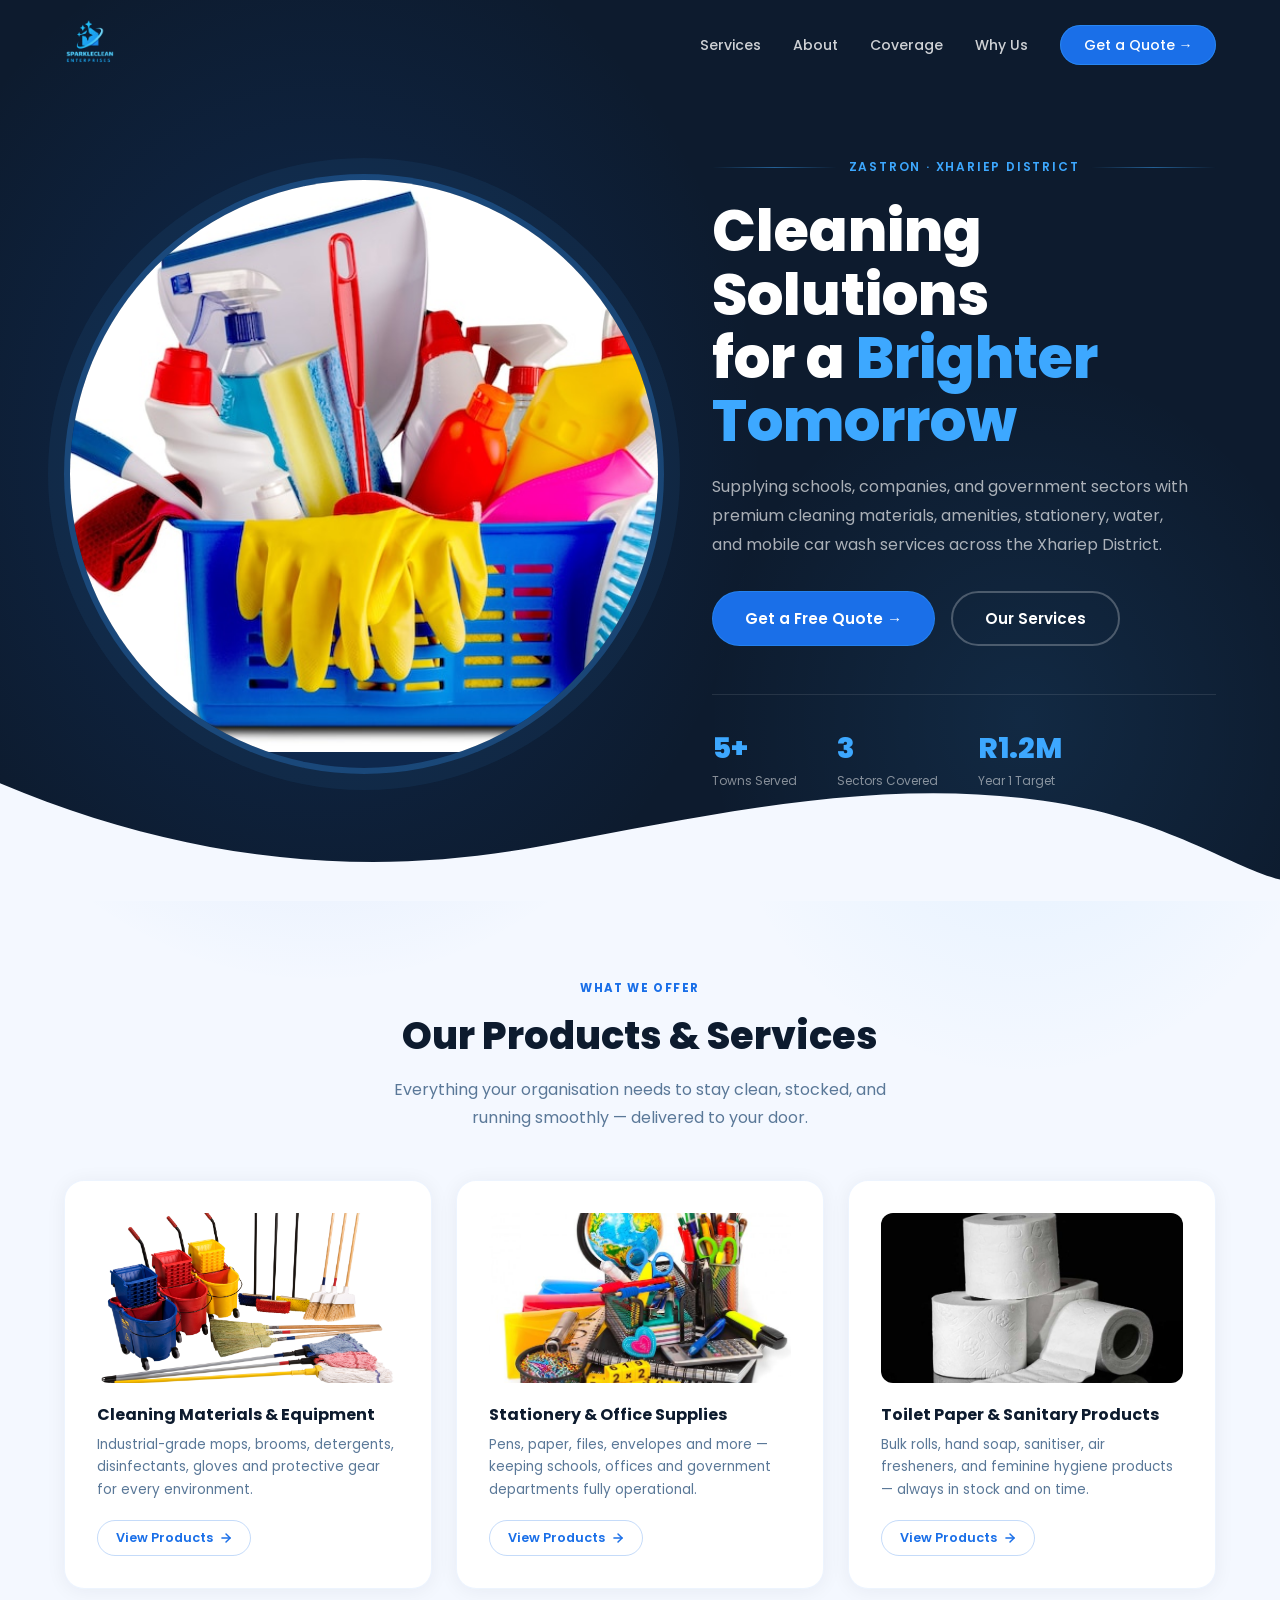
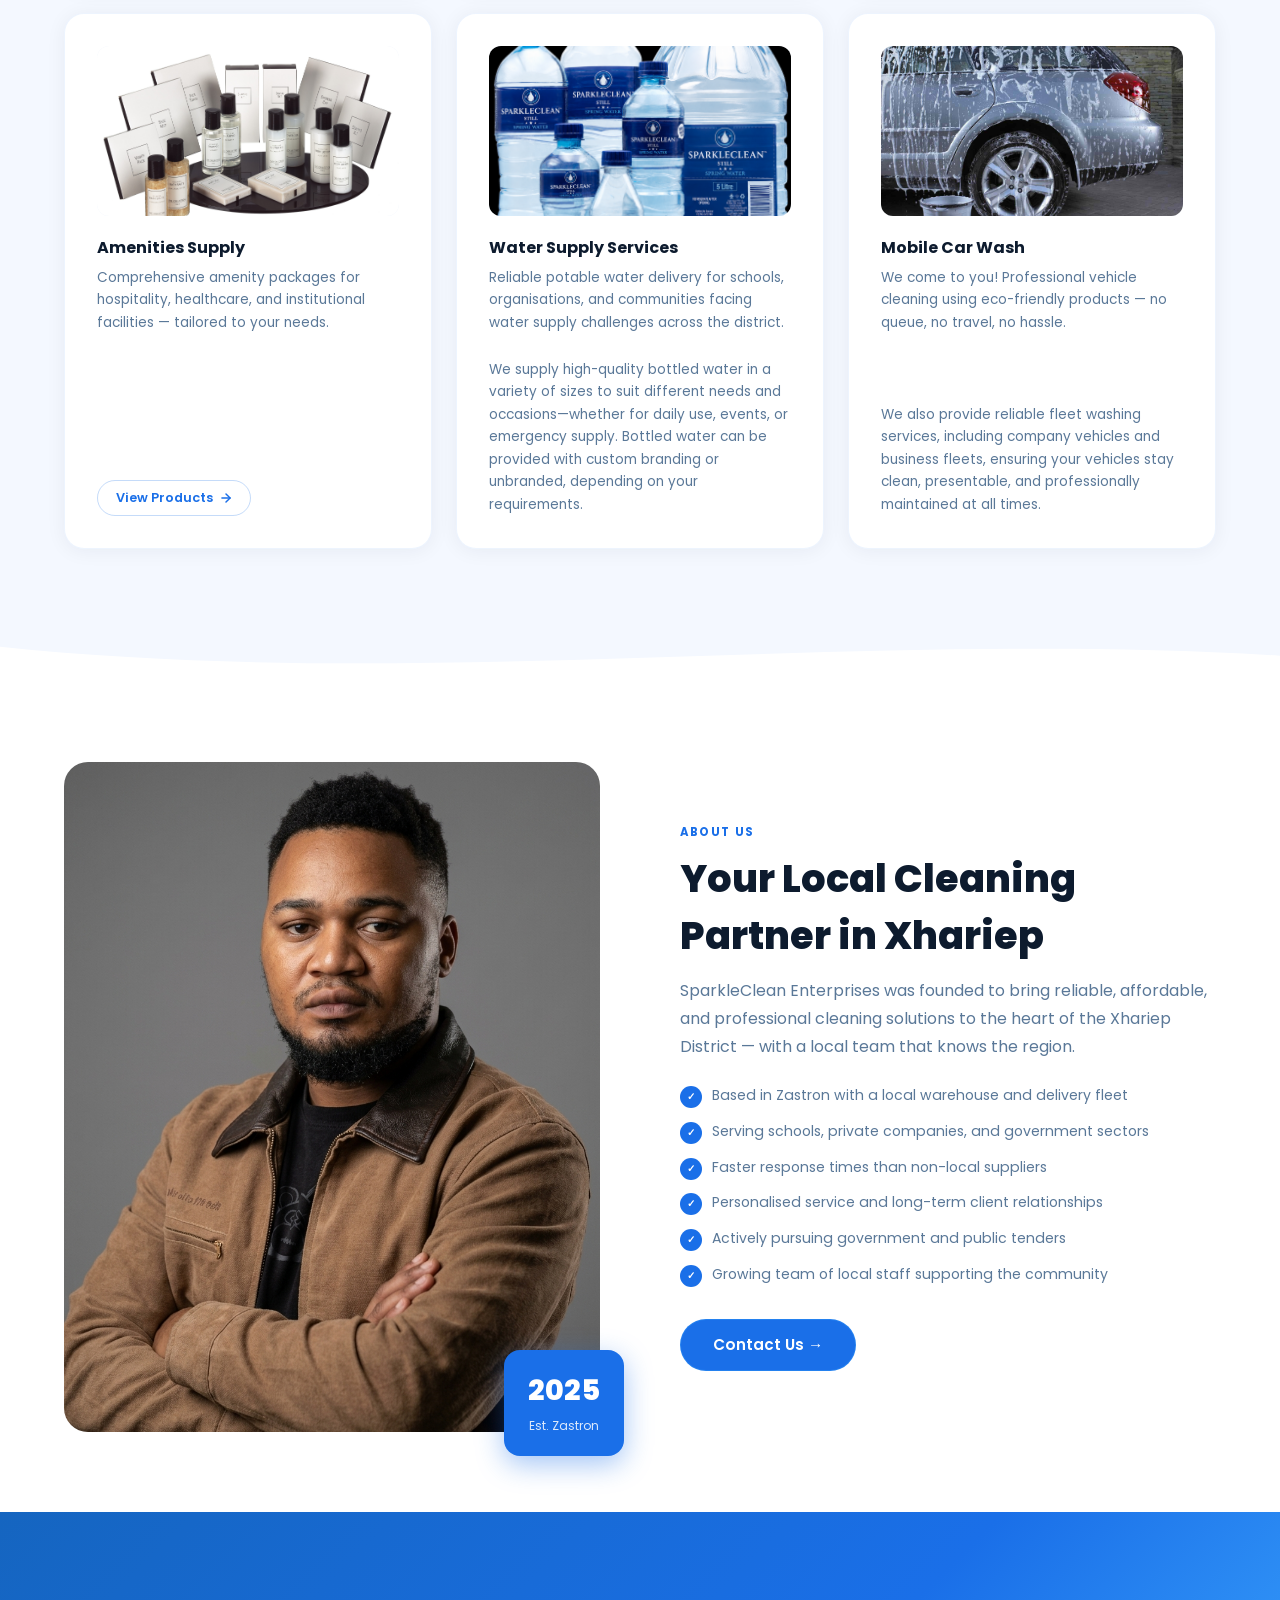
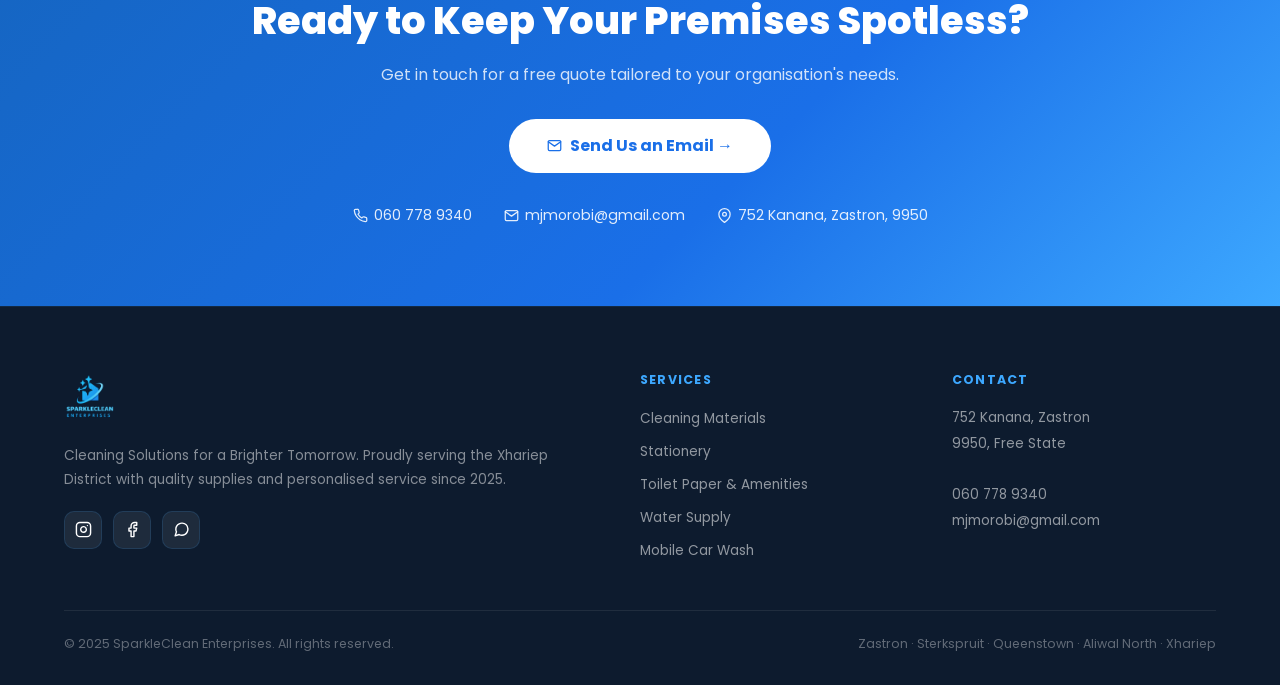
==== commit 95f1b66c: "update" ====
--- a/index.html
+++ b/index.html
@@ -211,7 +211,7 @@
   <div class="about-grid">
     <div class="about-img-slot fade-up">
       <div class="about-img-box">
-        <img src="images/CEO.jpeg" alt="SparkleClean CEO"/>
+        <img src="images/CEO2.png" alt="SparkleClean CEO"/>
       </div>
       <div class="about-badge">
         <strong>2025</strong>
@@ -267,7 +267,7 @@
     <div class="footer-brand">
       <a href="#" class="logo">
         <img src="images/logo.png" alt="SparkleClean" class="logo-img" onerror="this.style.display='none'"/>
-        <div class="logo-text">SparkleClean<span>Enterprises</span></div>
+
       </a>
       <p>Cleaning Solutions for a Brighter Tomorrow. Proudly serving the Xhariep District with quality supplies and personalised service since 2025.</p>
       <div class="socials">
--- a/styles.css
+++ b/styles.css
@@ -21,16 +21,16 @@
     display: flex; align-items: center; justify-content: space-between;
     transition: background 0.4s, box-shadow 0.4s;
   }
-  nav.scrolled { background: var(--navy); box-shadow: 0 2px 24px rgba(0,0,0,0.3); }
-
-  .logo { display: flex; align-items: center; gap: 12px; text-decoration: none; }
+  nav.scrolled { background: rgba(13, 27, 46); }
+
+  .logo {  align-items: center; gap: 12px; text-decoration: none; }
   .logo-img {
-    width: 70px; height: 70px; border-radius: 10px; object-fit: contain;
-    background: var(--navy);
-    border: 2px solid rgba(61,168,255,0.3);
-  }
-  .logo-text { font-size: 1rem; font-weight: 800; color: var(--white); line-height: 1.15; letter-spacing: 0.02em; }
-  .logo-text span { display: block; font-size: 0.68rem; font-weight: 500; color: var(--electric); letter-spacing: 0.08em; }
+    width: 
+    50px; object-fit: contain;
+    
+    
+  }
+  
 
   .nav-links { display: flex; align-items: center; gap: 2rem; list-style: none; }
   .nav-links a { text-decoration: none; font-size: 0.88rem; font-weight: 500; color: rgba(255,255,255,0.8); transition: color 0.2s; }
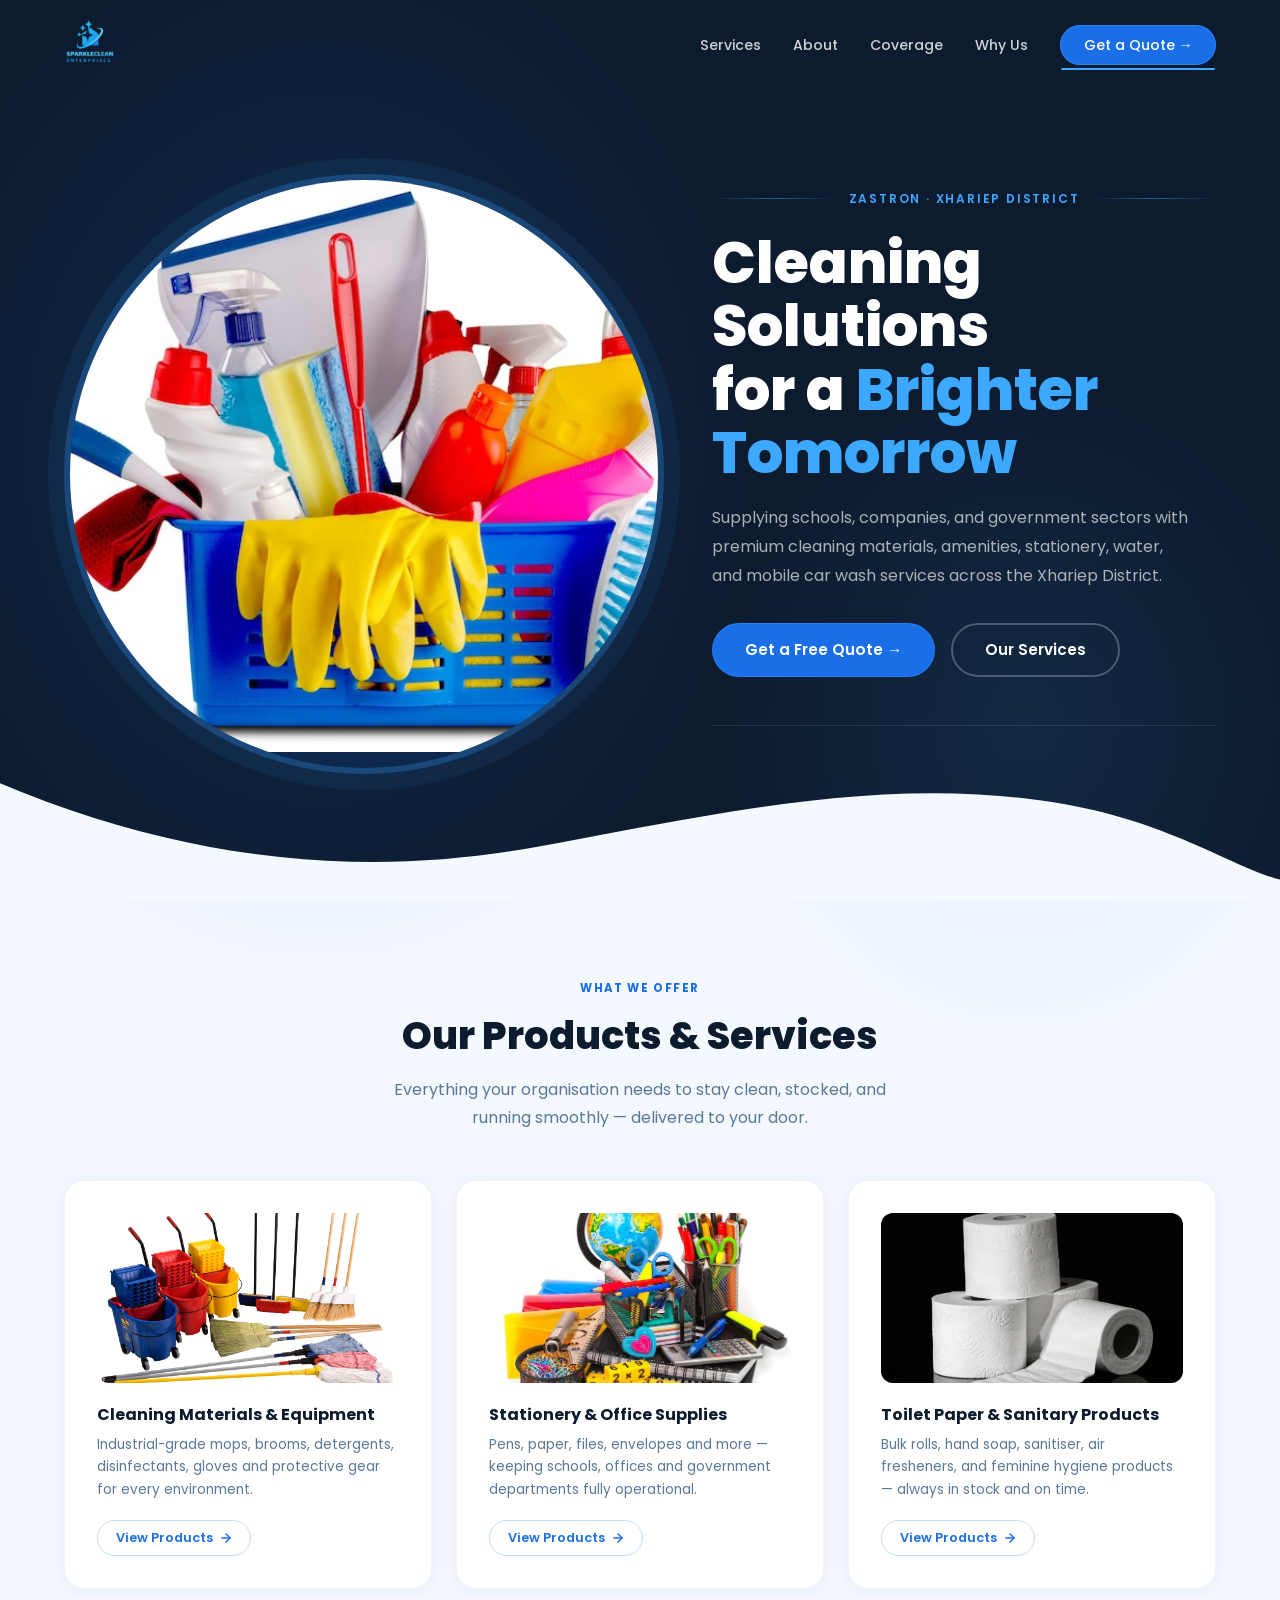
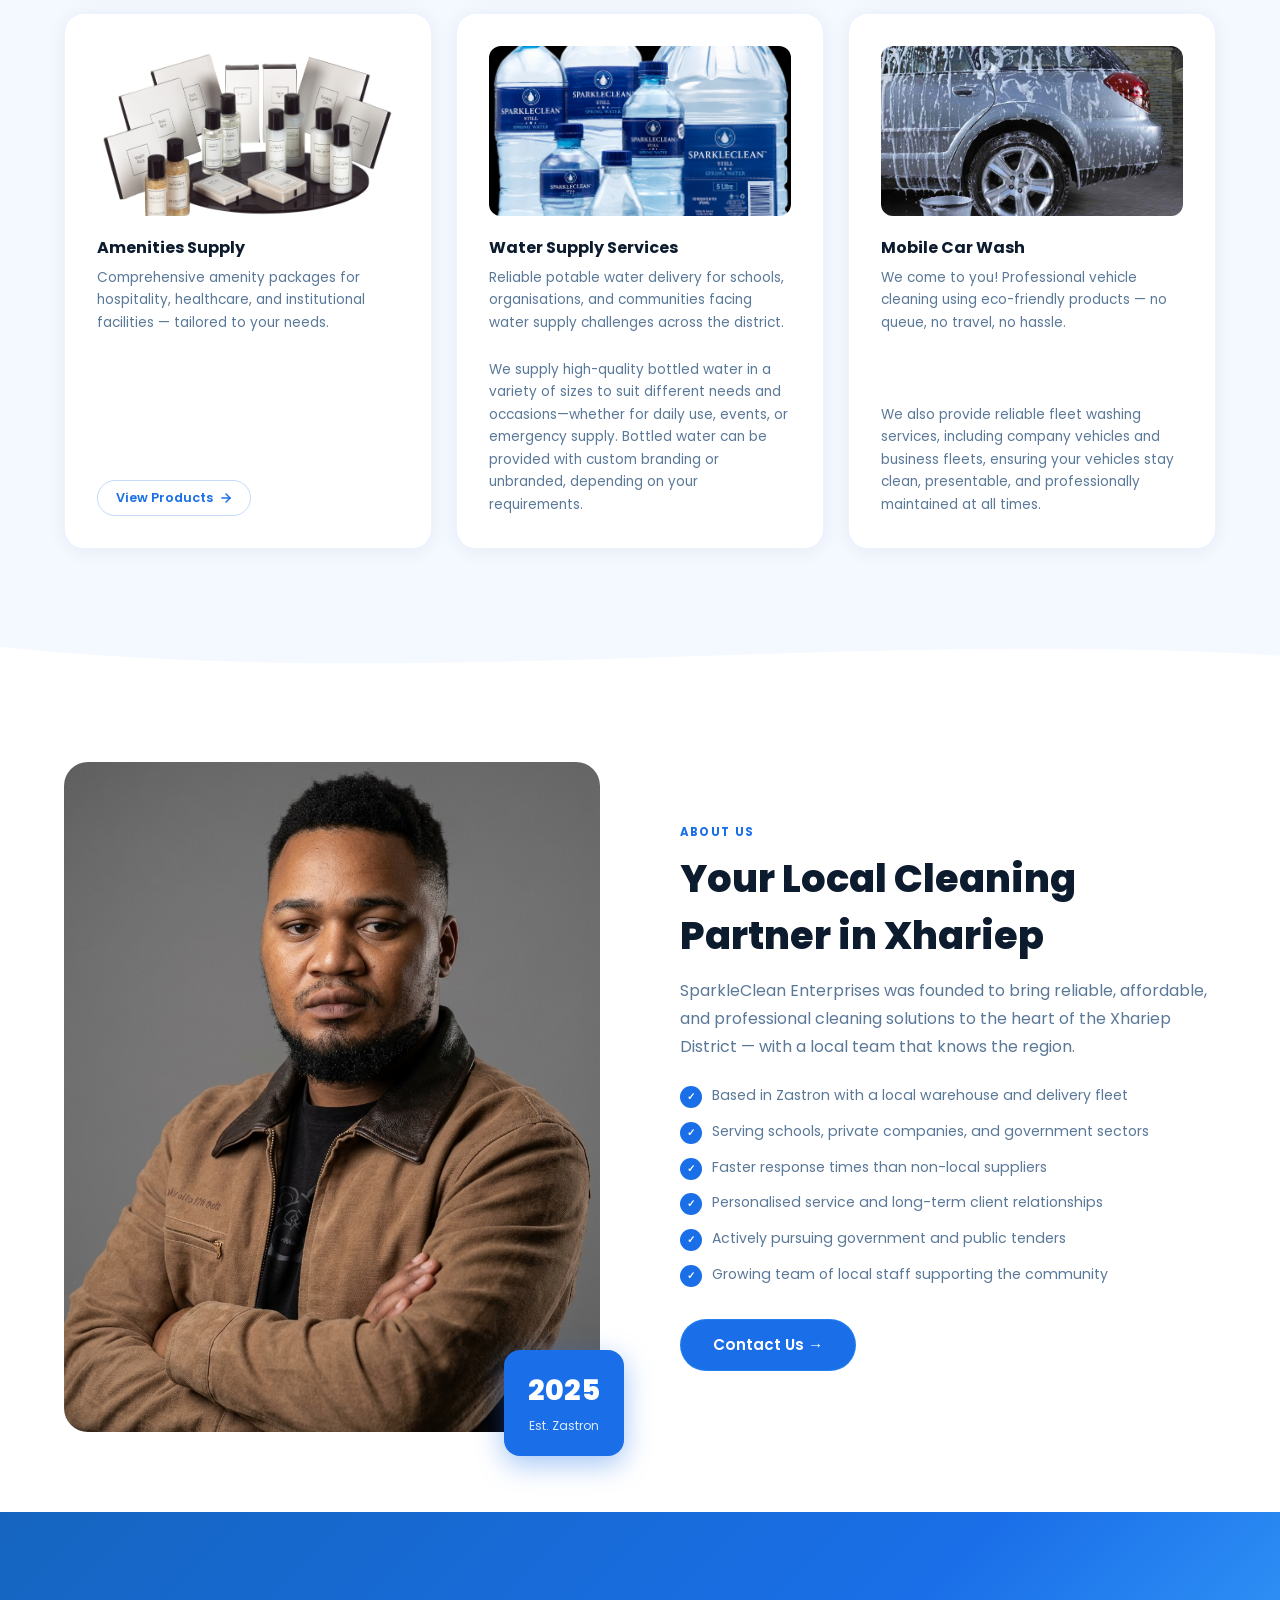
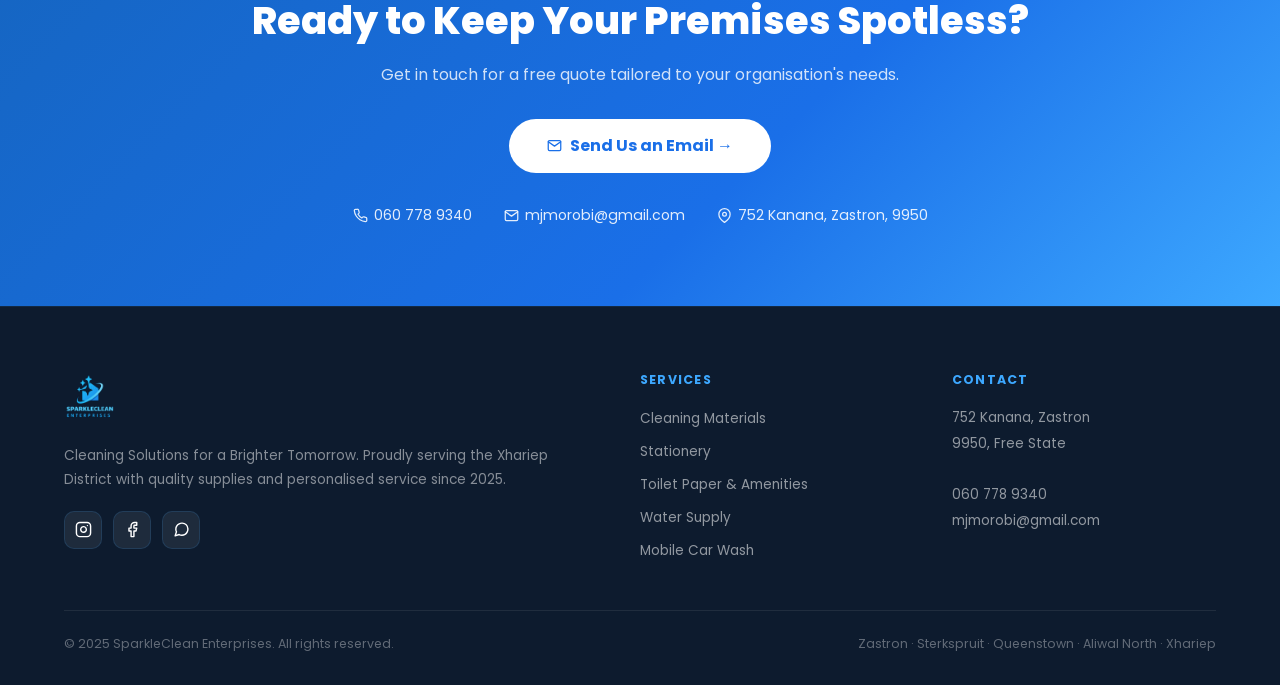
==== commit 51b5df48: "update" ====
--- a/index.html
+++ b/index.html
@@ -92,9 +92,7 @@
       <a href="#services" class="btn-secondary">Our Services</a>
     </div>
     <div class="hero-stats">
-      <div><div class="stat-num">5+</div><div class="stat-label">Towns Served</div></div>
-      <div><div class="stat-num">3</div><div class="stat-label">Sectors Covered</div></div>
-      <div><div class="stat-num">R1.2M</div><div class="stat-label">Year 1 Target</div></div>
+      
     </div>
   </div>
 
--- a/styles.css
+++ b/styles.css
@@ -27,10 +27,19 @@
   .logo-img {
     width: 
     50px; object-fit: contain;
-    
-    
-  }
-  
+  }
+  .nav-links a.active {
+  color: var(--electric);
+  position: relative;
+}
+.nav-links a.active::after {
+  content: '';
+  position: absolute;
+  left: 0; right: 0; bottom: -6px;
+  height: 2px;
+  background: var(--electric);
+  border-radius: 2px;
+}
 
   .nav-links { display: flex; align-items: center; gap: 2rem; list-style: none; }
   .nav-links a { text-decoration: none; font-size: 0.88rem; font-weight: 500; color: rgba(255,255,255,0.8); transition: color 0.2s; }
@@ -395,7 +404,18 @@
 
 
   /* ── COVERAGE ── */
-  #coverage { background: var(--navy); }
+  #coverage {
+  position: relative;
+  background: var(--navy);
+  background-image:
+    linear-gradient(rgba(13,27,46,0.88), rgba(13,27,46,0.92)),
+    url('images/map.jpg');
+  background-size: cover;
+  background-position: center;
+  background-repeat: no-repeat;
+  background-attachment: scroll; /* use fixed for a parallax feel on desktop, but avoid on mobile */
+  isolation: isolate;
+}
   #coverage h2 { color: var(--white); }
   #coverage .section-eyebrow {
   color: var(--electric);
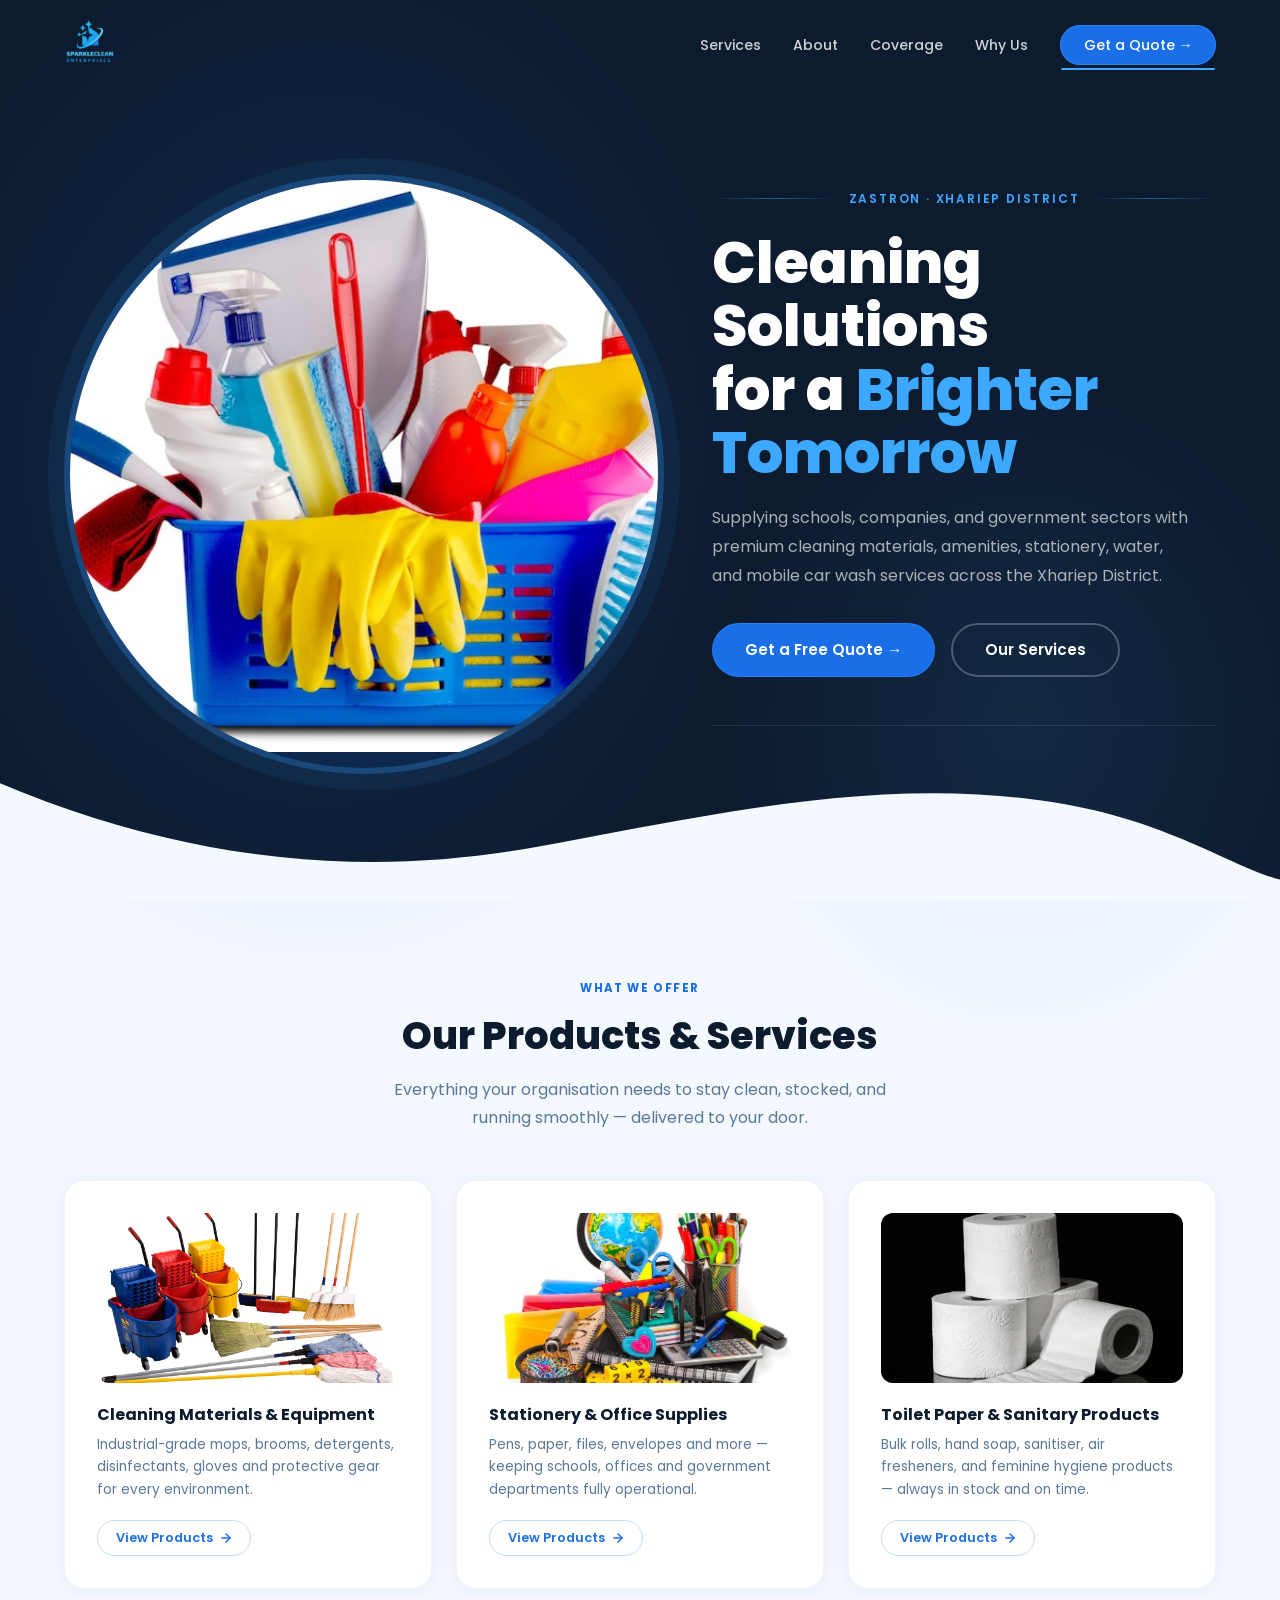
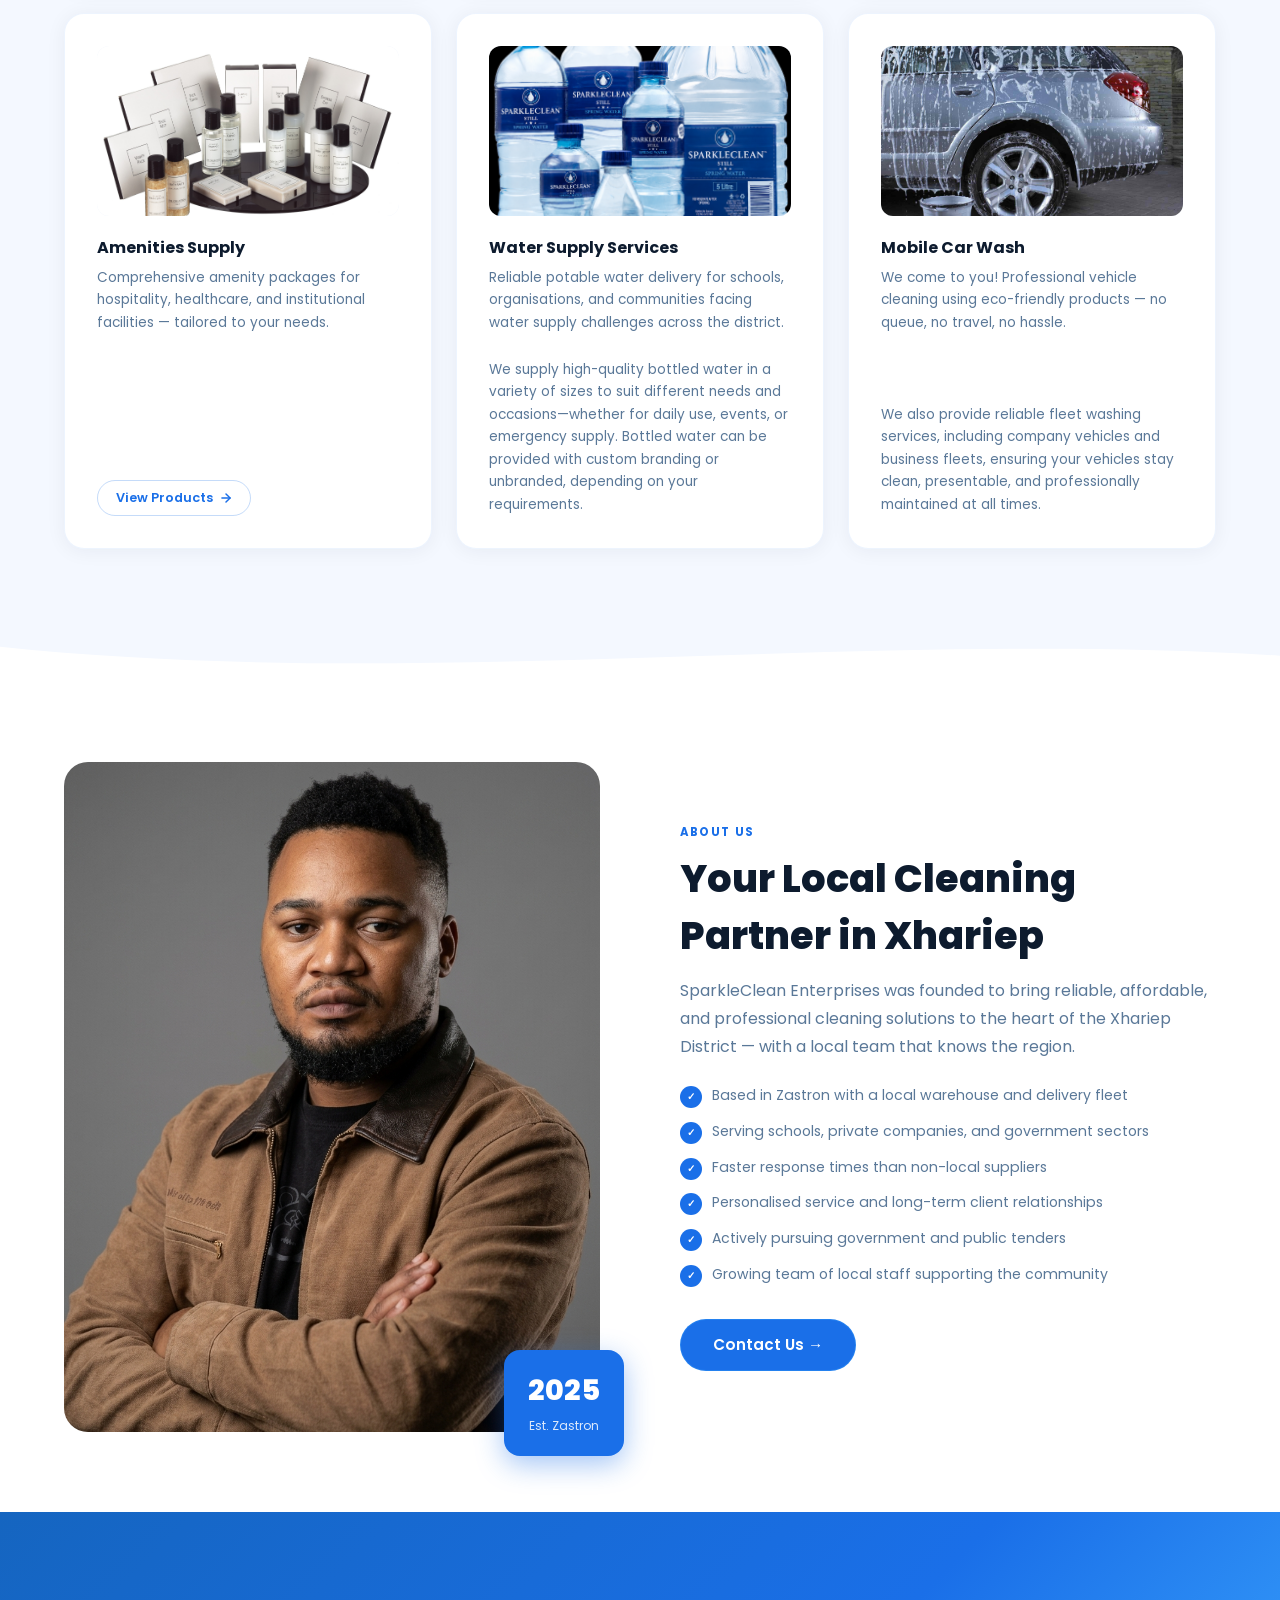
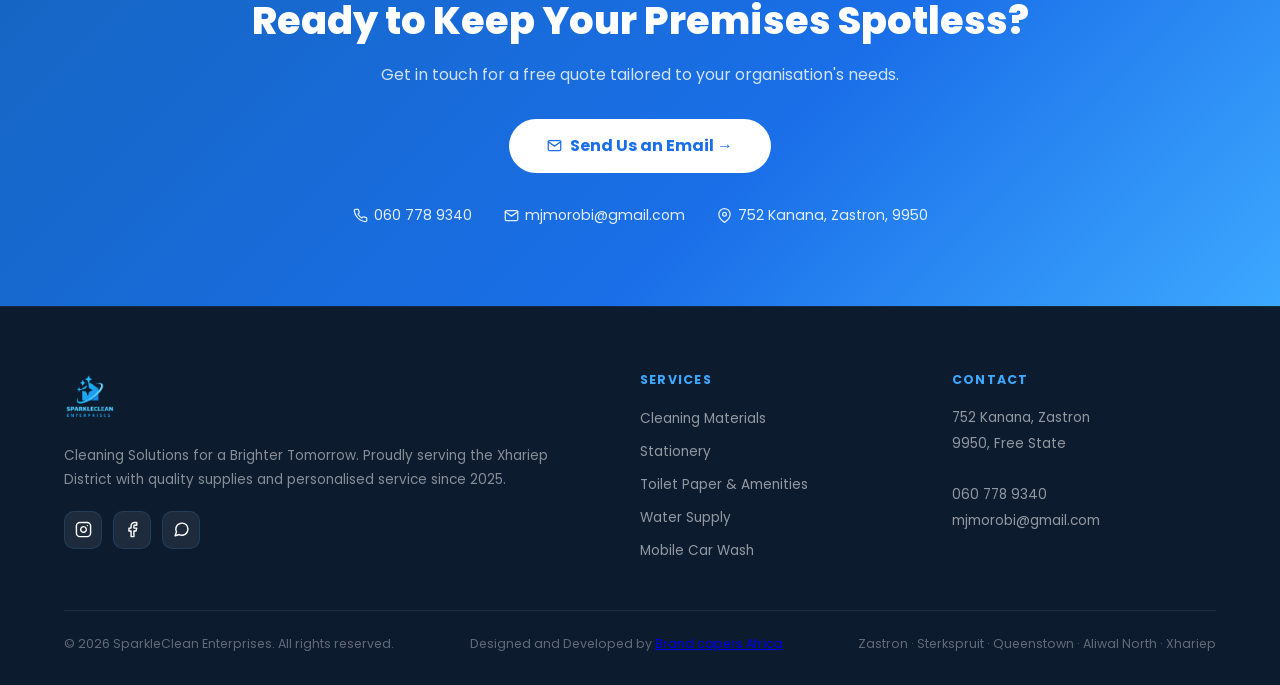
==== commit 444acae4: "update" ====
--- a/index.html
+++ b/index.html
@@ -304,7 +304,8 @@
   </div>
 
   <div class="footer-bottom">
-    <p>© 2025 SparkleClean Enterprises. All rights reserved.</p>
+    <p id="copyright"></p>
+    <p>Designed and Developed by <a href="https://www.brandscapersafrica.com" target="_blank">Brand capers Africa</a></p>
     <p>Zastron · Sterkspruit · Queenstown · Aliwal North · Xhariep</p>
   </div>
 </footer>
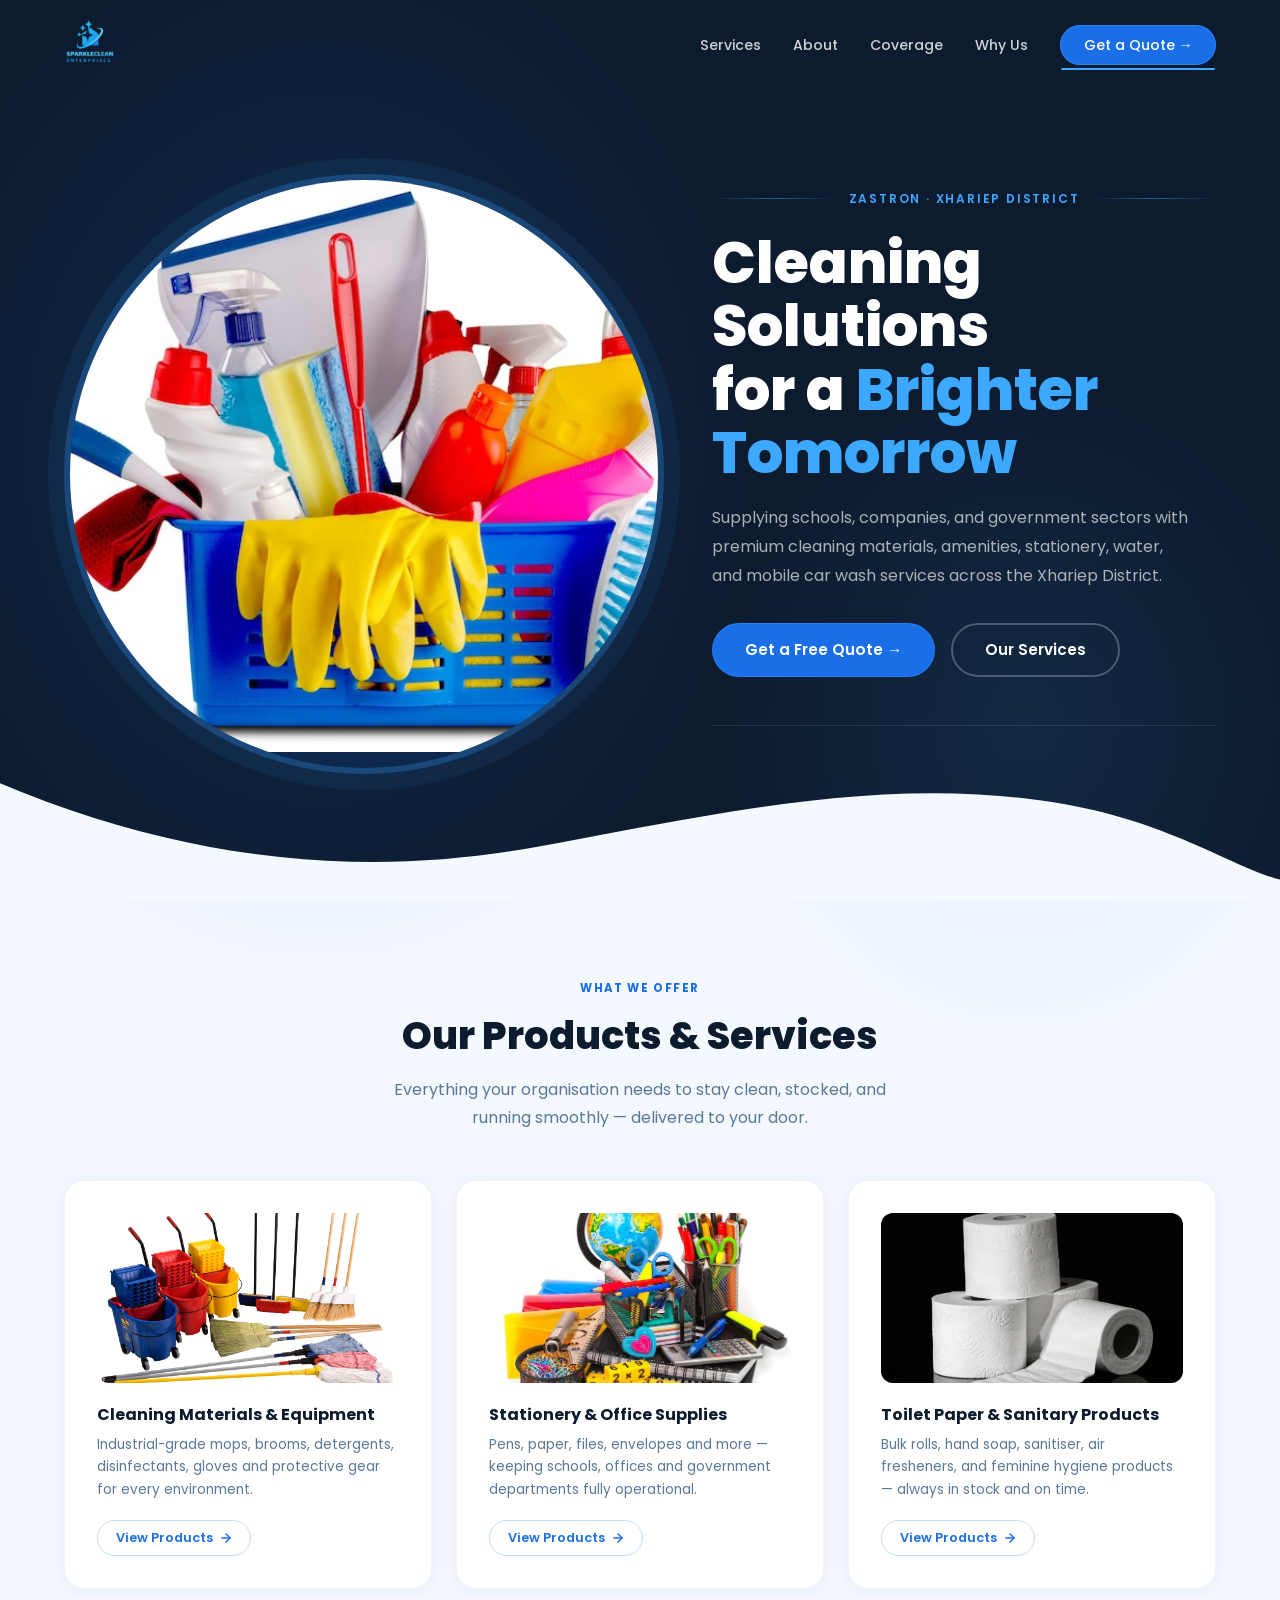
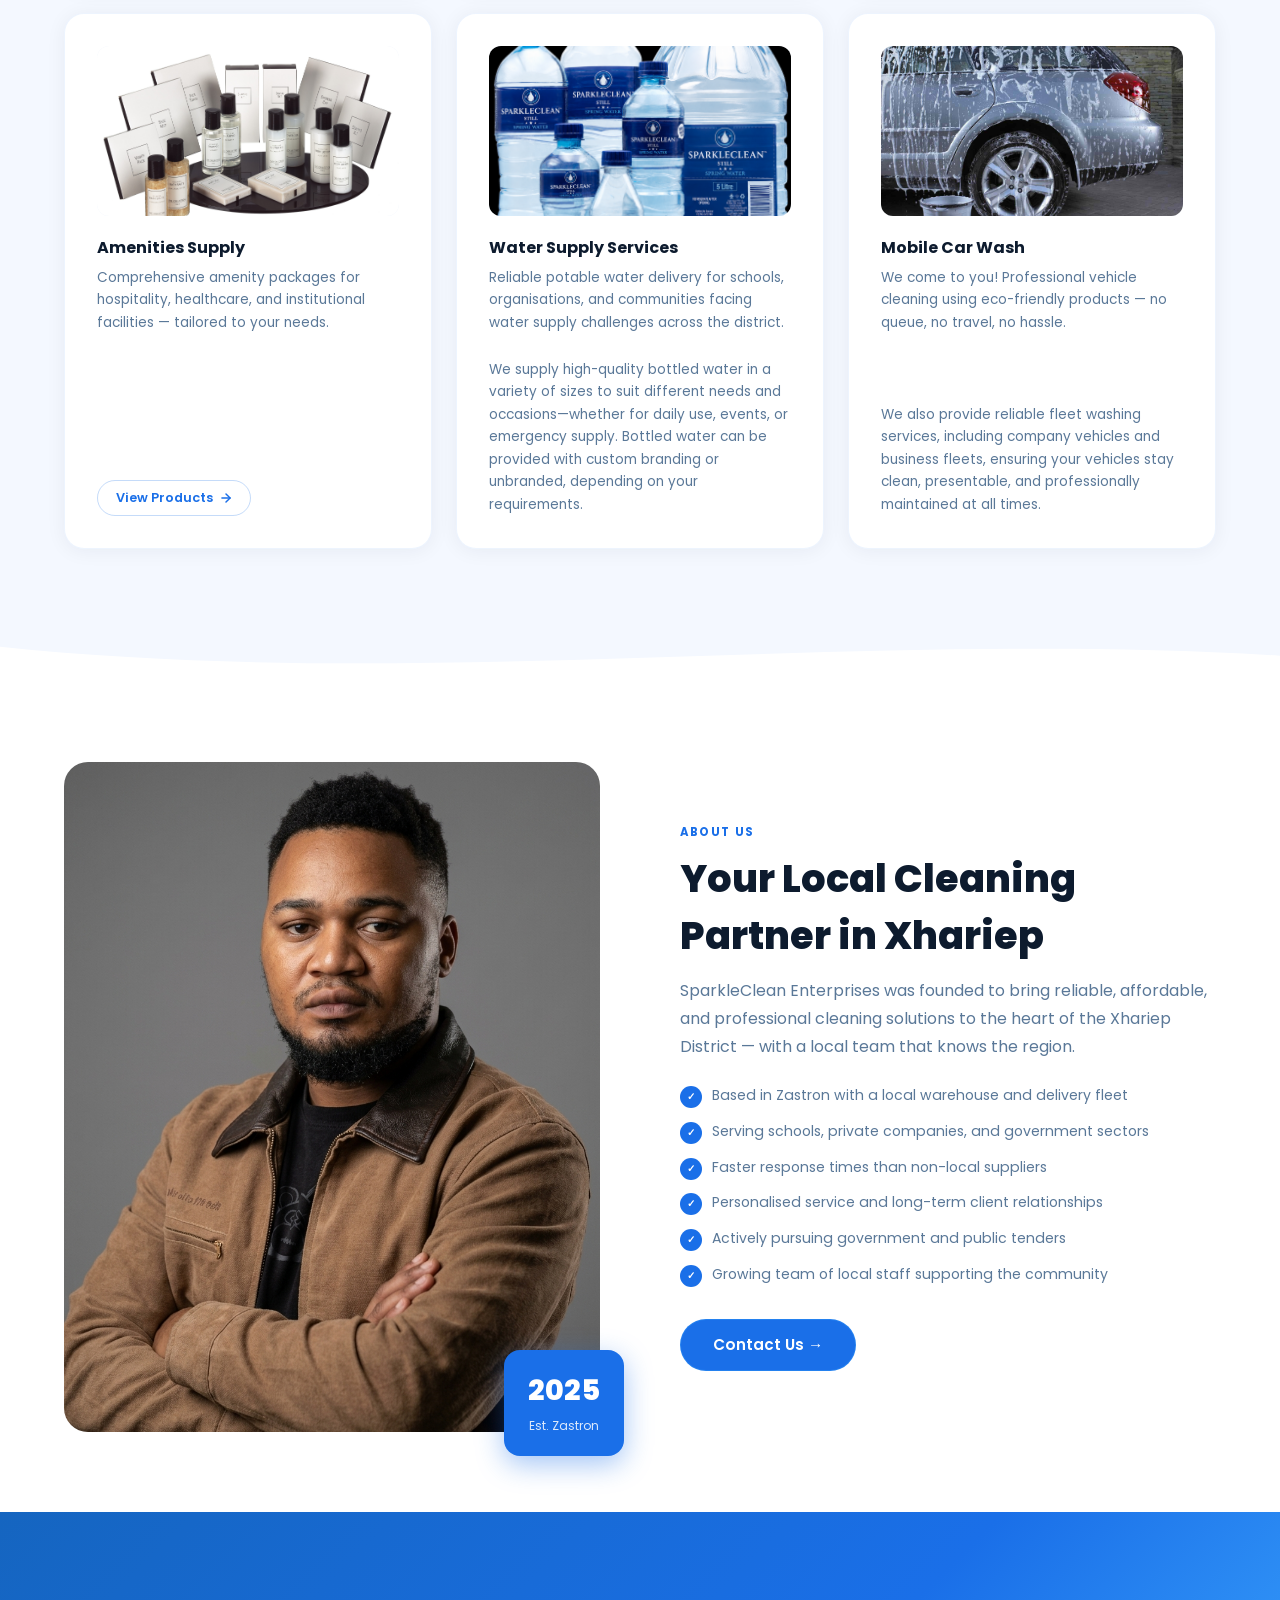
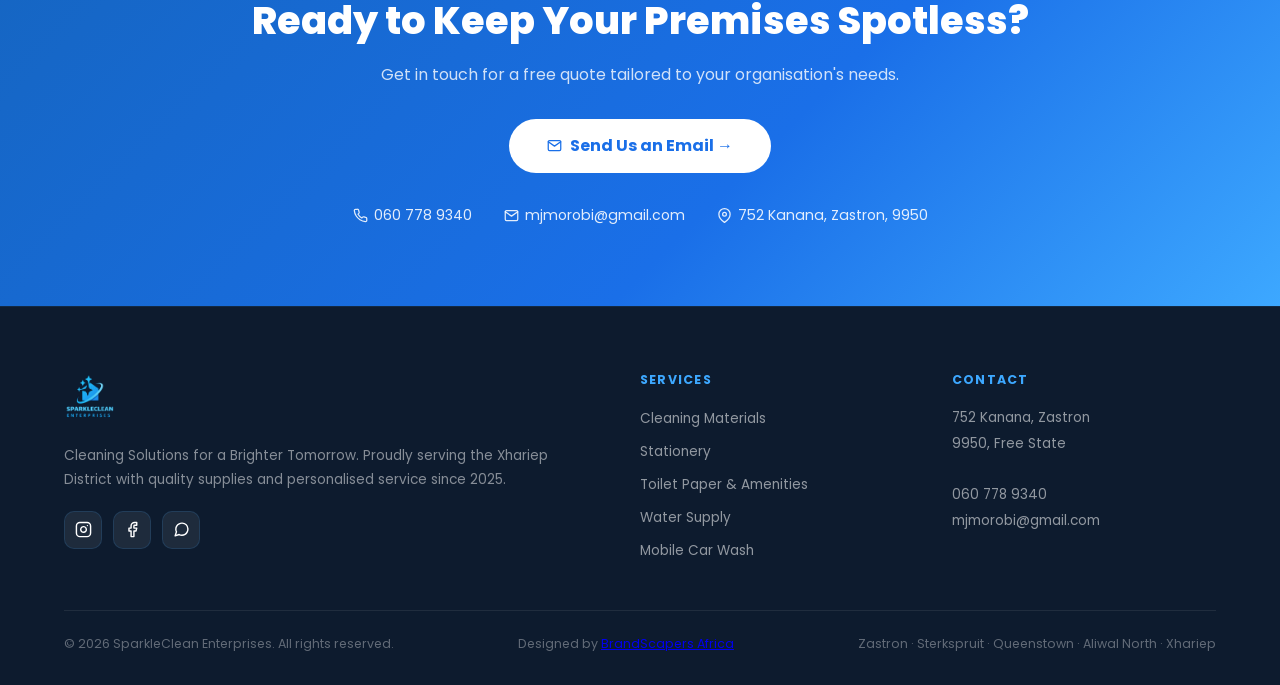
==== commit b62649a5: "update" ====
--- a/index.html
+++ b/index.html
@@ -305,7 +305,7 @@
 
   <div class="footer-bottom">
     <p id="copyright"></p>
-    <p>Designed and Developed by <a href="https://www.brandscapersafrica.com" target="_blank">Brand capers Africa</a></p>
+    <p>Designed by <a href="https://www.brandscapersafrica.com" target="_blank">BrandScapers Africa</a></p>
     <p>Zastron · Sterkspruit · Queenstown · Aliwal North · Xhariep</p>
   </div>
 </footer>
